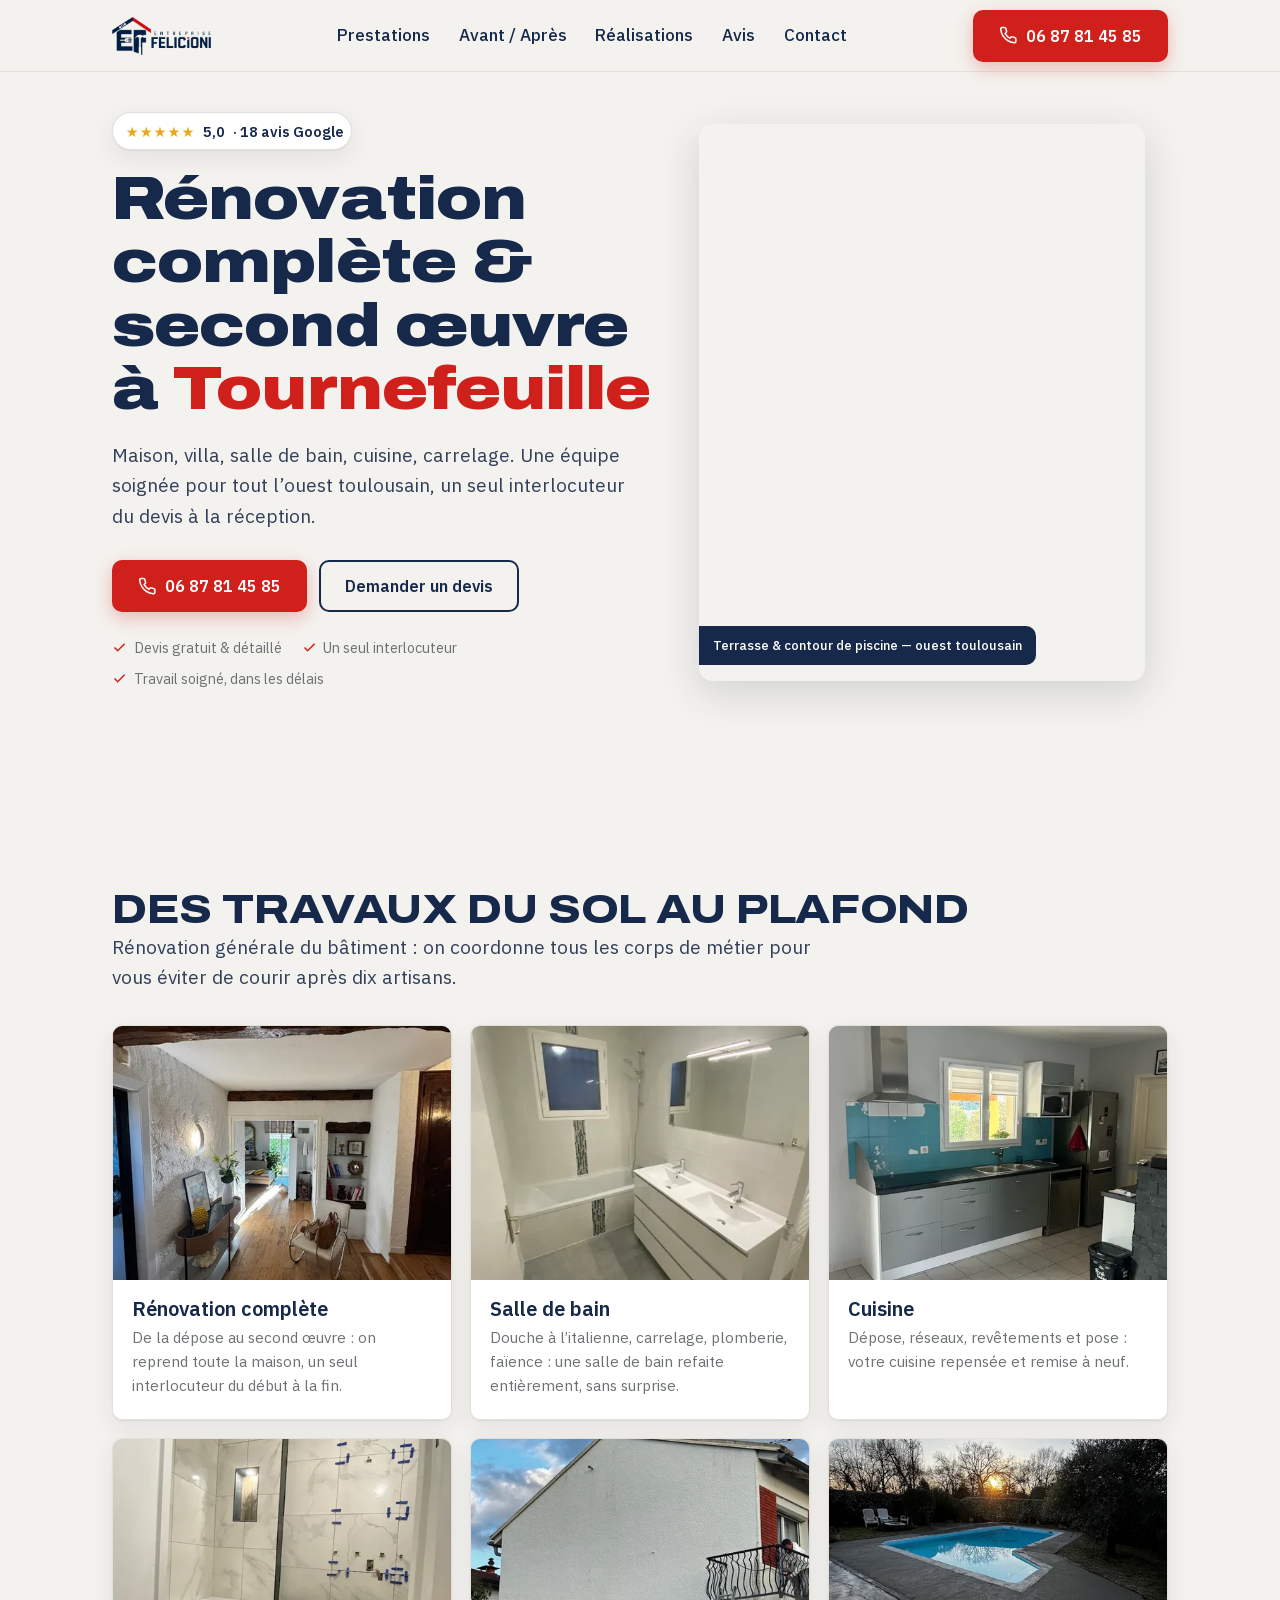
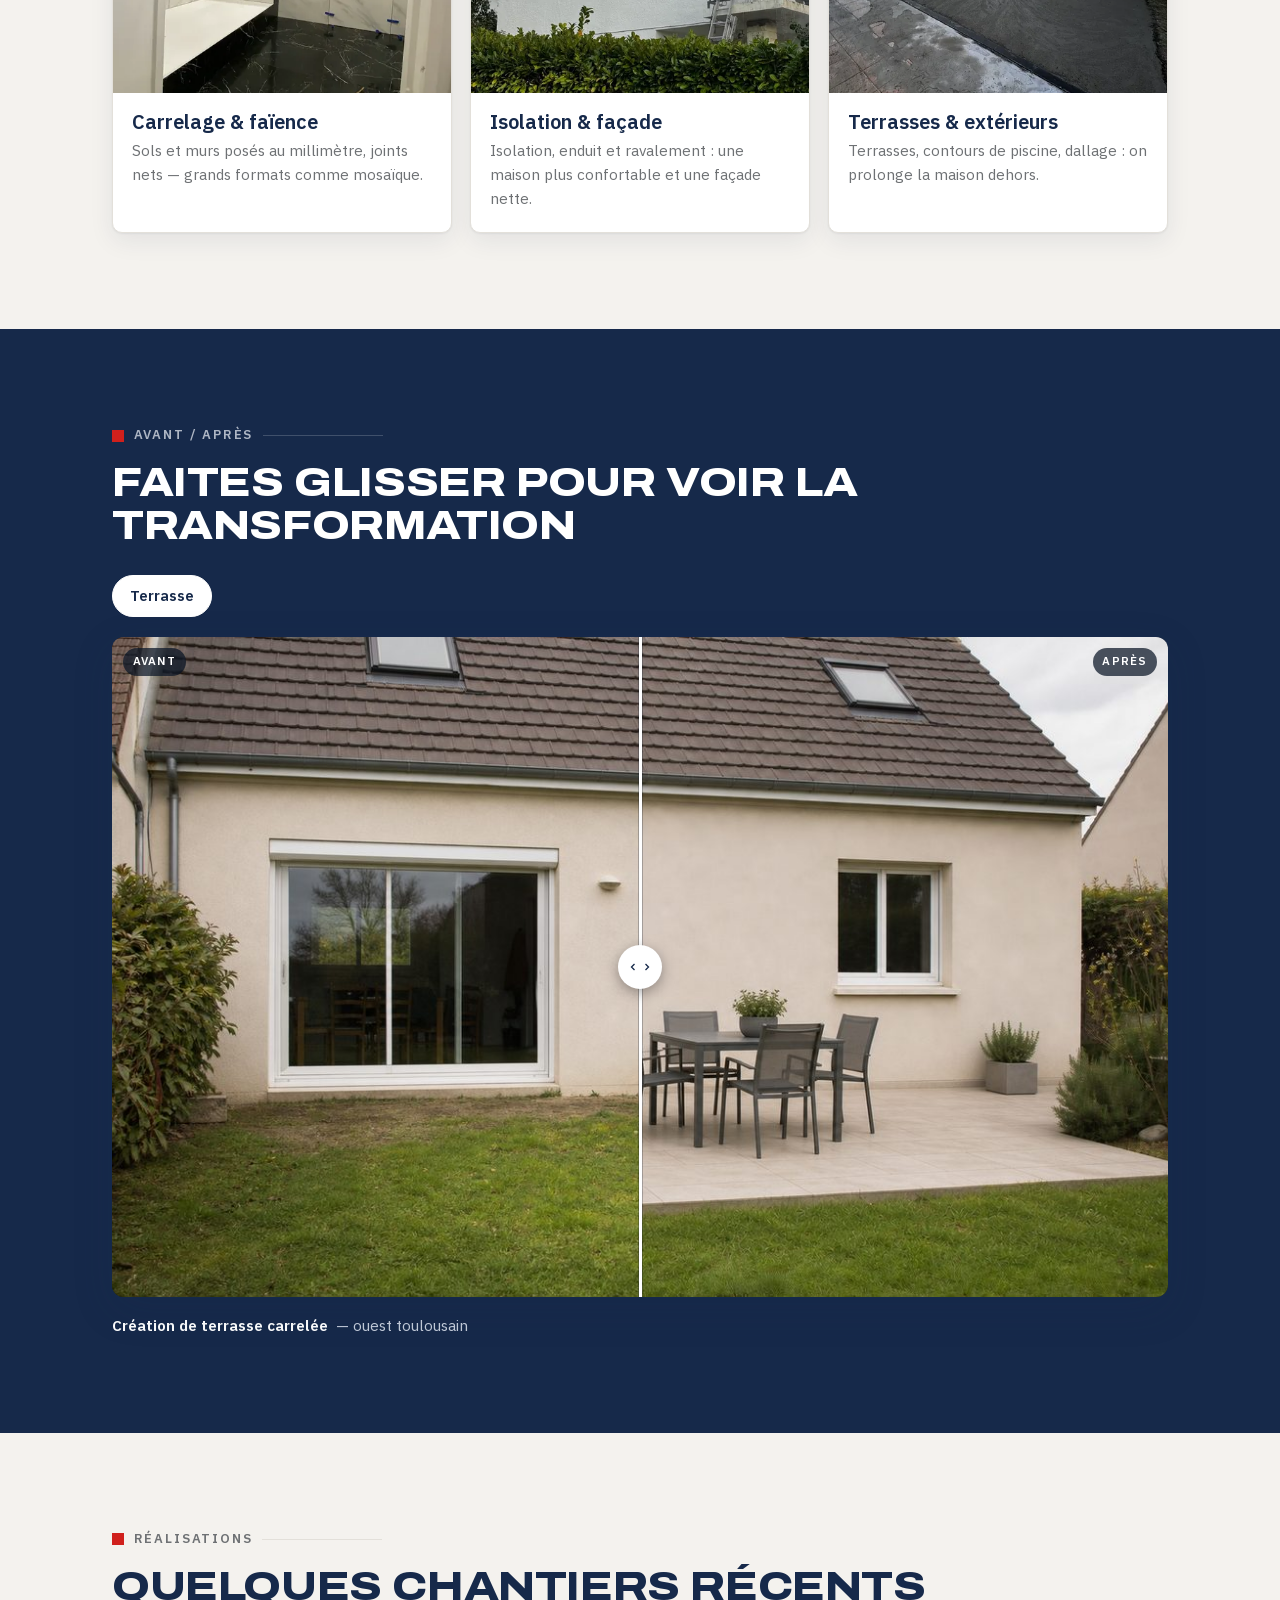
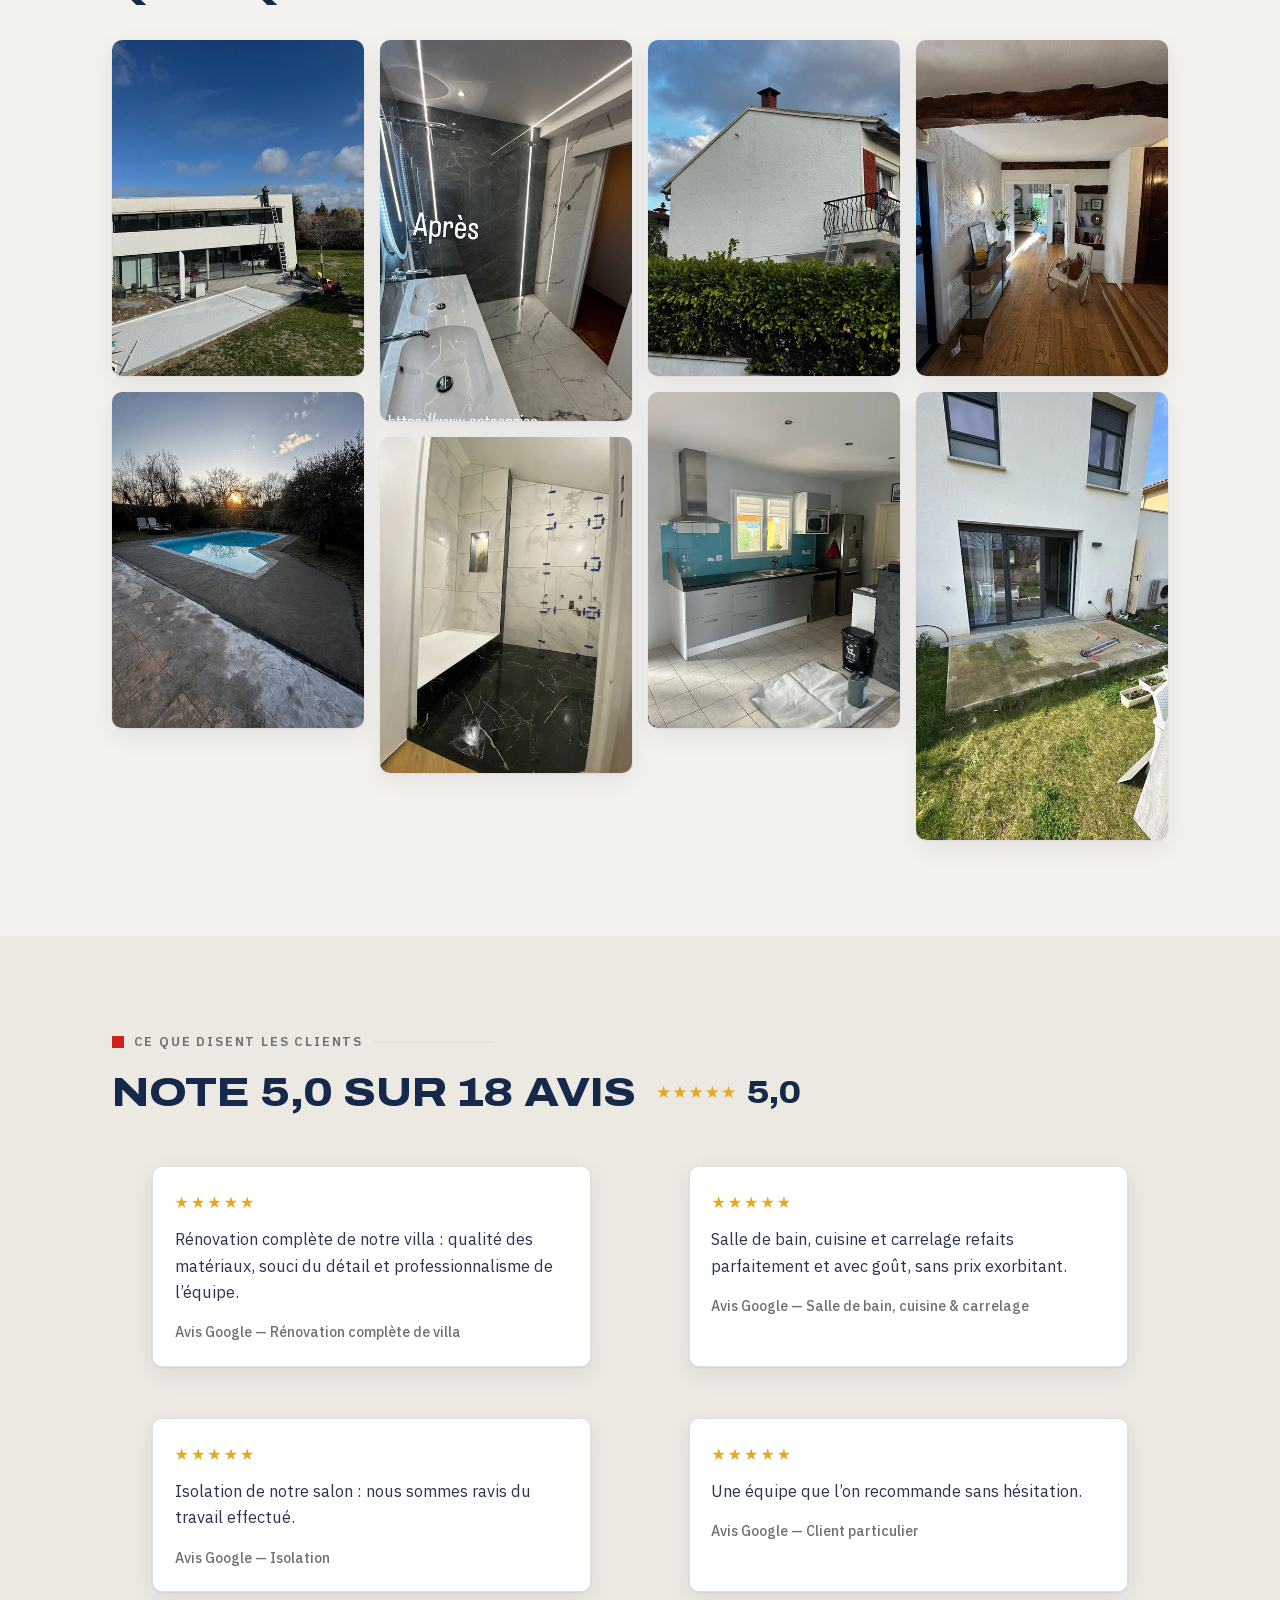
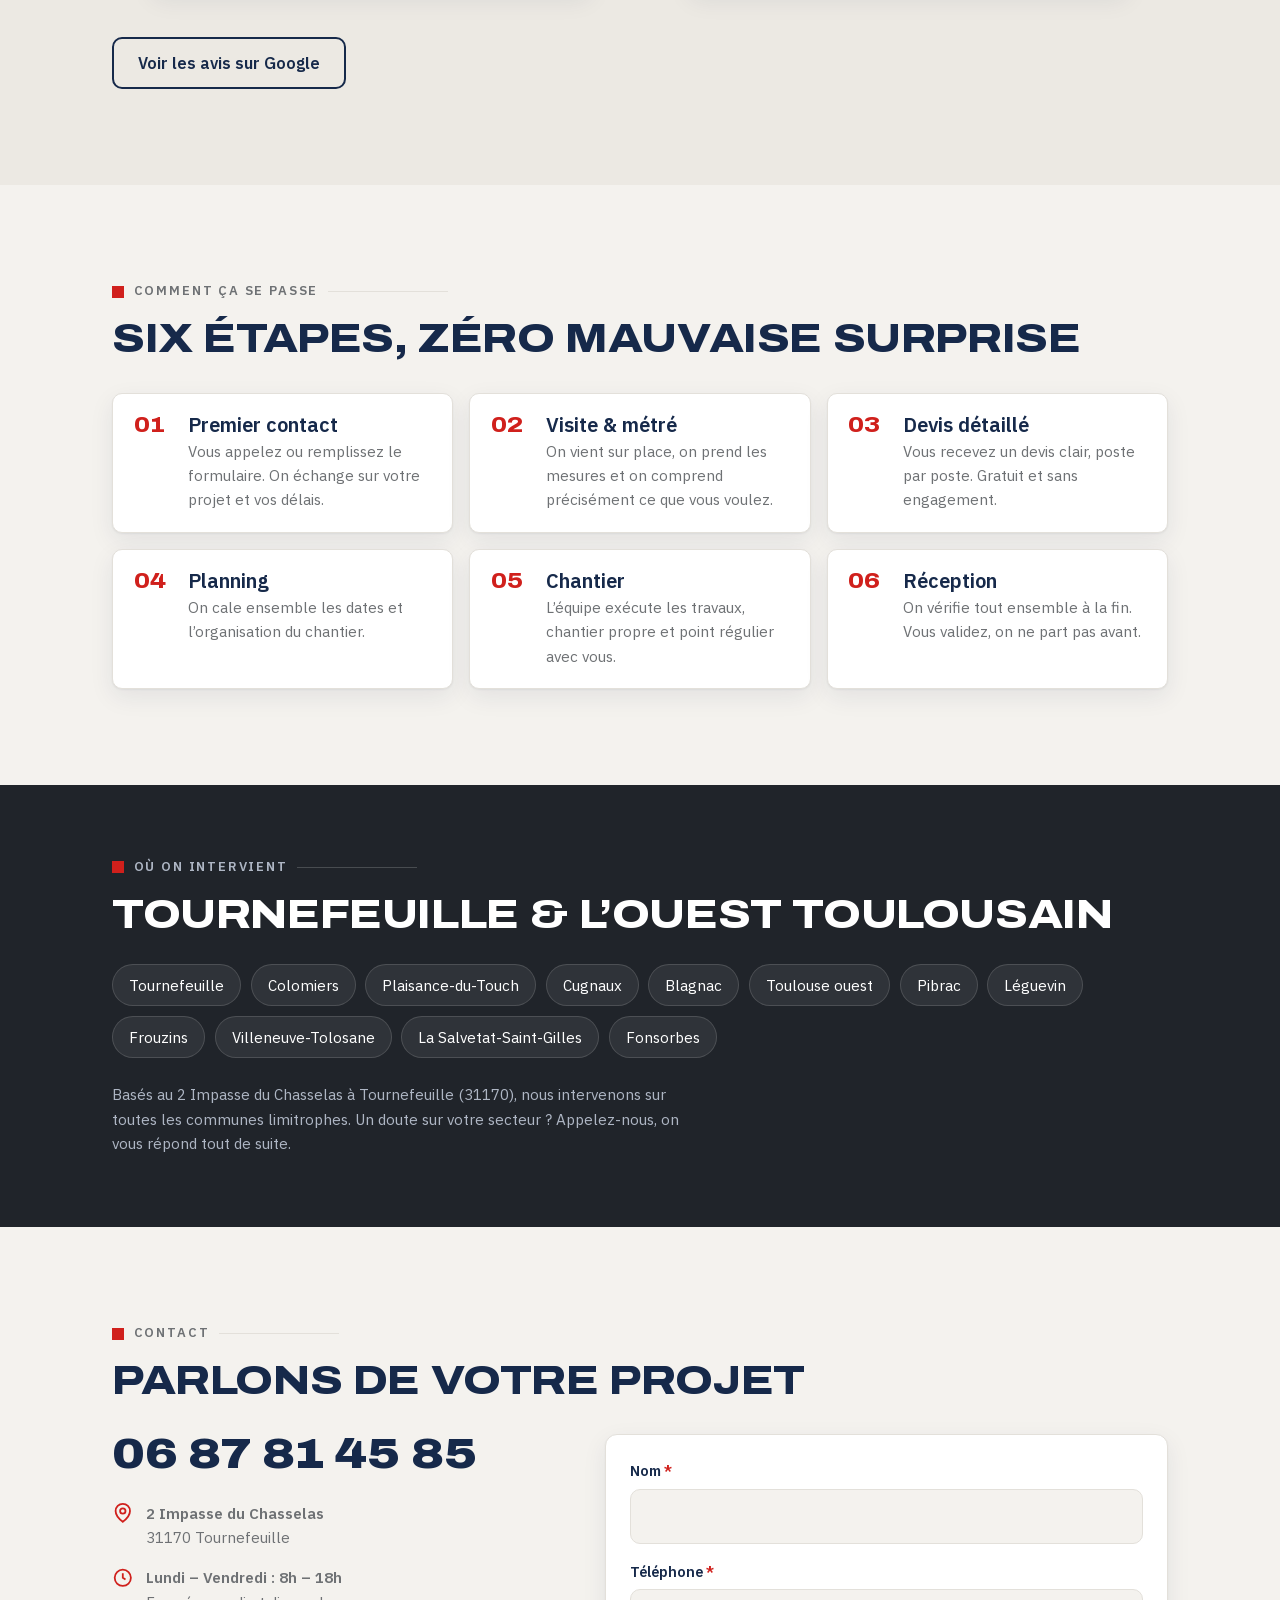
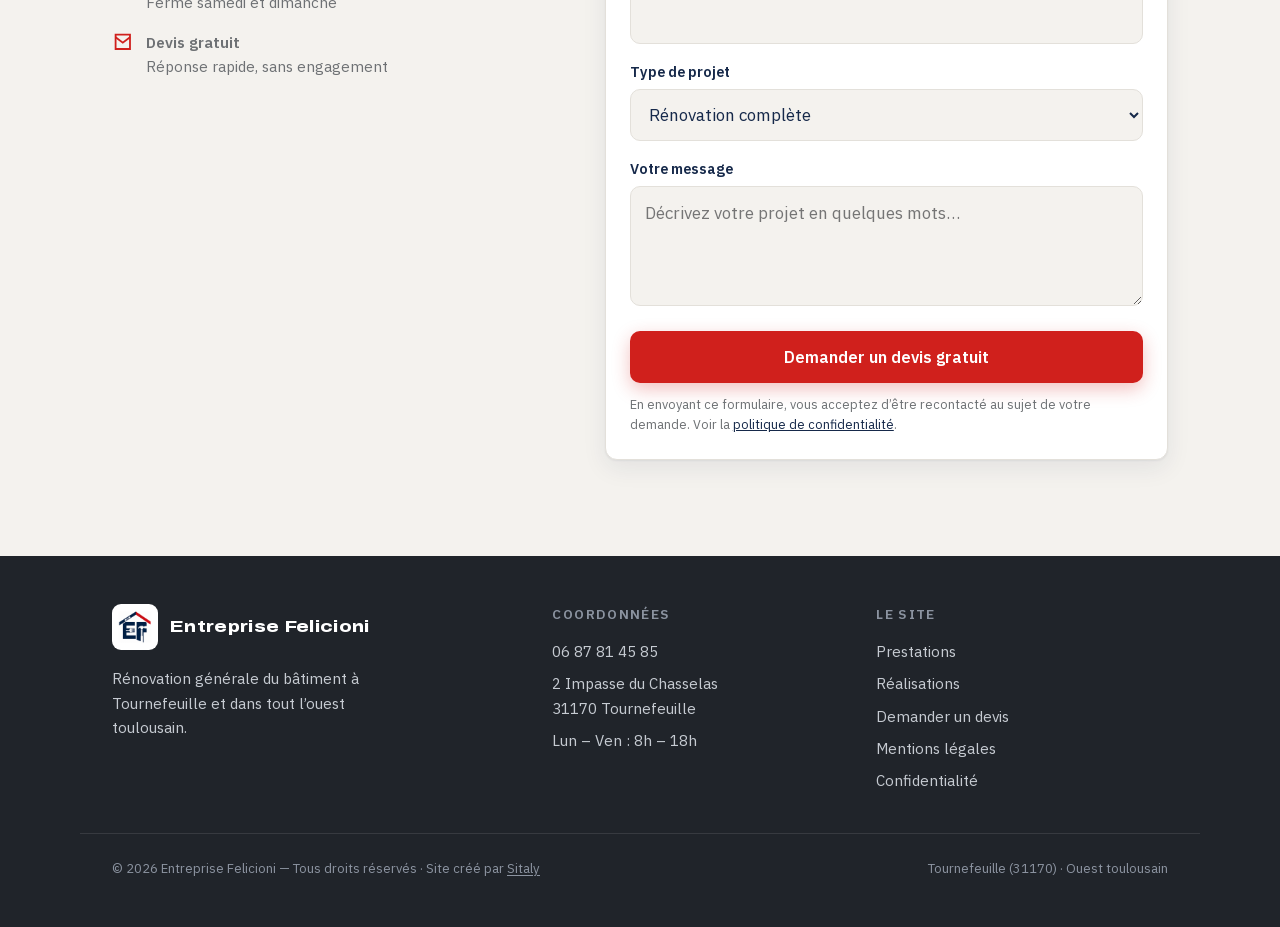
==== index.html @ c45586af "Ajout du crédit "Site créé par Sitaly" (lien) dans le footer" ====
<!DOCTYPE html>
<html lang="fr">
<head>
<meta charset="utf-8">
<meta name="viewport" content="width=device-width, initial-scale=1">
<title>Entreprise Felicioni — Rénovation maison & appartement à Tournefeuille (31)</title>
<meta name="description" content="Entreprise de rénovation à Tournefeuille (31) : maison, salle de bain, cuisine, carrelage. Devis gratuit au 06 87 81 45 85. Noté 5/5 sur 18 avis Google.">
<link rel="canonical" href="https://entreprise-felicioni.com/">
<meta name="theme-color" content="#16294A">

<!-- Open Graph / Twitter -->
<meta property="og:type" content="website">
<meta property="og:locale" content="fr_FR">
<meta property="og:site_name" content="Entreprise Felicioni">
<meta property="og:title" content="Entreprise Felicioni — Rénovation à Tournefeuille (31)">
<meta property="og:description" content="Rénovation complète, salle de bain, cuisine, carrelage. Ouest toulousain. Devis gratuit — 5/5 sur 18 avis Google.">
<meta property="og:url" content="https://entreprise-felicioni.com/">
<meta property="og:image" content="https://entreprise-felicioni.com/img/brand/og.jpg">
<meta property="og:image:width" content="1200">
<meta property="og:image:height" content="630">
<meta name="twitter:card" content="summary_large_image">
<meta name="twitter:title" content="Entreprise Felicioni — Rénovation à Tournefeuille (31)">
<meta name="twitter:description" content="Rénovation complète, salle de bain, cuisine, carrelage. Ouest toulousain. Devis gratuit — 5/5 sur 18 avis.">
<meta name="twitter:image" content="https://entreprise-felicioni.com/img/brand/og.jpg">

<!-- Favicons -->
<link rel="icon" href="favicon.ico" sizes="any">
<link rel="icon" type="image/png" href="img/brand/favicon-32.png" sizes="32x32">
<link rel="apple-touch-icon" href="img/brand/apple-touch-icon.png">
<link rel="manifest" href="site.webmanifest">

<!-- Perf : préchargement police + image hero -->
<link rel="preload" href="fonts/archivo-latin.woff2" as="font" type="font/woff2" crossorigin>
<link rel="preload" href="img/hero-piscine-680.webp" as="image" type="image/webp" media="(min-width:860px)">
<link rel="stylesheet" href="css/styles.css">

<!-- Données structurées -->
<script type="application/ld+json">
{
  "@context":"https://schema.org",
  "@type":"HomeAndConstructionBusiness",
  "name":"Entreprise Felicioni",
  "description":"Entreprise de rénovation générale du bâtiment à Tournefeuille : rénovation complète de maison et villa, salle de bain, cuisine, carrelage, faïence, isolation.",
  "url":"https://entreprise-felicioni.com/",
  "telephone":"+33687814585",
  "image":"https://entreprise-felicioni.com/img/brand/og.jpg",
  "logo":"https://entreprise-felicioni.com/img/brand/icon-512.png",
  "priceRange":"€€",
  "address":{
    "@type":"PostalAddress",
    "streetAddress":"2 Impasse du Chasselas",
    "addressLocality":"Tournefeuille",
    "postalCode":"31170",
    "addressCountry":"FR"
  },
  "geo":{"@type":"GeoCoordinates","latitude":43.5807,"longitude":1.3135},
  "openingHoursSpecification":[{
    "@type":"OpeningHoursSpecification",
    "dayOfWeek":["Monday","Tuesday","Wednesday","Thursday","Friday"],
    "opens":"08:00","closes":"18:00"
  }],
  "areaServed":[
    {"@type":"City","name":"Tournefeuille"},
    {"@type":"City","name":"Colomiers"},
    {"@type":"City","name":"Plaisance-du-Touch"},
    {"@type":"City","name":"Cugnaux"},
    {"@type":"City","name":"Blagnac"},
    {"@type":"City","name":"Toulouse"}
  ],
  "aggregateRating":{"@type":"AggregateRating","ratingValue":"5.0","reviewCount":"18","bestRating":"5"}
}
</script>
</head>
<body>
<a class="skip" href="#main">Aller au contenu</a>

<!-- ================= EN-TÊTE ================= -->
<header class="header">
  <div class="wrap header__bar">
    <a class="brand" href="#" aria-label="Entreprise Felicioni — accueil">
      <img src="img/brand/logo.webp" width="156" height="60" alt="Entreprise Felicioni">
    </a>
    <nav class="nav" aria-label="Navigation principale">
      <a href="#prestations">Prestations</a>
      <a href="#avant-apres">Avant / Après</a>
      <a href="#realisations">Réalisations</a>
      <a href="#avis">Avis</a>
      <a href="#contact">Contact</a>
    </nav>
    <a class="btn btn--primary header__cta" href="tel:+33687814585">
      <svg viewBox="0 0 24 24" fill="none" stroke="currentColor" stroke-width="2" aria-hidden="true"><path d="M22 16.9v3a2 2 0 0 1-2.2 2 19.8 19.8 0 0 1-8.6-3 19.5 19.5 0 0 1-6-6 19.8 19.8 0 0 1-3-8.6A2 2 0 0 1 4.1 2h3a2 2 0 0 1 2 1.7c.1 1 .4 1.9.7 2.8a2 2 0 0 1-.5 2.1L8.1 9.9a16 16 0 0 0 6 6l1.3-1.3a2 2 0 0 1 2.1-.4c.9.3 1.8.6 2.8.7a2 2 0 0 1 1.7 2Z"/></svg>
      06 87 81 45 85
    </a>
    <a class="header__call" href="tel:+33687814585" aria-label="Appeler le 06 87 81 45 85">
      <svg viewBox="0 0 24 24" fill="none" stroke="currentColor" stroke-width="2" aria-hidden="true"><path d="M22 16.9v3a2 2 0 0 1-2.2 2 19.8 19.8 0 0 1-8.6-3 19.5 19.5 0 0 1-6-6 19.8 19.8 0 0 1-3-8.6A2 2 0 0 1 4.1 2h3a2 2 0 0 1 2 1.7c.1 1 .4 1.9.7 2.8a2 2 0 0 1-.5 2.1L8.1 9.9a16 16 0 0 0 6 6l1.3-1.3a2 2 0 0 1 2.1-.4c.9.3 1.8.6 2.8.7a2 2 0 0 1 1.7 2Z"/></svg>
      Appeler
    </a>
    <button class="burger" aria-label="Ouvrir le menu" aria-expanded="false" aria-controls="menu-mobile">
      <span></span><span></span><span></span>
    </button>
  </div>
  <div class="mobile-menu" id="menu-mobile" data-open="false">
    <div class="mobile-menu__inner">
      <a href="#prestations">Prestations</a>
      <a href="#avant-apres">Avant / Après</a>
      <a href="#realisations">Réalisations</a>
      <a href="#avis">Avis</a>
      <a href="#methode">Comment ça se passe</a>
      <a href="#contact">Contact</a>
    </div>
  </div>
</header>

<main id="main">

<!-- ================= HERO ================= -->
<section class="hero wrap">
  <div class="hero__grid">
    <div class="hero__text">
      <span class="hero__badge">
        <span class="hero__stars" aria-hidden="true">★★★★★</span>
        <b>5,0</b> · 18 avis Google
      </span>
      <h1>Rénovation complète &amp; second œuvre à&nbsp;<span class="accent">Tournefeuille</span></h1>
      <p class="lead hero__sub">Maison, villa, salle de bain, cuisine, carrelage. Une équipe soignée pour tout l’ouest toulousain, un seul interlocuteur du devis à la réception.</p>
      <div class="hero__actions">
        <a class="btn btn--primary" href="tel:+33687814585">
          <svg viewBox="0 0 24 24" fill="none" stroke="currentColor" stroke-width="2" aria-hidden="true"><path d="M22 16.9v3a2 2 0 0 1-2.2 2 19.8 19.8 0 0 1-8.6-3 19.5 19.5 0 0 1-6-6 19.8 19.8 0 0 1-3-8.6A2 2 0 0 1 4.1 2h3a2 2 0 0 1 2 1.7c.1 1 .4 1.9.7 2.8a2 2 0 0 1-.5 2.1L8.1 9.9a16 16 0 0 0 6 6l1.3-1.3a2 2 0 0 1 2.1-.4c.9.3 1.8.6 2.8.7a2 2 0 0 1 1.7 2Z"/></svg>
          06 87 81 45 85
        </a>
        <a class="btn btn--ghost" href="#contact">Demander un devis</a>
      </div>
      <ul class="hero__trust" aria-label="Points forts">
        <li><span><svg viewBox="0 0 24 24" fill="none" stroke="currentColor" stroke-width="2.4" aria-hidden="true"><path d="M20 6 9 17l-5-5"/></svg> Devis gratuit &amp; détaillé</span></li>
        <li><span><svg viewBox="0 0 24 24" fill="none" stroke="currentColor" stroke-width="2.4" aria-hidden="true"><path d="M20 6 9 17l-5-5"/></svg> Un seul interlocuteur</span></li>
        <li><span><svg viewBox="0 0 24 24" fill="none" stroke="currentColor" stroke-width="2.4" aria-hidden="true"><path d="M20 6 9 17l-5-5"/></svg> Travail soigné, dans les délais</span></li>
      </ul>
    </div>
    <div class="hero__media">
      <picture>
        <source type="image/webp" srcset="img/hero-piscine-560.webp 560w, img/hero-piscine-680.webp 680w" sizes="(min-width:860px) 480px, 90vw">
        <img src="img/hero-piscine-680.jpg" srcset="img/hero-piscine-560.jpg 560w, img/hero-piscine-680.jpg 680w" sizes="(min-width:860px) 480px, 90vw" width="680" height="1020" alt="Terrasse en bois et piscine réalisées par Entreprise Felicioni au coucher du soleil, ouest toulousain" fetchpriority="high" decoding="async">
      </picture>
      <span class="hero__tag">Terrasse &amp; contour de piscine — ouest toulousain</span>
    </div>
  </div>
</section>

<!-- ================= PRESTATIONS ================= -->
<section class="section" id="prestations">
  <div class="wrap">
    <p class="overline reveal">Ce qu’on fait</p>
    <h2 class="reveal">Des travaux du sol au plafond</h2>
    <p class="lead reveal">Rénovation générale du bâtiment : on coordonne tous les corps de métier pour vous éviter de courir après dix artisans.</p>
    <div class="prest__grid">

      <article class="card reveal">
        <div class="card__media"><picture>
          <source type="image/webp" srcset="img/villa-interieur-480.webp 480w, img/villa-interieur-960.webp 960w" sizes="(min-width:860px) 350px,(min-width:600px) 45vw,90vw">
          <img src="img/villa-interieur-480.jpg" srcset="img/villa-interieur-480.jpg 480w, img/villa-interieur-960.jpg 960w" sizes="(min-width:860px) 350px,(min-width:600px) 45vw,90vw" width="765" height="1020" loading="lazy" decoding="async" alt="Séjour de villa rénové avec poutres en bois apparentes et parquet chêne massif">
        </picture></div>
        <div class="card__body"><h3>Rénovation complète</h3><p>De la dépose au second œuvre : on reprend toute la maison, un seul interlocuteur du début à la fin.</p></div>
      </article>

      <article class="card reveal">
        <div class="card__media"><picture>
          <source type="image/webp" srcset="img/sdb-480.webp 480w, img/sdb-960.webp 960w" sizes="(min-width:860px) 350px,(min-width:600px) 45vw,90vw">
          <img src="img/sdb-480.jpg" srcset="img/sdb-480.jpg 480w, img/sdb-960.jpg 960w" sizes="(min-width:860px) 350px,(min-width:600px) 45vw,90vw" width="480" height="1041" loading="lazy" decoding="async" alt="Salle de bain rénovée avec baignoire, double vasque et frise mosaïque">
        </picture></div>
        <div class="card__body"><h3>Salle de bain</h3><p>Douche à l’italienne, carrelage, plomberie, faïence : une salle de bain refaite entièrement, sans surprise.</p></div>
      </article>

      <article class="card reveal">
        <div class="card__media"><picture>
          <source type="image/webp" srcset="img/cuisine-480.webp 480w, img/cuisine-960.webp 960w" sizes="(min-width:860px) 350px,(min-width:600px) 45vw,90vw">
          <img src="img/cuisine-480.jpg" srcset="img/cuisine-480.jpg 480w, img/cuisine-960.jpg 960w" sizes="(min-width:860px) 350px,(min-width:600px) 45vw,90vw" width="765" height="1020" loading="lazy" decoding="async" alt="Cuisine en cours de rénovation, meubles gris et plan de travail noir">
        </picture></div>
        <div class="card__body"><h3>Cuisine</h3><p>Dépose, réseaux, revêtements et pose : votre cuisine repensée et remise à neuf.</p></div>
      </article>

      <article class="card reveal">
        <div class="card__media"><picture>
          <source type="image/webp" srcset="img/carrelage-480.webp 480w, img/carrelage-960.webp 960w" sizes="(min-width:860px) 350px,(min-width:600px) 45vw,90vw">
          <img src="img/carrelage-480.jpg" srcset="img/carrelage-480.jpg 480w, img/carrelage-960.jpg 960w" sizes="(min-width:860px) 350px,(min-width:600px) 45vw,90vw" width="765" height="1020" loading="lazy" decoding="async" alt="Douche à l’italienne en cours de carrelage, faïence marbre blanc et sol noir veiné">
        </picture></div>
        <div class="card__body"><h3>Carrelage &amp; faïence</h3><p>Sols et murs posés au millimètre, joints nets — grands formats comme mosaïque.</p></div>
      </article>

      <article class="card reveal">
        <div class="card__media"><picture>
          <source type="image/webp" srcset="img/facade-480.webp 480w, img/facade-960.webp 960w" sizes="(min-width:860px) 350px,(min-width:600px) 45vw,90vw">
          <img src="img/facade-480.jpg" srcset="img/facade-480.jpg 480w, img/facade-960.jpg 960w" sizes="(min-width:860px) 350px,(min-width:600px) 45vw,90vw" width="765" height="1020" loading="lazy" decoding="async" alt="Façade de maison ravalée, enduit blanc et parement brique">
        </picture></div>
        <div class="card__body"><h3>Isolation &amp; façade</h3><p>Isolation, enduit et ravalement : une maison plus confortable et une façade nette.</p></div>
      </article>

      <article class="card reveal">
        <div class="card__media"><picture>
          <source type="image/webp" srcset="img/exterieurs-480.webp 480w, img/exterieurs-960.webp 960w" sizes="(min-width:860px) 350px,(min-width:600px) 45vw,90vw">
          <img src="img/exterieurs-480.jpg" srcset="img/exterieurs-480.jpg 480w, img/exterieurs-960.jpg 960w" sizes="(min-width:860px) 350px,(min-width:600px) 45vw,90vw" width="765" height="1020" loading="lazy" decoding="async" alt="Piscine avec contour en béton neuf réalisé par l’entreprise">
        </picture></div>
        <div class="card__body"><h3>Terrasses &amp; extérieurs</h3><p>Terrasses, contours de piscine, dallage : on prolonge la maison dehors.</p></div>
      </article>

    </div>
  </div>
</section>

<!-- ================= AVANT / APRÈS ================= -->
<section class="section ba on-dark" id="avant-apres">
  <div class="wrap">
    <p class="overline reveal">Avant / Après</p>
    <h2 class="reveal">Faites glisser pour voir la transformation</h2>
    <div class="ba__tabs reveal" role="tablist" aria-label="Chantiers avant / après">
      <button class="ba__tab" role="tab" aria-selected="true" data-panel="ba-terrasse">Terrasse</button>
    </div>

    <div class="ba__panel reveal" id="ba-terrasse" role="tabpanel">
      <div class="compare">
        <img class="compare__after" src="img/apres-terrasse-1200.jpg" srcset="img/apres-terrasse-768.jpg 768w, img/apres-terrasse-1200.jpg 1200w" sizes="(min-width:860px) 1080px, 100vw" width="1200" height="674" loading="lazy" decoding="async" alt="Terrasse carrelée avec salon de jardin, après travaux">
        <img class="compare__before" src="img/avant-terrasse-1200.jpg" srcset="img/avant-terrasse-768.jpg 768w, img/avant-terrasse-1200.jpg 1200w" sizes="(min-width:860px) 1080px, 100vw" width="1200" height="674" loading="lazy" decoding="async" alt="Jardin avant travaux, pelouse à l’emplacement de la future terrasse">
        <span class="compare__label compare__label--before">Avant</span>
        <span class="compare__label compare__label--after">Après</span>
        <div class="compare__handle" aria-hidden="true"><span class="compare__knob">
          <svg viewBox="0 0 24 24" fill="none" stroke="currentColor" stroke-width="2.6"><path d="m15 18-6-6 6-6"/></svg>
          <svg viewBox="0 0 24 24" fill="none" stroke="currentColor" stroke-width="2.6"><path d="m9 18 6-6-6-6"/></svg>
        </span></div>
        <input class="compare__range" type="range" min="0" max="100" value="50" step="0.5" aria-label="Comparer avant et après" aria-valuetext="Après révélé à 50 %">
      </div>
      <p class="compare__caption"><b>Création de terrasse carrelée</b> — ouest toulousain</p>
    </div>
  </div>
</section>

<!-- ================= RÉALISATIONS ================= -->
<section class="section" id="realisations">
  <div class="wrap">
    <p class="overline reveal">Réalisations</p>
    <h2 class="reveal">Quelques chantiers récents</h2>
    <div class="gallery reveal">
      <button data-full="img/villa-ext-960.jpg" aria-label="Agrandir : villa moderne rénovée"><img src="img/villa-ext-480.jpg" width="765" height="1020" loading="lazy" decoding="async" alt="Villa moderne à toit-terrasse rénovée dans l’ouest toulousain"></button>
      <button data-full="img/exterieurs-960.jpg" aria-label="Agrandir : contour de piscine"><img src="img/exterieurs-480.jpg" width="765" height="1020" loading="lazy" decoding="async" alt="Piscine avec contour en béton neuf au coucher du soleil"></button>
      <button data-full="img/sdb-marbre-960.jpg" aria-label="Agrandir : salle de bain marbre"><img src="img/sdb-marbre-480.jpg" width="574" height="867" loading="lazy" decoding="async" alt="Salle de bain rénovée en marbre gris avec douche à l’italienne"></button>
      <button data-full="img/carrelage-960.jpg" aria-label="Agrandir : douche carrelée"><img src="img/carrelage-480.jpg" width="765" height="1020" loading="lazy" decoding="async" alt="Douche à l’italienne carrelée en marbre blanc et noir"></button>
      <button data-full="img/facade-960.jpg" aria-label="Agrandir : façade ravalée"><img src="img/facade-480.jpg" width="765" height="1020" loading="lazy" decoding="async" alt="Façade de maison ravalée, enduit blanc et brique"></button>
      <button data-full="img/cuisine-960.jpg" aria-label="Agrandir : cuisine"><img src="img/cuisine-480.jpg" width="765" height="1020" loading="lazy" decoding="async" alt="Cuisine en cours de rénovation"></button>
      <button data-full="img/villa-interieur-960.jpg" aria-label="Agrandir : intérieur de villa"><img src="img/villa-interieur-480.jpg" width="765" height="1020" loading="lazy" decoding="async" alt="Séjour de villa avec poutres apparentes et parquet chêne"></button>
      <button data-full="img/chantier-dalle-960.jpg" aria-label="Agrandir : dalle de terrasse"><img src="img/chantier-dalle-480.jpg" width="574" height="1020" loading="lazy" decoding="async" alt="Dalle béton d’une terrasse en préparation avant carrelage"></button>
    </div>
  </div>
</section>

<!-- ================= AVIS ================= -->
<section class="section" id="avis" style="background:var(--platre-2)">
  <div class="wrap">
    <p class="overline reveal">Ce que disent les clients</p>
    <div class="reviews__head reveal">
      <h2>Note 5,0 sur 18 avis</h2>
      <span class="reviews__score"><span class="hero__stars" aria-hidden="true">★★★★★</span><span class="n">5,0</span></span>
    </div>
    <div class="reviews__grid">
      <blockquote class="review reveal"><div class="review__stars" aria-label="5 étoiles sur 5">★★★★★</div>
        <p>Rénovation complète de notre villa : qualité des matériaux, souci du détail et professionnalisme de l’équipe.</p>
        <div class="review__who">Avis Google — Rénovation complète de villa</div></blockquote>
      <blockquote class="review reveal"><div class="review__stars" aria-label="5 étoiles sur 5">★★★★★</div>
        <p>Salle de bain, cuisine et carrelage refaits parfaitement et avec goût, sans prix exorbitant.</p>
        <div class="review__who">Avis Google — Salle de bain, cuisine &amp; carrelage</div></blockquote>
      <blockquote class="review reveal"><div class="review__stars" aria-label="5 étoiles sur 5">★★★★★</div>
        <p>Isolation de notre salon : nous sommes ravis du travail effectué.</p>
        <div class="review__who">Avis Google — Isolation</div></blockquote>
      <blockquote class="review reveal"><div class="review__stars" aria-label="5 étoiles sur 5">★★★★★</div>
        <p>Une équipe que l’on recommande sans hésitation.</p>
        <div class="review__who">Avis Google — Client particulier</div></blockquote>
    </div>
    <p class="reveal" style="margin-top:1.75rem">
      <a class="btn btn--ghost" href="[LIEN_FICHE_GOOGLE]" target="_blank" rel="noopener">Voir les avis sur Google</a>
    </p>
  </div>
</section>

<!-- ================= MÉTHODE ================= -->
<section class="section" id="methode">
  <div class="wrap">
    <p class="overline reveal">Comment ça se passe</p>
    <h2 class="reveal">Six étapes, zéro mauvaise surprise</h2>
    <div class="steps">
      <div class="step reveal"><span class="step__num">01</span><div><h3>Premier contact</h3><p>Vous appelez ou remplissez le formulaire. On échange sur votre projet et vos délais.</p></div></div>
      <div class="step reveal"><span class="step__num">02</span><div><h3>Visite &amp; métré</h3><p>On vient sur place, on prend les mesures et on comprend précisément ce que vous voulez.</p></div></div>
      <div class="step reveal"><span class="step__num">03</span><div><h3>Devis détaillé</h3><p>Vous recevez un devis clair, poste par poste. Gratuit et sans engagement.</p></div></div>
      <div class="step reveal"><span class="step__num">04</span><div><h3>Planning</h3><p>On cale ensemble les dates et l’organisation du chantier.</p></div></div>
      <div class="step reveal"><span class="step__num">05</span><div><h3>Chantier</h3><p>L’équipe exécute les travaux, chantier propre et point régulier avec vous.</p></div></div>
      <div class="step reveal"><span class="step__num">06</span><div><h3>Réception</h3><p>On vérifie tout ensemble à la fin. Vous validez, on ne part pas avant.</p></div></div>
    </div>
  </div>
</section>

<!-- ================= ZONE ================= -->
<section class="section section--tight zone on-dark" id="zone">
  <div class="wrap">
    <p class="overline reveal">Où on intervient</p>
    <h2 class="reveal">Tournefeuille &amp; l’ouest toulousain</h2>
    <div class="zone__list reveal">
      <span>Tournefeuille</span><span>Colomiers</span><span>Plaisance-du-Touch</span><span>Cugnaux</span>
      <span>Blagnac</span><span>Toulouse ouest</span><span>Pibrac</span><span>Léguevin</span>
      <span>Frouzins</span><span>Villeneuve-Tolosane</span><span>La Salvetat-Saint-Gilles</span><span>Fonsorbes</span>
    </div>
    <p class="zone__note reveal">Basés au 2 Impasse du Chasselas à Tournefeuille (31170), nous intervenons sur toutes les communes limitrophes. Un doute sur votre secteur ? Appelez-nous, on vous répond tout de suite.</p>
  </div>
</section>

<!-- ================= CONTACT ================= -->
<section class="section" id="contact">
  <div class="wrap">
    <p class="overline reveal">Contact</p>
    <h2 class="reveal">Parlons de votre projet</h2>
    <div class="contact__grid">
      <div class="reveal">
        <a class="contact__phone" href="tel:+33687814585">06 87 81 45 85</a>
        <ul class="contact__info">
          <li><svg viewBox="0 0 24 24" fill="none" stroke="currentColor" stroke-width="2" aria-hidden="true"><path d="M20 10c0 6-8 12-8 12s-8-6-8-12a8 8 0 0 1 16 0Z"/><circle cx="12" cy="10" r="3"/></svg><span><b>2 Impasse du Chasselas</b>31170 Tournefeuille</span></li>
          <li><svg viewBox="0 0 24 24" fill="none" stroke="currentColor" stroke-width="2" aria-hidden="true"><circle cx="12" cy="12" r="9"/><path d="M12 7v5l3 2"/></svg><span><b>Lundi – Vendredi : 8h – 18h</b>Fermé samedi et dimanche</span></li>
          <li><svg viewBox="0 0 24 24" fill="none" stroke="currentColor" stroke-width="2" aria-hidden="true"><path d="M4 4h16v16H4z"/><path d="m4 7 8 6 8-6"/></svg><span><b>Devis gratuit</b>Réponse rapide, sans engagement</span></li>
        </ul>
      </div>

      <form class="form" id="devis-form" action="https://formspree.io/f/[FORMSPREE_ID]" method="POST" novalidate>
        <div class="form__msg form__msg--ok" role="status">Merci ! Votre demande est bien partie. On vous rappelle très vite.</div>
        <div class="form__msg form__msg--err" role="alert"></div>
        <div class="field">
          <label for="f-nom">Nom <span class="req" aria-hidden="true">*</span></label>
          <input id="f-nom" name="nom" type="text" autocomplete="name" required>
        </div>
        <div class="field">
          <label for="f-tel">Téléphone <span class="req" aria-hidden="true">*</span></label>
          <input id="f-tel" name="telephone" type="tel" autocomplete="tel" inputmode="tel" required>
        </div>
        <div class="field">
          <label for="f-type">Type de projet</label>
          <select id="f-type" name="type_projet">
            <option>Rénovation complète</option>
            <option>Salle de bain</option>
            <option>Cuisine</option>
            <option>Carrelage / faïence</option>
            <option>Isolation / façade</option>
            <option>Terrasse / extérieurs</option>
            <option>Autre</option>
          </select>
        </div>
        <div class="field">
          <label for="f-msg">Votre message</label>
          <textarea id="f-msg" name="message" placeholder="Décrivez votre projet en quelques mots…"></textarea>
        </div>
        <input type="text" name="_gotcha" class="hp" tabindex="-1" autocomplete="off" aria-hidden="true">
        <input type="hidden" name="_subject" value="Nouvelle demande de devis — site Felicioni">
        <button class="btn btn--primary btn--block" type="submit">Demander un devis gratuit</button>
        <p class="form__legal">En envoyant ce formulaire, vous acceptez d’être recontacté au sujet de votre demande. Voir la <a href="politique-confidentialite.html">politique de confidentialité</a>.</p>
      </form>
    </div>
  </div>
</section>

</main>

<!-- ================= FOOTER ================= -->
<footer class="footer">
  <div class="wrap footer__grid">
    <div>
      <div class="footer__brand">
        <span class="chip"><img src="img/brand/icon-192.png" width="34" height="34" alt=""></span>
        <b>Entreprise Felicioni</b>
      </div>
      <p style="margin-top:1rem;max-width:34ch;font-size:.95rem">Rénovation générale du bâtiment à Tournefeuille et dans tout l’ouest toulousain.</p>
    </div>
    <div>
      <h4>Coordonnées</h4>
      <ul>
        <li><a href="tel:+33687814585">06 87 81 45 85</a></li>
        <li>2 Impasse du Chasselas<br>31170 Tournefeuille</li>
        <li>Lun – Ven : 8h – 18h</li>
      </ul>
    </div>
    <div>
      <h4>Le site</h4>
      <ul>
        <li><a href="#prestations">Prestations</a></li>
        <li><a href="#realisations">Réalisations</a></li>
        <li><a href="#contact">Demander un devis</a></li>
        <li><a href="mentions-legales.html">Mentions légales</a></li>
        <li><a href="politique-confidentialite.html">Confidentialité</a></li>
      </ul>
    </div>
  </div>
  <div class="wrap footer__bottom">
    <span>© <span id="year">2026</span> Entreprise Felicioni — Tous droits réservés · Site créé par <a href="https://sitaly.fr" target="_blank" rel="noopener" style="color:inherit;text-decoration:underline;text-underline-offset:2px">Sitaly</a></span>
    <span>Tournefeuille (31170) · Ouest toulousain</span>
  </div>
</footer>

<!-- Barre d'appel sticky mobile -->
<div class="callbar">
  <a href="tel:+33687814585">
    <svg viewBox="0 0 24 24" fill="none" stroke="currentColor" stroke-width="2" aria-hidden="true"><path d="M22 16.9v3a2 2 0 0 1-2.2 2 19.8 19.8 0 0 1-8.6-3 19.5 19.5 0 0 1-6-6 19.8 19.8 0 0 1-3-8.6A2 2 0 0 1 4.1 2h3a2 2 0 0 1 2 1.7c.1 1 .4 1.9.7 2.8a2 2 0 0 1-.5 2.1L8.1 9.9a16 16 0 0 0 6 6l1.3-1.3a2 2 0 0 1 2.1-.4c.9.3 1.8.6 2.8.7a2 2 0 0 1 1.7 2Z"/></svg>
  Appeler — 06 87 81 45 85
  </a>
</div>

<!-- Lightbox -->
<div class="lightbox" id="lightbox" role="dialog" aria-modal="true" aria-label="Photo agrandie" data-open="false">
  <button class="lightbox__close" aria-label="Fermer">×</button>
  <button class="lightbox__nav lightbox__nav--prev" aria-label="Précédente">‹</button>
  <img src="" alt="">
  <button class="lightbox__nav lightbox__nav--next" aria-label="Suivante">›</button>
</div>

<script src="js/main.js" defer></script>
</body>
</html>
---- css/styles.css ----
/* ============================================================
   Entreprise Felicioni — feuille de style unique
   Mobile-first. Tokens en variables CSS.
   Palette & type : voir DESIGN.md
   ============================================================ */

/* ---------- Polices auto-hébergées ---------- */
@font-face{
  font-family:'Archivo';
  src:url('../fonts/archivo-latin.woff2') format('woff2');
  font-weight:400 900;
  font-stretch:100% 125%;
  font-display:swap;
}
@font-face{
  font-family:'IBM Plex Sans';
  src:url('../fonts/plexsans-latin.woff2') format('woff2');
  font-weight:400 600;
  font-display:swap;
}

/* ---------- Tokens ---------- */
:root{
  --bleu:#16294A;
  --bleu-900:#0F1D38;
  --rouge:#D0201C;
  --rouge-700:#A81714;
  --platre:#F4F2EE;
  --platre-2:#ECE9E3;
  --beton:#6E7174;
  --charbon:#20242A;
  --joint:#E3E0DA;
  --blanc:#FFFFFF;

  --maxw:1120px;
  --pad:clamp(1.15rem,5vw,2rem);
  --r:10px;              /* rayon discret, PAS de 0 partout ni de tout-arrondi */
  --sh:0 1px 2px rgba(22,41,74,.06),0 8px 24px rgba(22,41,74,.08);
  --sh-lg:0 12px 40px rgba(22,41,74,.16);
  --ff-display:'Archivo',system-ui,sans-serif;
  --ff-text:'IBM Plex Sans',system-ui,sans-serif;
  --stretch:118%;
  --ease:cubic-bezier(.22,.61,.36,1);
}

/* ---------- Reset léger ---------- */
*,*::before,*::after{box-sizing:border-box}
html{-webkit-text-size-adjust:100%;scroll-behavior:smooth}
@media (prefers-reduced-motion:reduce){html{scroll-behavior:auto}}
body{
  margin:0;
  font-family:var(--ff-text);
  font-size:16px;
  line-height:1.6;
  color:var(--bleu);
  background:var(--platre);
  -webkit-font-smoothing:antialiased;
}
img{max-width:100%;height:auto;display:block}
a{color:inherit}
button{font:inherit;cursor:pointer}
h1,h2,h3{margin:0;font-family:var(--ff-display);font-stretch:var(--stretch);line-height:1.06}
p{margin:0}
:focus-visible{outline:3px solid var(--rouge);outline-offset:3px;border-radius:3px}

/* ---------- Utilitaires ---------- */
.wrap{max-width:var(--maxw);margin-inline:auto;padding-inline:var(--pad)}
.section{padding-block:clamp(3.5rem,9vw,6rem)}
.section--tight{padding-block:clamp(2.75rem,7vw,4.5rem)}
.skip{position:absolute;left:-9999px;top:0;background:var(--bleu);color:#fff;padding:.7rem 1rem;z-index:200}
.skip:focus{left:.5rem;top:.5rem}

/* surtitre + filet-repère (signature discrète du système) */
.overline{
  display:flex;align-items:center;gap:.6rem;
  font-family:var(--ff-text);font-weight:600;font-size:.8125rem;
  letter-spacing:.14em;text-transform:uppercase;color:var(--beton);
  margin:0 0 1rem;
}
.overline::before{content:"";width:12px;height:12px;background:var(--rouge);flex:0 0 auto}
.overline::after{content:"";flex:1;height:1px;background:var(--joint);max-width:120px}
.on-dark .overline{color:#AEB6C4}
.on-dark .overline::after{background:rgba(255,255,255,.18)}

h1{font-size:clamp(2.15rem,7.5vw,3.75rem);font-weight:900;letter-spacing:-.015em}
h2{font-size:clamp(1.7rem,5vw,2.5rem);font-weight:800;text-transform:uppercase;letter-spacing:-.01em}
h3{font-size:1.25rem;font-family:var(--ff-text);font-weight:600;letter-spacing:0}
.lead{font-size:clamp(1.05rem,2.4vw,1.2rem);color:#33405A;max-width:60ch}
.muted{color:var(--beton)}

/* ---------- Boutons ---------- */
.btn{
  display:inline-flex;align-items:center;justify-content:center;gap:.55rem;
  padding:.9rem 1.5rem;border-radius:var(--r);border:2px solid transparent;
  font-family:var(--ff-text);font-weight:600;font-size:1rem;text-decoration:none;
  transition:transform .15s var(--ease),background .15s,box-shadow .15s,border-color .15s;
  min-height:52px;line-height:1;
}
.btn svg{width:1.15em;height:1.15em;flex:0 0 auto}
.btn--primary{background:var(--rouge);color:#fff;box-shadow:0 6px 18px rgba(208,32,28,.28)}
.btn--primary:hover{background:var(--rouge-700);transform:translateY(-2px)}
.btn--ghost{background:transparent;color:var(--bleu);border-color:var(--bleu)}
.btn--ghost:hover{background:var(--bleu);color:#fff}
.on-dark .btn--ghost{color:#fff;border-color:rgba(255,255,255,.5)}
.on-dark .btn--ghost:hover{background:#fff;color:var(--bleu)}
.btn--block{width:100%}

/* ============================================================
   EN-TÊTE
   ============================================================ */
.header{
  position:sticky;top:0;z-index:100;background:rgba(244,242,238,.92);
  backdrop-filter:saturate(1.2) blur(8px);border-bottom:1px solid var(--joint);
}
.header__bar{display:flex;align-items:center;justify-content:space-between;gap:1rem;padding-block:.6rem}
.brand{display:flex;align-items:center;text-decoration:none}
.brand img{height:38px;width:auto}
.nav{display:none}
.nav a{text-decoration:none;font-weight:500;color:var(--bleu);padding:.4rem .1rem;position:relative}
.nav a:hover{color:var(--rouge)}
.header__cta{display:none}
.header__call{display:inline-flex;align-items:center;gap:.5rem;background:var(--rouge);color:#fff;
  text-decoration:none;font-weight:600;padding:.6rem 1rem;border-radius:var(--r);font-size:.95rem}
.header__call svg{width:1.1em;height:1.1em}
.burger{display:inline-flex;flex-direction:column;gap:5px;background:none;border:0;padding:.5rem}
.burger span{width:26px;height:2.5px;background:var(--bleu);transition:.25s var(--ease)}
.burger[aria-expanded="true"] span:nth-child(1){transform:translateY(7.5px) rotate(45deg)}
.burger[aria-expanded="true"] span:nth-child(2){opacity:0}
.burger[aria-expanded="true"] span:nth-child(3){transform:translateY(-7.5px) rotate(-45deg)}

/* menu mobile déroulant */
.mobile-menu{
  display:grid;grid-template-rows:0fr;overflow:hidden;
  transition:grid-template-rows .3s var(--ease);background:var(--platre);
  border-bottom:1px solid var(--joint);
}
.mobile-menu[data-open="true"]{grid-template-rows:1fr}
.mobile-menu__inner{min-height:0}
.mobile-menu a{display:block;padding:1rem var(--pad);text-decoration:none;font-weight:600;
  font-size:1.1rem;border-top:1px solid var(--joint)}
.mobile-menu a:first-child{border-top:0}

/* ============================================================
   HERO — split asymétrique
   ============================================================ */
.hero{padding-block:clamp(1.5rem,5vw,2.5rem) clamp(2.5rem,7vw,4rem)}
.hero__grid{display:grid;gap:clamp(1.5rem,5vw,3rem);align-items:center}
.hero__badge{display:inline-flex;align-items:center;gap:.5rem;background:#fff;border:1px solid var(--joint);
  border-radius:100px;padding:.4rem .5rem .4rem .8rem;font-weight:600;font-size:.9rem;box-shadow:var(--sh);width:max-content;max-width:100%}
.hero__stars{color:#E8A81C;letter-spacing:1px}
.hero__badge b{font-weight:700}
.hero__badge .sep{color:var(--joint)}
.hero h1{margin:1.1rem 0 0}
.hero h1 .accent{color:var(--rouge)}
.hero__sub{margin-top:1.1rem}
.hero__actions{display:flex;flex-wrap:wrap;gap:.75rem;margin-top:1.75rem}
.hero__trust{list-style:none;padding:0;margin:1.5rem 0 0;display:flex;flex-wrap:wrap;gap:.4rem 1.25rem;font-size:.9rem;color:var(--beton)}
.hero__trust span{display:inline-flex;align-items:center;gap:.4rem}
.hero__trust svg{width:1.05em;height:1.05em;color:var(--rouge)}
.hero__media{position:relative}
.hero__media img{width:100%;border-radius:14px;box-shadow:var(--sh-lg);object-fit:cover;aspect-ratio:4/5}
.hero__tag{position:absolute;left:0;bottom:1rem;background:var(--bleu);color:#fff;
  font-size:.82rem;font-weight:500;padding:.55rem .9rem;border-radius:0 var(--r) var(--r) 0}

/* ============================================================
   PRESTATIONS
   ============================================================ */
.prest__grid{display:grid;gap:1.1rem;margin-top:2rem}
.card{
  background:#fff;border:1px solid var(--joint);border-radius:var(--r);overflow:hidden;
  display:flex;flex-direction:column;box-shadow:var(--sh);
  transition:transform .2s var(--ease),box-shadow .2s var(--ease);
}
.card:hover{transform:translateY(-4px);box-shadow:var(--sh-lg)}
.card__media{aspect-ratio:4/3;overflow:hidden;background:var(--platre-2)}
.card__media img{width:100%;height:100%;object-fit:cover;transition:transform .5s var(--ease)}
.card:hover .card__media img{transform:scale(1.05)}
.card__body{padding:1.15rem 1.2rem 1.35rem}
.card__body h3{margin-bottom:.35rem}
.card__body p{color:var(--beton);font-size:.95rem}

/* ============================================================
   AVANT / APRÈS — signature, fond marine
   ============================================================ */
.ba{background:var(--bleu);color:#fff}
.ba h2{color:#fff}
.ba__tabs{display:flex;flex-wrap:wrap;gap:.5rem;margin:1.75rem 0 1.25rem}
.ba__tab{background:transparent;color:#C6CEDC;border:1px solid rgba(255,255,255,.22);
  border-radius:100px;padding:.5rem 1.05rem;font-weight:600;font-size:.92rem;transition:.15s}
.ba__tab:hover{color:#fff;border-color:rgba(255,255,255,.5)}
.ba__tab[aria-selected="true"]{background:#fff;color:var(--bleu);border-color:#fff}

.compare{
  position:relative;width:100%;aspect-ratio:4/3;border-radius:12px;overflow:hidden;
  box-shadow:var(--sh-lg);touch-action:pan-y;background:#0b1526;user-select:none;
}
.compare img{position:absolute;inset:0;width:100%;height:100%;object-fit:cover;pointer-events:none}
.compare__after{z-index:1}
.compare__before{z-index:2;clip-path:inset(0 calc(100% - var(--pos,50%)) 0 0)}
.compare__label{position:absolute;top:.7rem;z-index:3;background:rgba(11,21,38,.72);color:#fff;
  font-size:.72rem;font-weight:600;letter-spacing:.1em;text-transform:uppercase;
  padding:.3rem .6rem;border-radius:100px;transition:opacity .2s}
.compare__label--before{left:.7rem}
.compare__label--after{right:.7rem}
.compare__range{position:absolute;inset:0;z-index:5;width:100%;height:100%;margin:0;opacity:0;cursor:ew-resize}
.compare__handle{position:absolute;top:0;bottom:0;z-index:4;left:var(--pos,50%);
  transform:translateX(-50%);pointer-events:none;display:flex;align-items:center;justify-content:center}
.compare__handle::before{content:"";position:absolute;top:0;bottom:0;width:3px;background:#fff;box-shadow:0 0 0 1px rgba(11,21,38,.25)}
.compare__knob{position:relative;width:44px;height:44px;border-radius:50%;background:#fff;
  box-shadow:0 4px 14px rgba(0,0,0,.35);display:flex;align-items:center;justify-content:center;gap:2px;color:var(--bleu)}
.compare__knob svg{width:12px;height:12px}
.compare__caption{margin-top:1rem;color:#C6CEDC;font-size:.95rem;display:flex;gap:.5rem;align-items:baseline;flex-wrap:wrap}
.compare__caption b{color:#fff;font-weight:600}
.ba__demo{margin-top:.9rem;font-size:.82rem;color:#93A0B4;display:flex;gap:.5rem;align-items:baseline}
.ba__panel[hidden]{display:none}

/* ============================================================
   RÉALISATIONS — galerie
   ============================================================ */
.gallery{columns:2;column-gap:1rem;margin-top:2rem}
.gallery button{display:block;width:100%;margin:0 0 1rem;padding:0;border:0;background:none;
  border-radius:var(--r);overflow:hidden;box-shadow:var(--sh);break-inside:avoid;cursor:zoom-in}
.gallery img{width:100%;transition:transform .4s var(--ease)}
.gallery button:hover img{transform:scale(1.04)}

/* Lightbox */
.lightbox{position:fixed;inset:0;z-index:300;background:rgba(15,20,30,.92);
  display:flex;align-items:center;justify-content:center;padding:1.5rem;opacity:0;visibility:hidden;transition:.25s}
.lightbox[data-open="true"]{opacity:1;visibility:visible}
.lightbox img{max-width:100%;max-height:88vh;border-radius:8px;box-shadow:var(--sh-lg)}
.lightbox__close{position:absolute;top:1rem;right:1rem;width:48px;height:48px;border-radius:50%;
  background:rgba(255,255,255,.14);border:0;color:#fff;font-size:1.5rem;display:flex;align-items:center;justify-content:center}
.lightbox__nav{position:absolute;top:50%;transform:translateY(-50%);width:48px;height:48px;border-radius:50%;
  background:rgba(255,255,255,.14);border:0;color:#fff;font-size:1.6rem;display:flex;align-items:center;justify-content:center}
.lightbox__nav--prev{left:1rem}
.lightbox__nav--next{right:1rem}

/* ============================================================
   AVIS
   ============================================================ */
.reviews__head{display:flex;flex-wrap:wrap;align-items:center;gap:.75rem 1.25rem;margin-top:.5rem}
.reviews__score{display:inline-flex;align-items:center;gap:.6rem;font-weight:600}
.reviews__score .n{font-family:var(--ff-display);font-stretch:var(--stretch);font-weight:800;font-size:1.9rem;color:var(--bleu)}
.reviews__grid{display:grid;gap:1.1rem;margin-top:2rem}
.review{background:#fff;border:1px solid var(--joint);border-radius:var(--r);padding:1.4rem 1.35rem;box-shadow:var(--sh)}
.review__stars{color:#E8A81C;letter-spacing:2px;font-size:1rem}
.review p{margin:.7rem 0 0;font-size:1.02rem;color:#2B3550}
.review__who{margin-top:1rem;font-size:.88rem;color:var(--beton);font-weight:500}

/* ============================================================
   MÉTHODE — chronologie 01→06
   ============================================================ */
.steps{display:grid;gap:1rem;margin-top:2rem;counter-reset:step}
.step{background:#fff;border:1px solid var(--joint);border-radius:var(--r);padding:1.25rem 1.3rem;
  display:flex;gap:1rem;align-items:flex-start;box-shadow:var(--sh)}
.step__num{font-family:var(--ff-display);font-stretch:var(--stretch);font-weight:800;font-size:1.35rem;
  color:var(--rouge);min-width:2.4ch;line-height:1.1}
.step h3{margin-bottom:.25rem}
.step p{color:var(--beton);font-size:.95rem}

/* ============================================================
   ZONE D'INTERVENTION
   ============================================================ */
.zone{background:var(--charbon);color:#fff}
.zone h2{color:#fff}
.zone__list{display:flex;flex-wrap:wrap;gap:.6rem;margin-top:1.75rem}
.zone__list span{background:rgba(255,255,255,.07);border:1px solid rgba(255,255,255,.14);
  border-radius:100px;padding:.5rem 1rem;font-size:.95rem}
.zone__note{margin-top:1.5rem;color:#AEB6C4;font-size:.95rem;max-width:64ch}

/* ============================================================
   CONTACT
   ============================================================ */
.contact__grid{display:grid;gap:2rem;margin-top:2rem}
.contact__phone{font-family:var(--ff-display);font-stretch:var(--stretch);font-weight:900;
  font-size:clamp(1.9rem,7vw,2.6rem);color:var(--bleu);text-decoration:none;display:inline-block;line-height:1}
.contact__phone:hover{color:var(--rouge)}
.contact__info{list-style:none;padding:0;margin:1.5rem 0 0;display:grid;gap:1rem}
.contact__info li{display:flex;gap:.8rem;align-items:flex-start}
.contact__info svg{width:1.35rem;height:1.35rem;color:var(--rouge);flex:0 0 auto;margin-top:.1rem}
.contact__info b{display:block}
.contact__info span{color:var(--beton);font-size:.95rem}

.form{background:#fff;border:1px solid var(--joint);border-radius:12px;padding:1.5rem;box-shadow:var(--sh)}
.field{margin-bottom:1rem}
.field label{display:block;font-weight:600;font-size:.9rem;margin-bottom:.4rem}
.field .req{color:var(--rouge)}
.field input,.field select,.field textarea{
  width:100%;padding:.8rem .9rem;border:1.5px solid var(--joint);border-radius:var(--r);
  font:inherit;color:var(--bleu);background:var(--platre);transition:border-color .15s}
.field input:focus,.field select:focus,.field textarea:focus{outline:none;border-color:var(--bleu)}
.field textarea{resize:vertical;min-height:120px}
.hp{position:absolute;left:-9999px;width:1px;height:1px;overflow:hidden}
.form__msg{border-radius:var(--r);padding:.9rem 1rem;font-size:.95rem;margin-bottom:1rem;display:none}
.form__msg--ok{background:#E7F3EA;color:#1C6B34;border:1px solid #B9DEC4}
.form__msg--err{background:#FCEBEA;color:var(--rouge-700);border:1px solid #F3C6C4}
.form__legal{font-size:.8rem;color:var(--beton);margin-top:.75rem}
.form__legal a{color:var(--bleu)}

/* ============================================================
   FOOTER
   ============================================================ */
.footer{background:var(--charbon);color:#C6CBD2;padding-block:3rem 6.5rem}
.footer__grid{display:grid;gap:2rem}
.footer__brand{display:flex;align-items:center;gap:.75rem}
.footer__brand .chip{background:#fff;border-radius:9px;padding:6px;display:flex}
.footer__brand .chip img{height:34px;width:auto}
.footer__brand b{font-family:var(--ff-display);font-stretch:var(--stretch);font-weight:800;color:#fff;font-size:1.05rem;letter-spacing:.02em}
.footer h4{font-family:var(--ff-text);font-size:.85rem;text-transform:uppercase;letter-spacing:.1em;color:#8B93A0;margin:0 0 .8rem}
.footer a{color:#C6CBD2;text-decoration:none}
.footer a:hover{color:#fff}
.footer ul{list-style:none;padding:0;margin:0;display:grid;gap:.5rem;font-size:.95rem}
.footer__bottom{border-top:1px solid rgba(255,255,255,.1);margin-top:2.5rem;padding-top:1.5rem;
  font-size:.82rem;color:#8B93A0;display:flex;flex-wrap:wrap;gap:.5rem 1.25rem;justify-content:space-between}
.footer__bottom a{color:#8B93A0}

/* ============================================================
   BARRE D'APPEL STICKY MOBILE
   ============================================================ */
.callbar{position:fixed;left:0;right:0;bottom:0;z-index:90;padding:.6rem var(--pad) calc(.6rem + env(safe-area-inset-bottom));
  background:rgba(244,242,238,.96);backdrop-filter:blur(8px);border-top:1px solid var(--joint)}
.callbar a{display:flex;align-items:center;justify-content:center;gap:.6rem;background:var(--rouge);color:#fff;
  text-decoration:none;font-weight:700;padding:.9rem;border-radius:var(--r);font-size:1.05rem;box-shadow:0 6px 18px rgba(208,32,28,.3)}
.callbar svg{width:1.2em;height:1.2em}

/* ============================================================
   RÉVÉLATIONS AU SCROLL
   ============================================================ */
.reveal{opacity:0;transform:translateY(22px);transition:opacity .6s var(--ease),transform .6s var(--ease)}
.reveal.is-in{opacity:1;transform:none}
@media (prefers-reduced-motion:reduce){
  .reveal{opacity:1;transform:none;transition:none}
}

/* ============================================================
   BREAKPOINTS
   ============================================================ */
@media (min-width:600px){
  .prest__grid{grid-template-columns:repeat(2,1fr)}
  .reviews__grid{grid-template-columns:repeat(2,1fr)}
  .steps{grid-template-columns:repeat(2,1fr)}
  .gallery{columns:3}
  .footer__grid{grid-template-columns:1.4fr 1fr 1fr}
}
@media (min-width:860px){
  body{font-size:17px}
  .nav{display:flex;gap:1.6rem;align-items:center}
  .header__cta{display:inline-flex}
  .header__call{display:none}
  .burger{display:none}
  .mobile-menu{display:none}
  .callbar{display:none}
  .footer{padding-bottom:3rem}

  .hero__grid{grid-template-columns:1.05fr .95fr}
  .hero__media img{aspect-ratio:4/5}
  .prest__grid{grid-template-columns:repeat(3,1fr)}
  .steps{grid-template-columns:repeat(3,1fr)}
  .compare{aspect-ratio:16/10}
  .contact__grid{grid-template-columns:.9fr 1.1fr}
  .reviews__grid{grid-template-columns:repeat(2,1fr)}
}
@media (min-width:1040px){
  .gallery{columns:4}
}
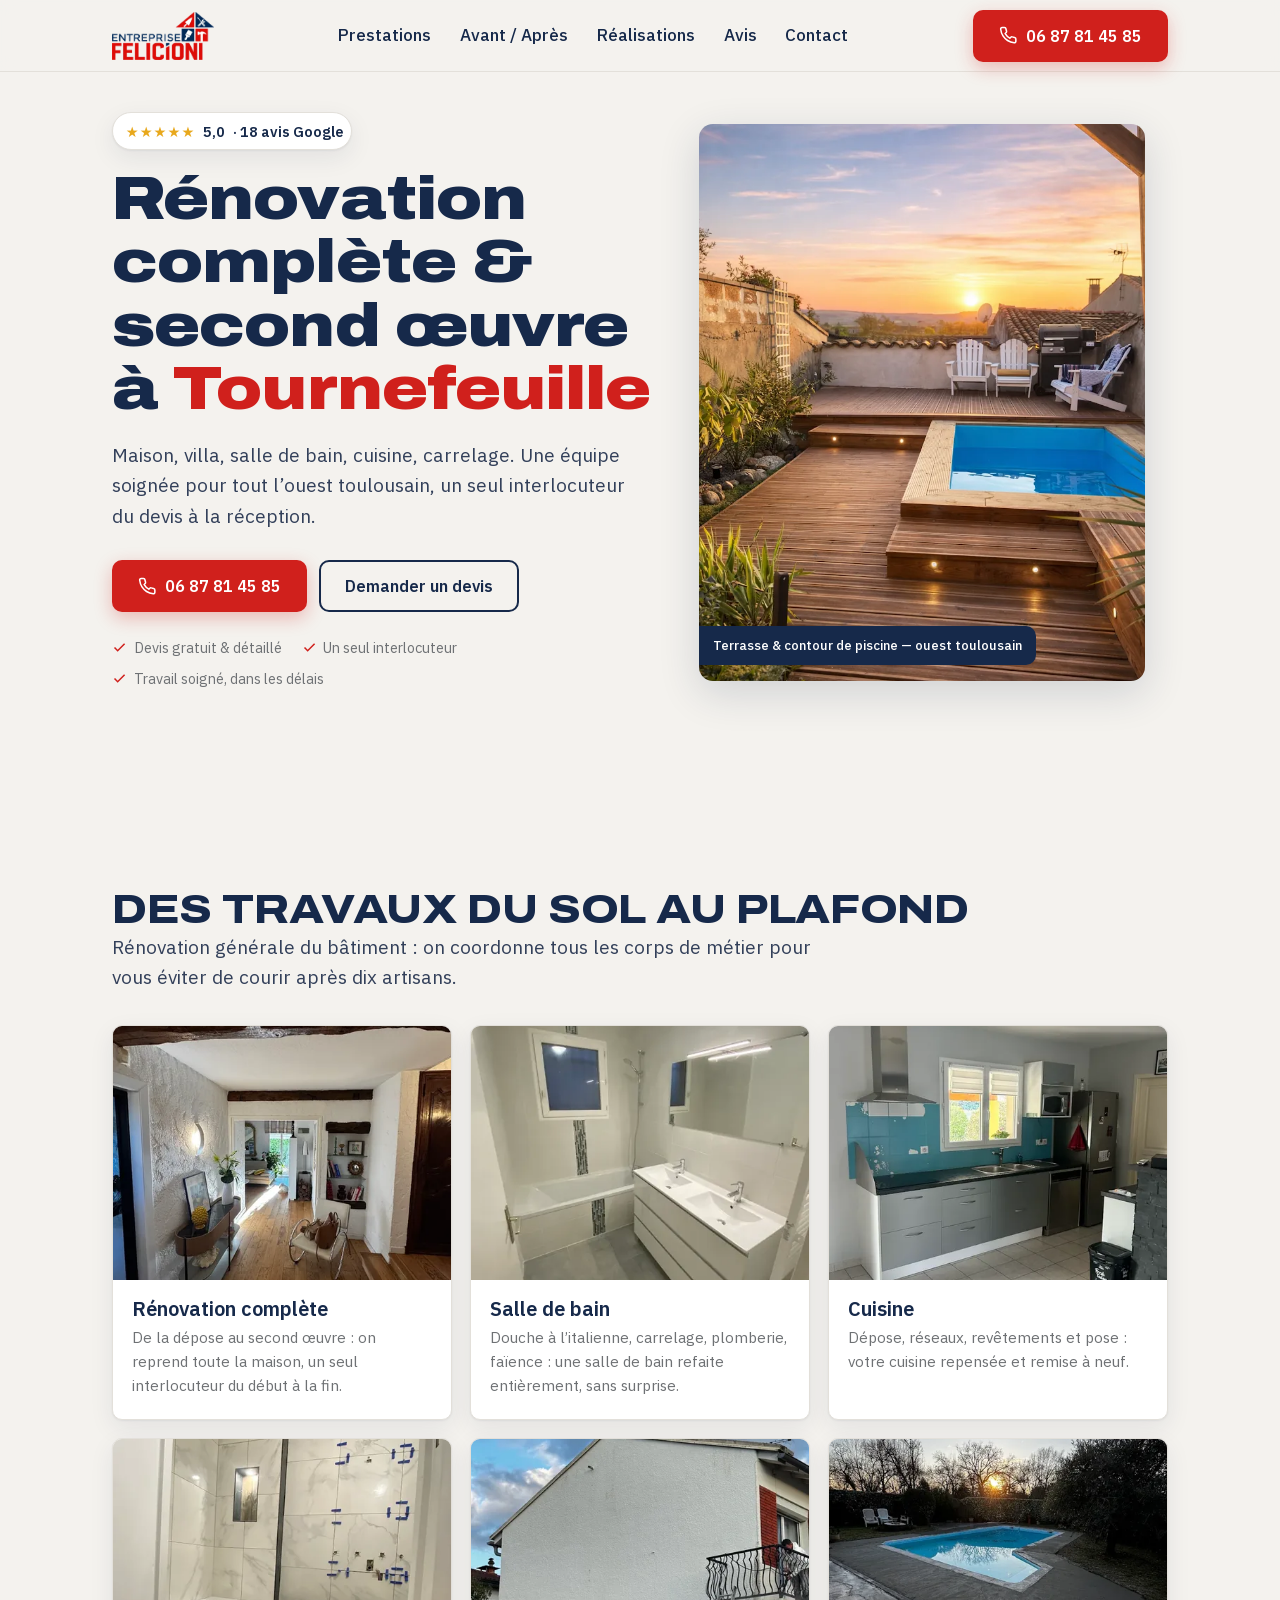
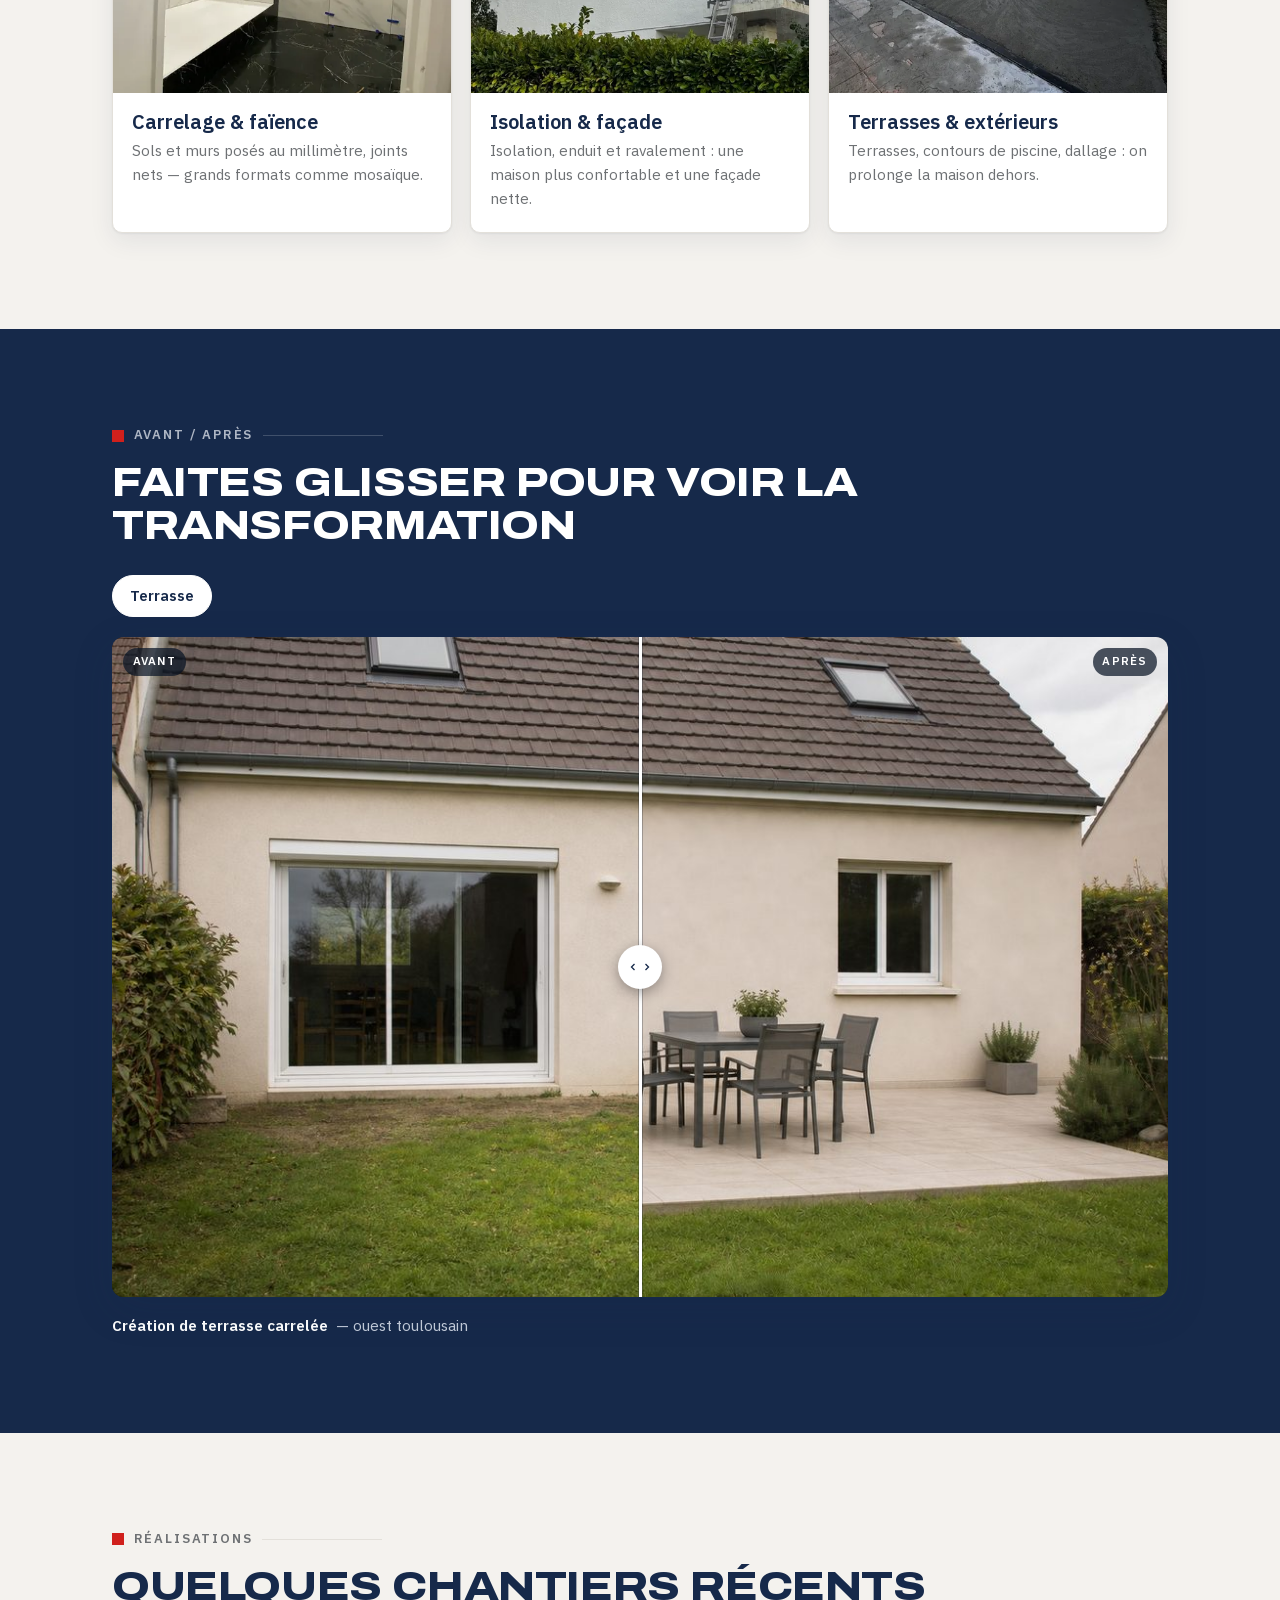
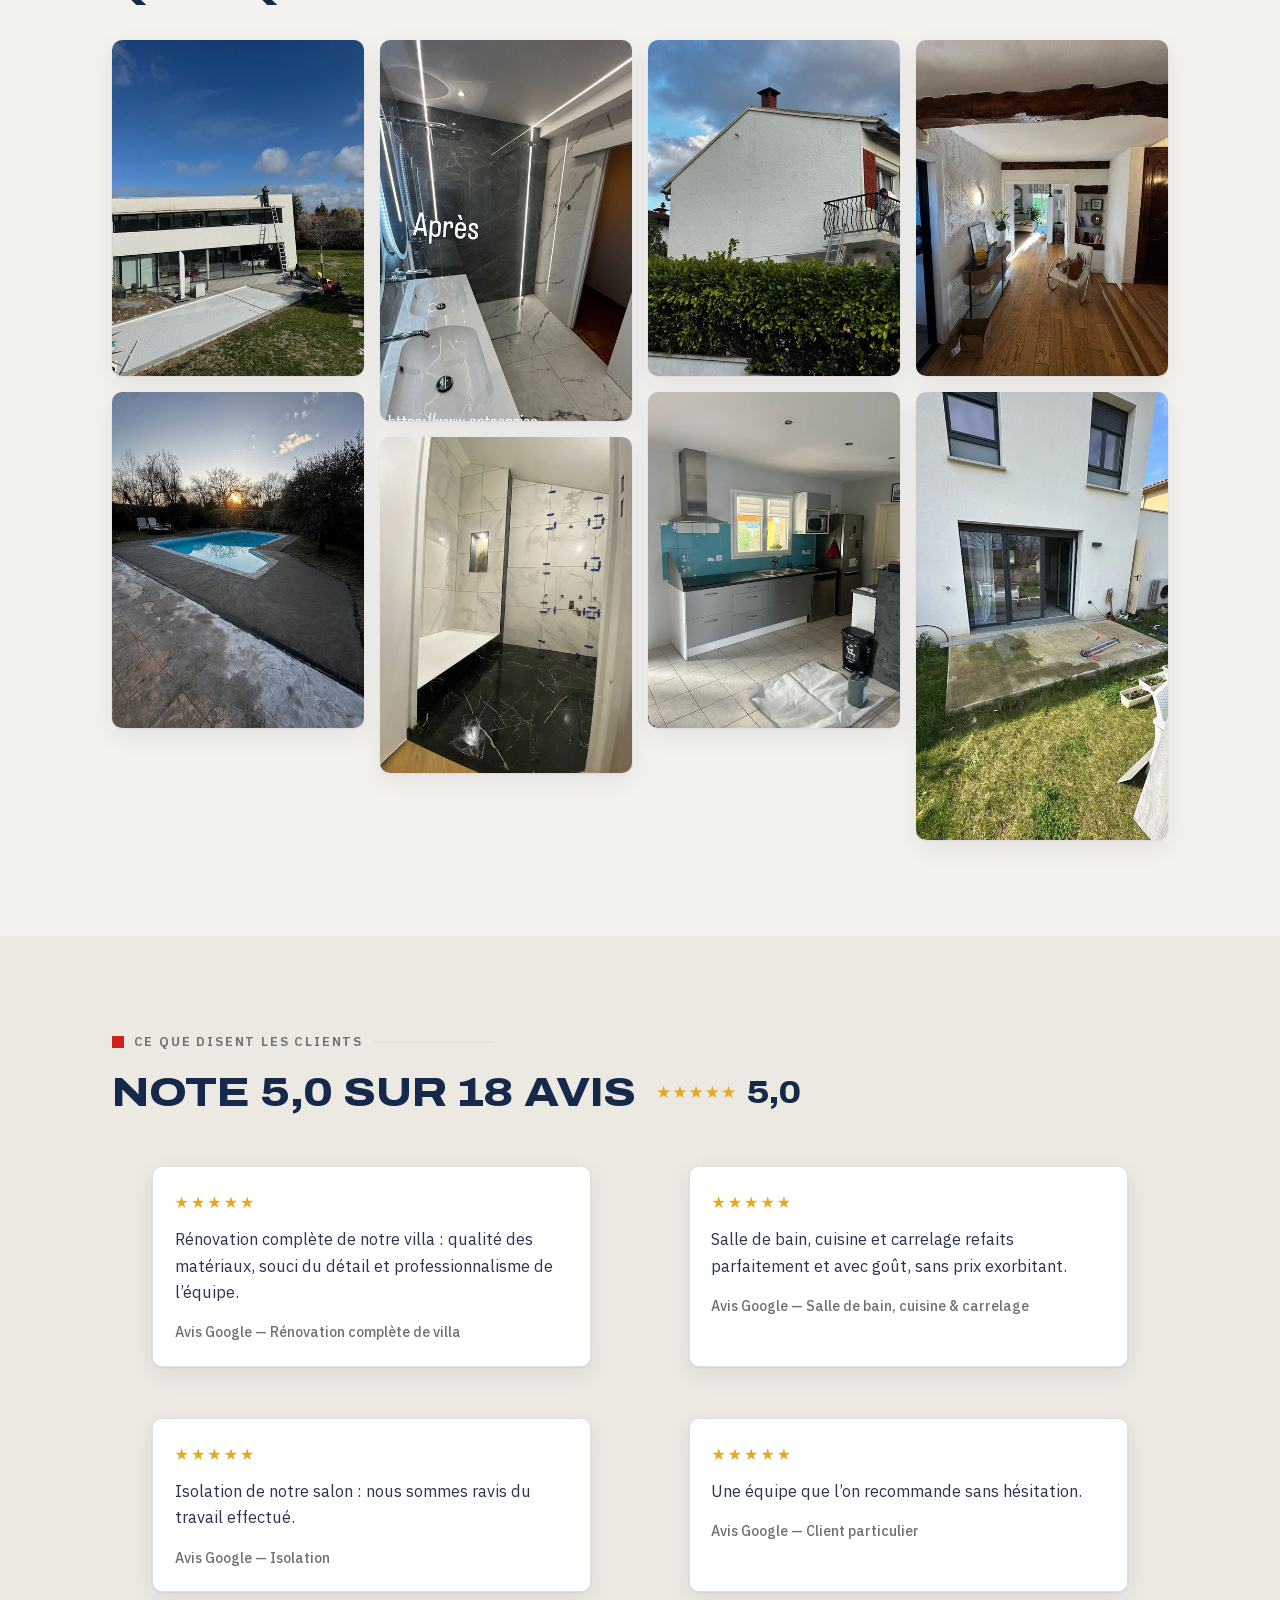
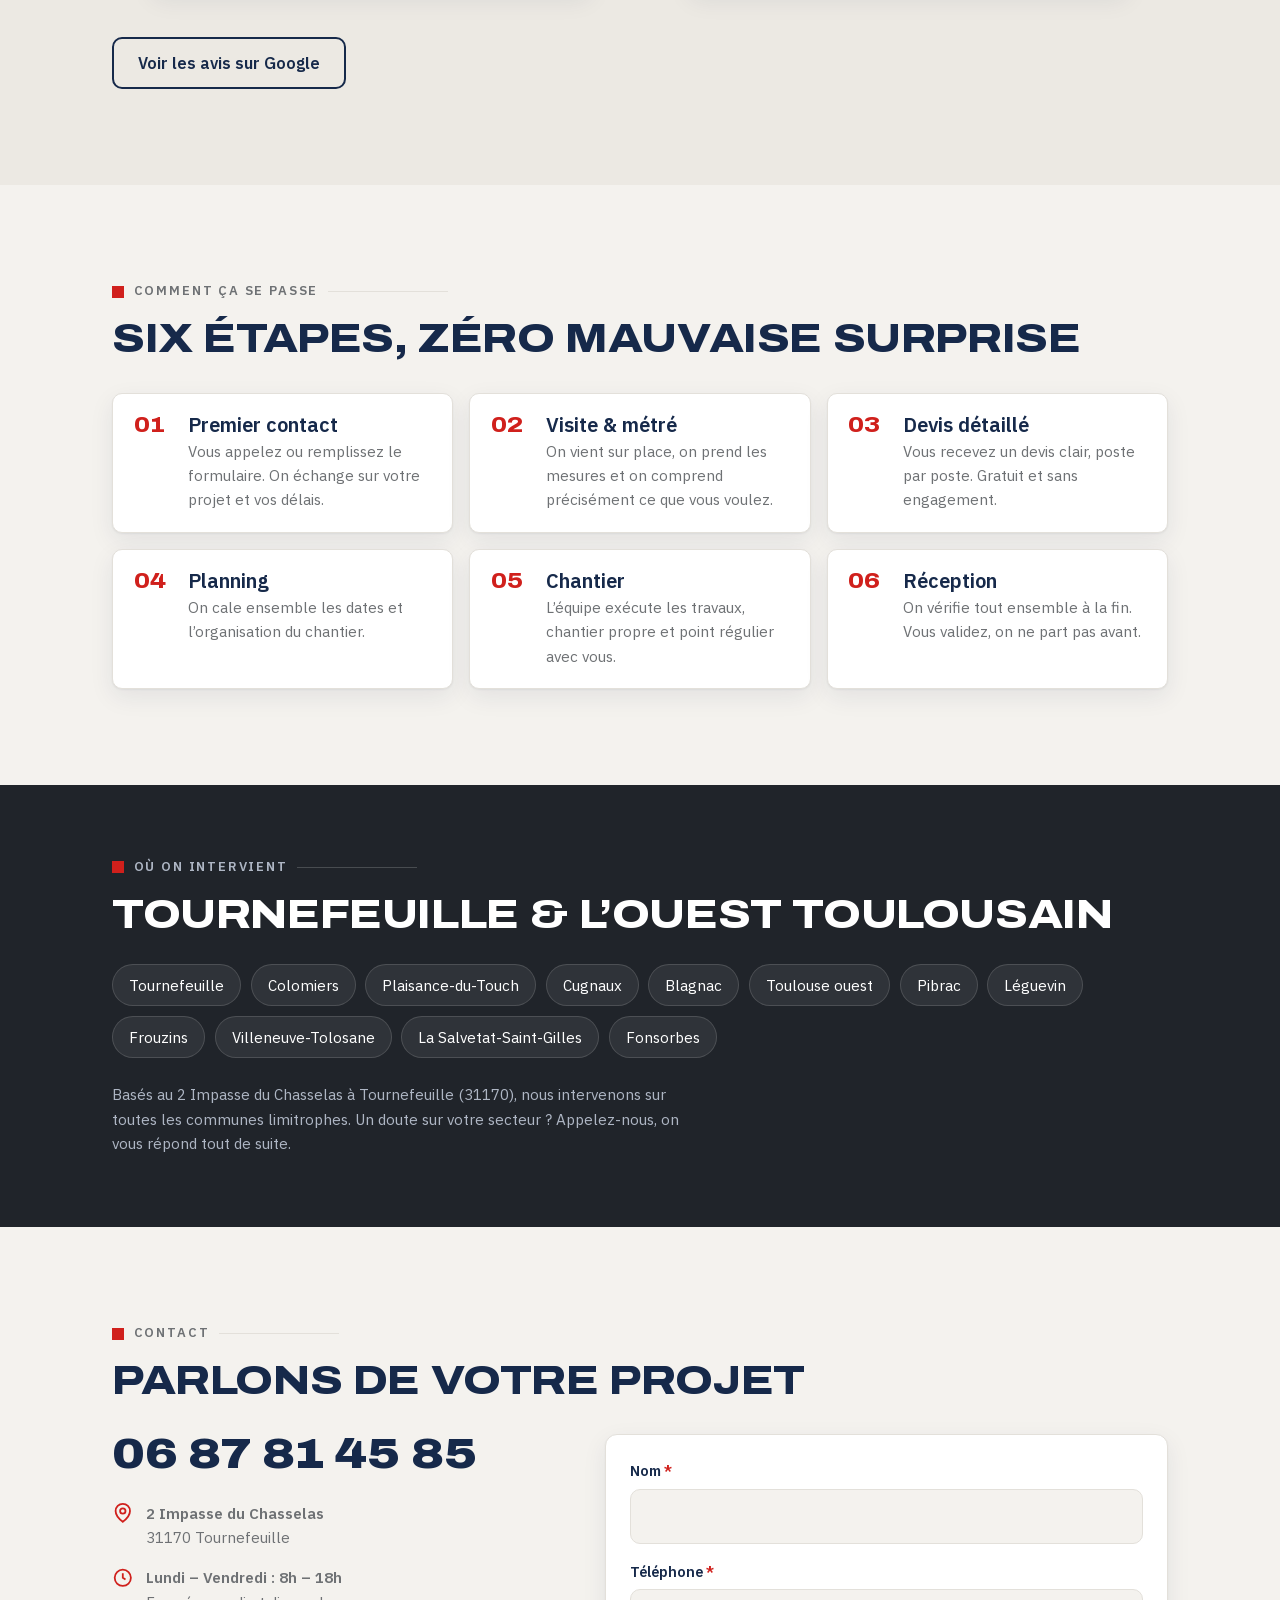
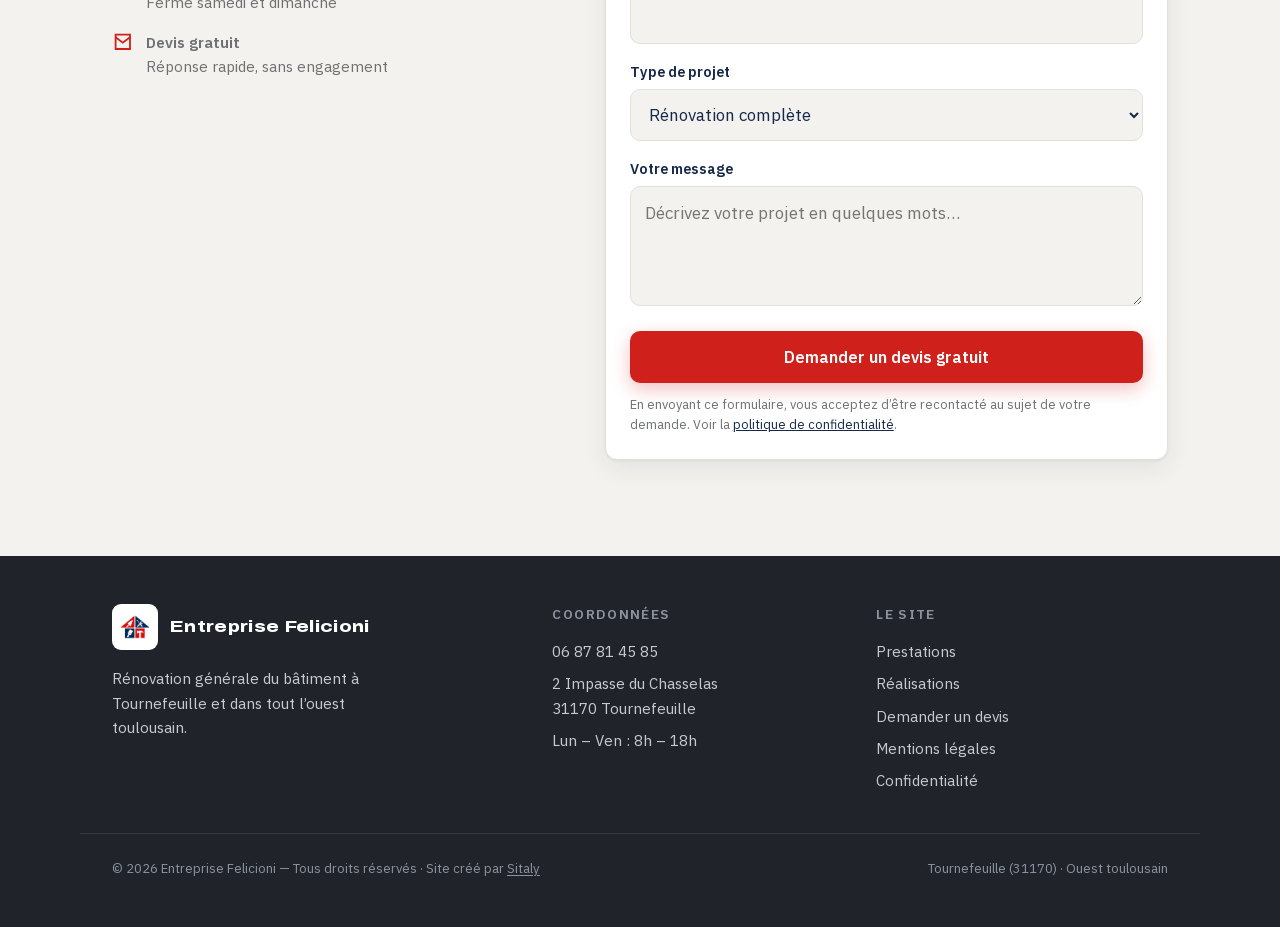
==== commit e949ca98: "Nouveau logo Entreprise Felicioni - Logo détouré du fond vert (matting sur palette : blanc / #DC0D08" ====
--- a/index.html
+++ b/index.html
@@ -24,10 +24,10 @@
 <meta name="twitter:image" content="https://entreprise-felicioni.com/img/brand/og.jpg">
 
 <!-- Favicons -->
-<link rel="icon" href="favicon.ico" sizes="any">
-<link rel="icon" type="image/png" href="img/brand/favicon-32.png" sizes="32x32">
-<link rel="apple-touch-icon" href="img/brand/apple-touch-icon.png">
-<link rel="manifest" href="site.webmanifest">
+<link rel="icon" href="favicon.ico?v=2" sizes="any">
+<link rel="icon" type="image/png" href="img/brand/favicon-32.png?v=2" sizes="32x32">
+<link rel="apple-touch-icon" href="img/brand/apple-touch-icon.png?v=2">
+<link rel="manifest" href="site.webmanifest?v=2">
 
 <!-- Perf : préchargement police + image hero -->
 <link rel="preload" href="fonts/archivo-latin.woff2" as="font" type="font/woff2" crossorigin>
@@ -78,7 +78,7 @@
 <header class="header">
   <div class="wrap header__bar">
     <a class="brand" href="#" aria-label="Entreprise Felicioni — accueil">
-      <img src="img/brand/logo.webp" width="156" height="60" alt="Entreprise Felicioni">
+      <img src="img/brand/logo.webp" width="170" height="80" alt="Entreprise Felicioni">
     </a>
     <nav class="nav" aria-label="Navigation principale">
       <a href="#prestations">Prestations</a>
--- a/css/styles.css
+++ b/css/styles.css
@@ -114,7 +114,7 @@
 }
 .header__bar{display:flex;align-items:center;justify-content:space-between;gap:1rem;padding-block:.6rem}
 .brand{display:flex;align-items:center;text-decoration:none}
-.brand img{height:38px;width:auto}
+.brand img{height:42px;width:auto}
 .nav{display:none}
 .nav a{text-decoration:none;font-weight:500;color:var(--bleu);padding:.4rem .1rem;position:relative}
 .nav a:hover{color:var(--rouge)}
@@ -344,6 +344,7 @@
 }
 @media (min-width:860px){
   body{font-size:17px}
+  .brand img{height:48px}
   .nav{display:flex;gap:1.6rem;align-items:center}
   .header__cta{display:inline-flex}
   .header__call{display:none}
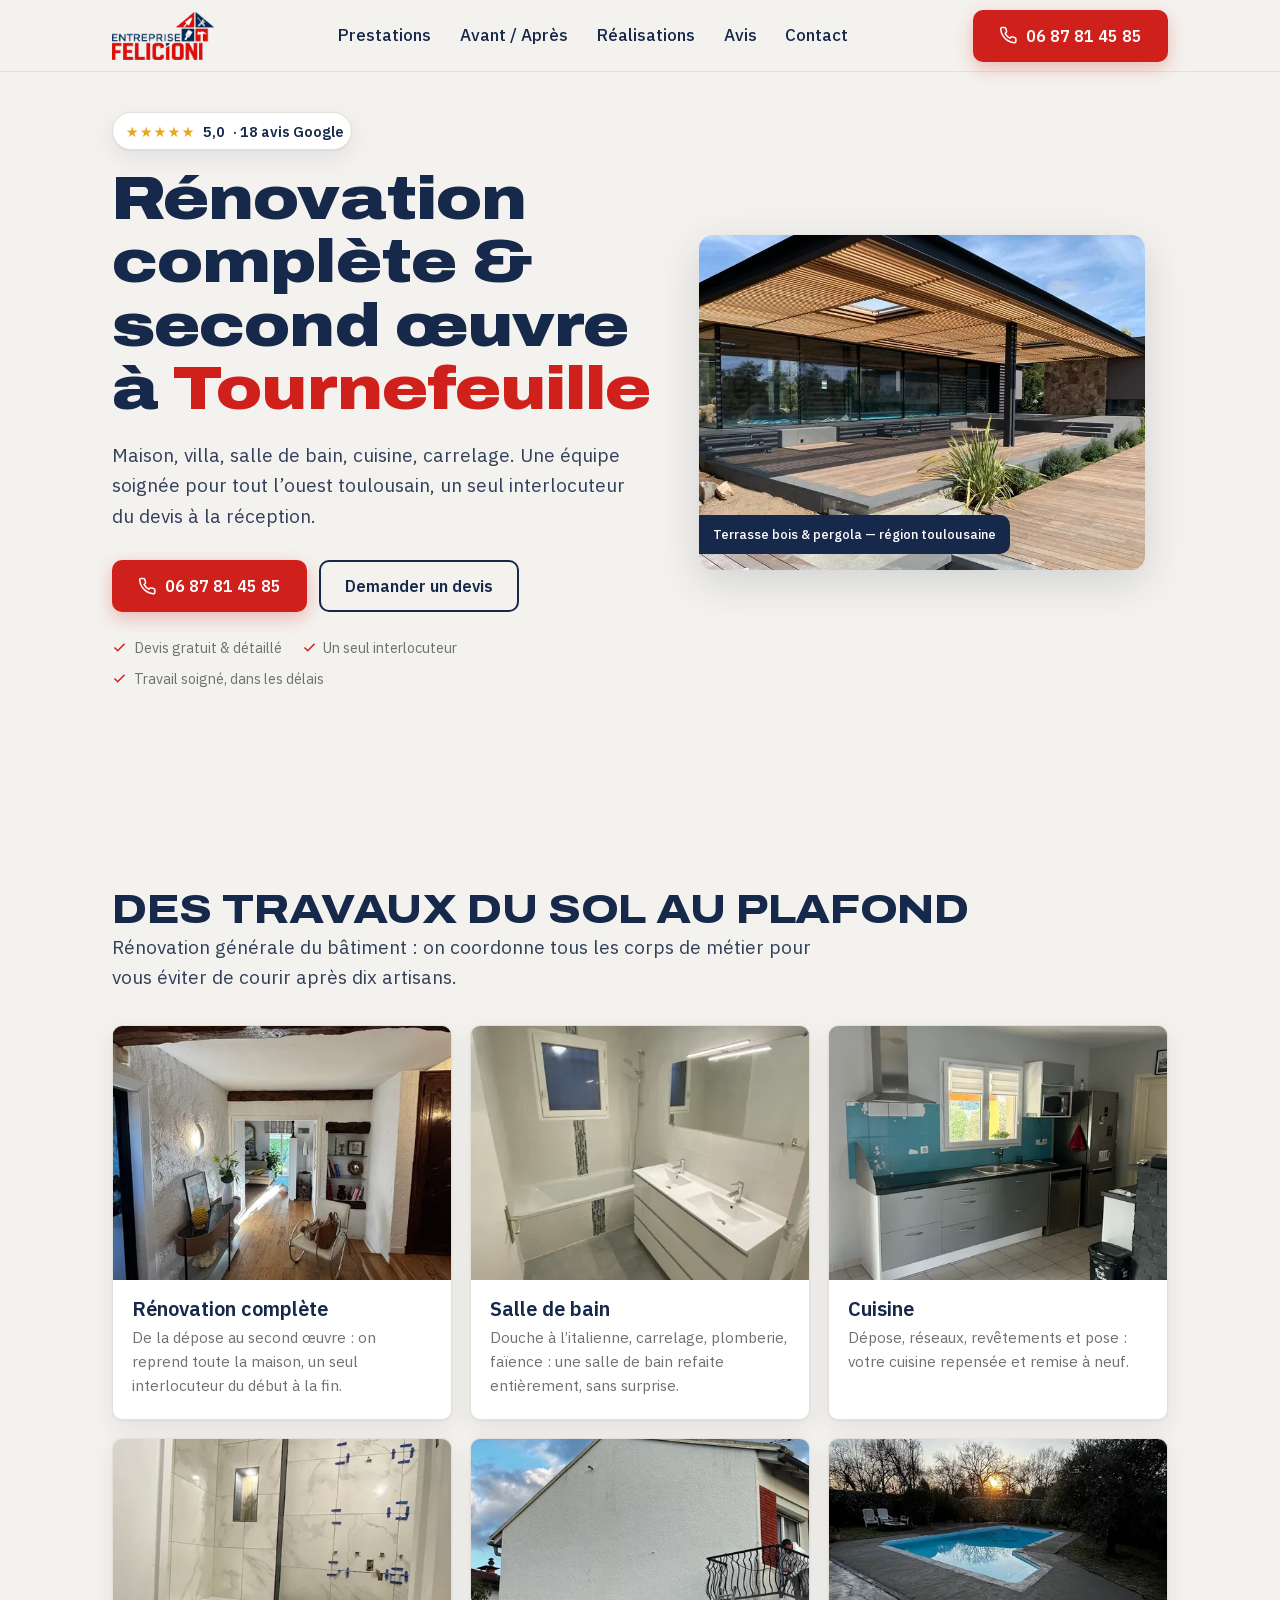
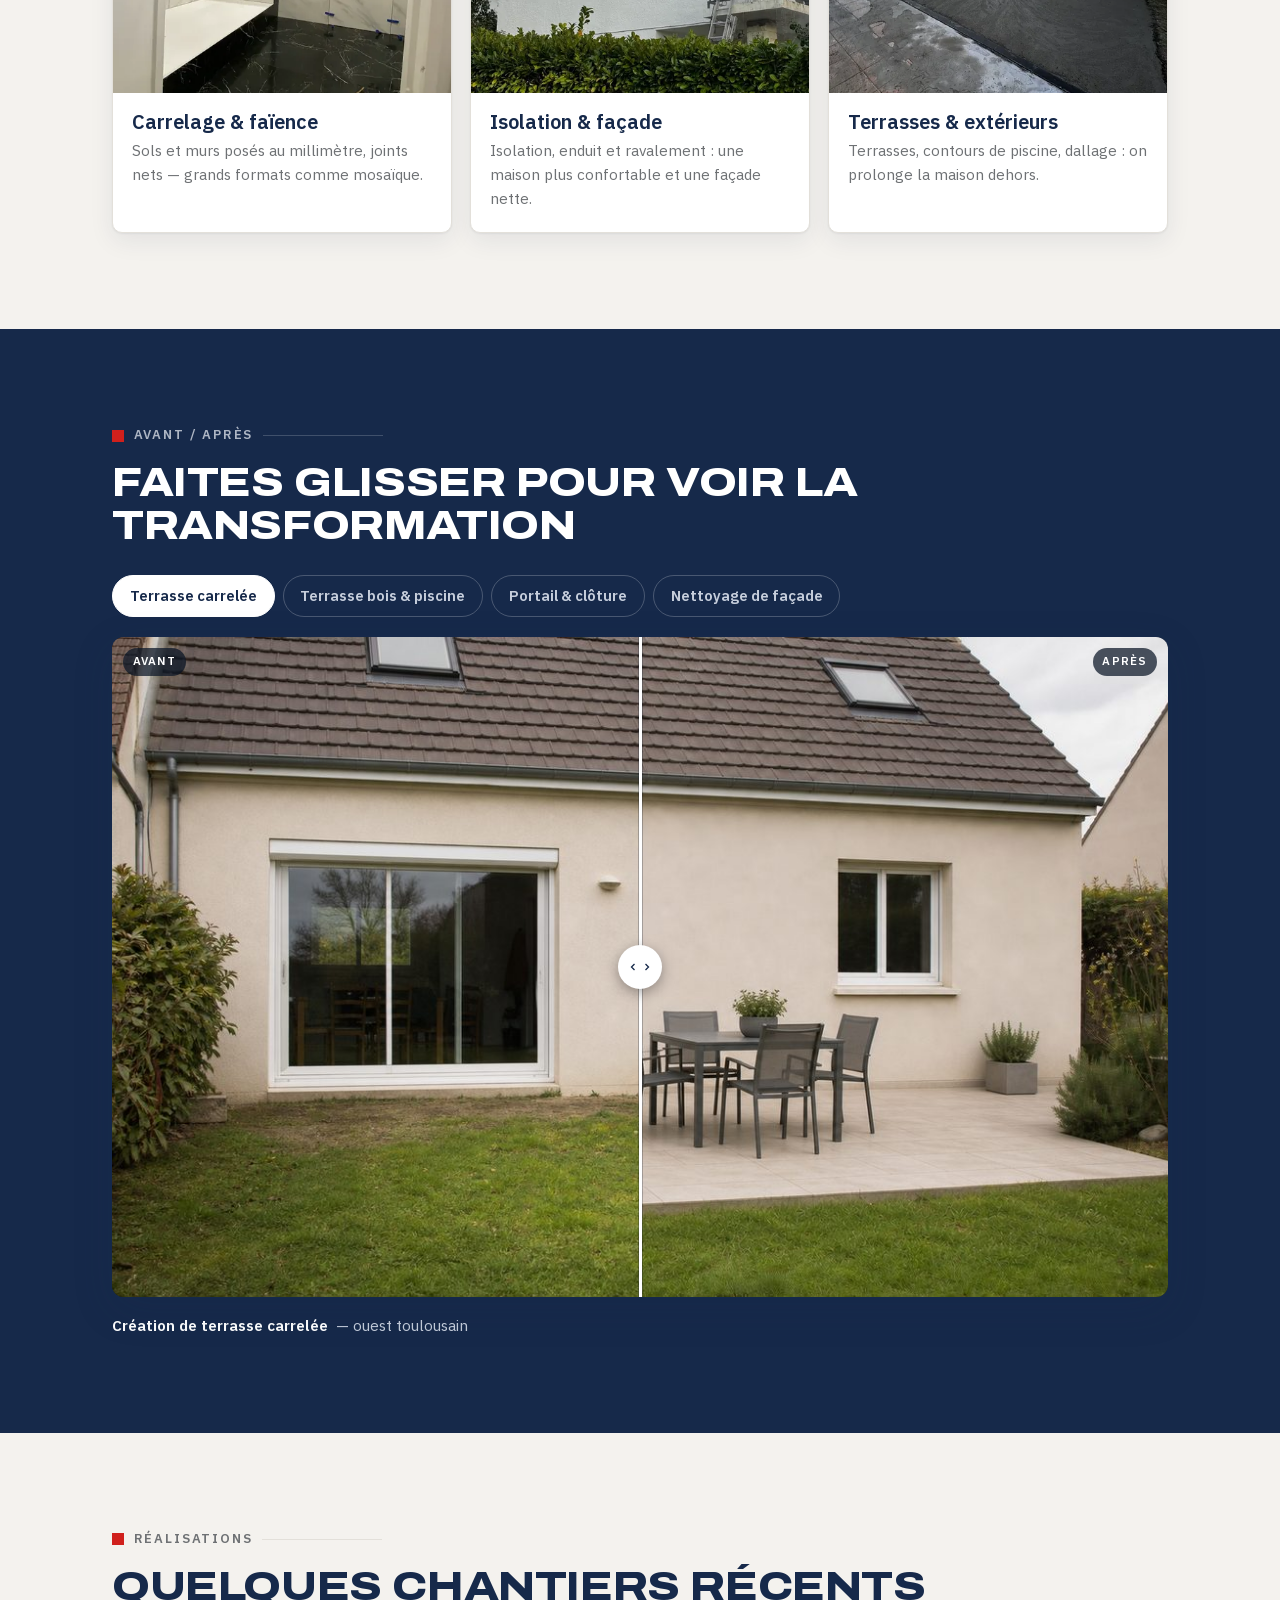
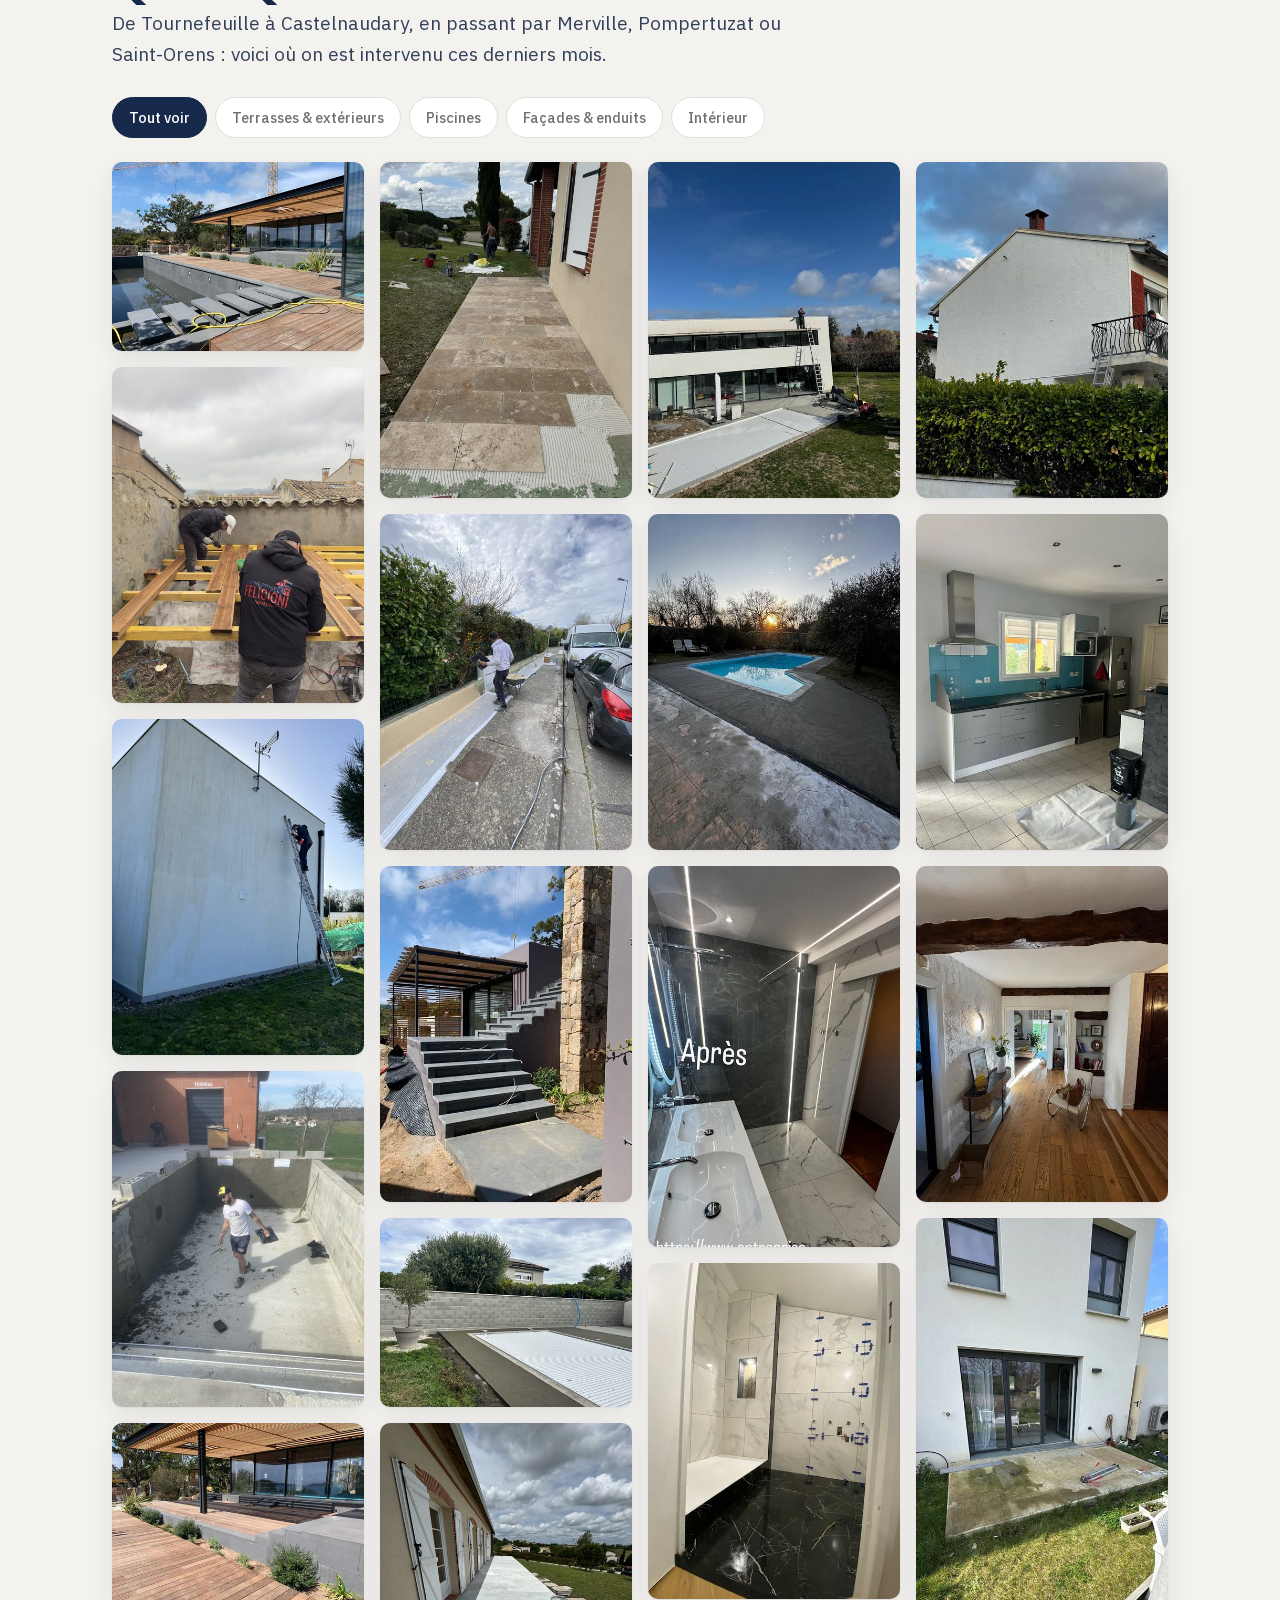
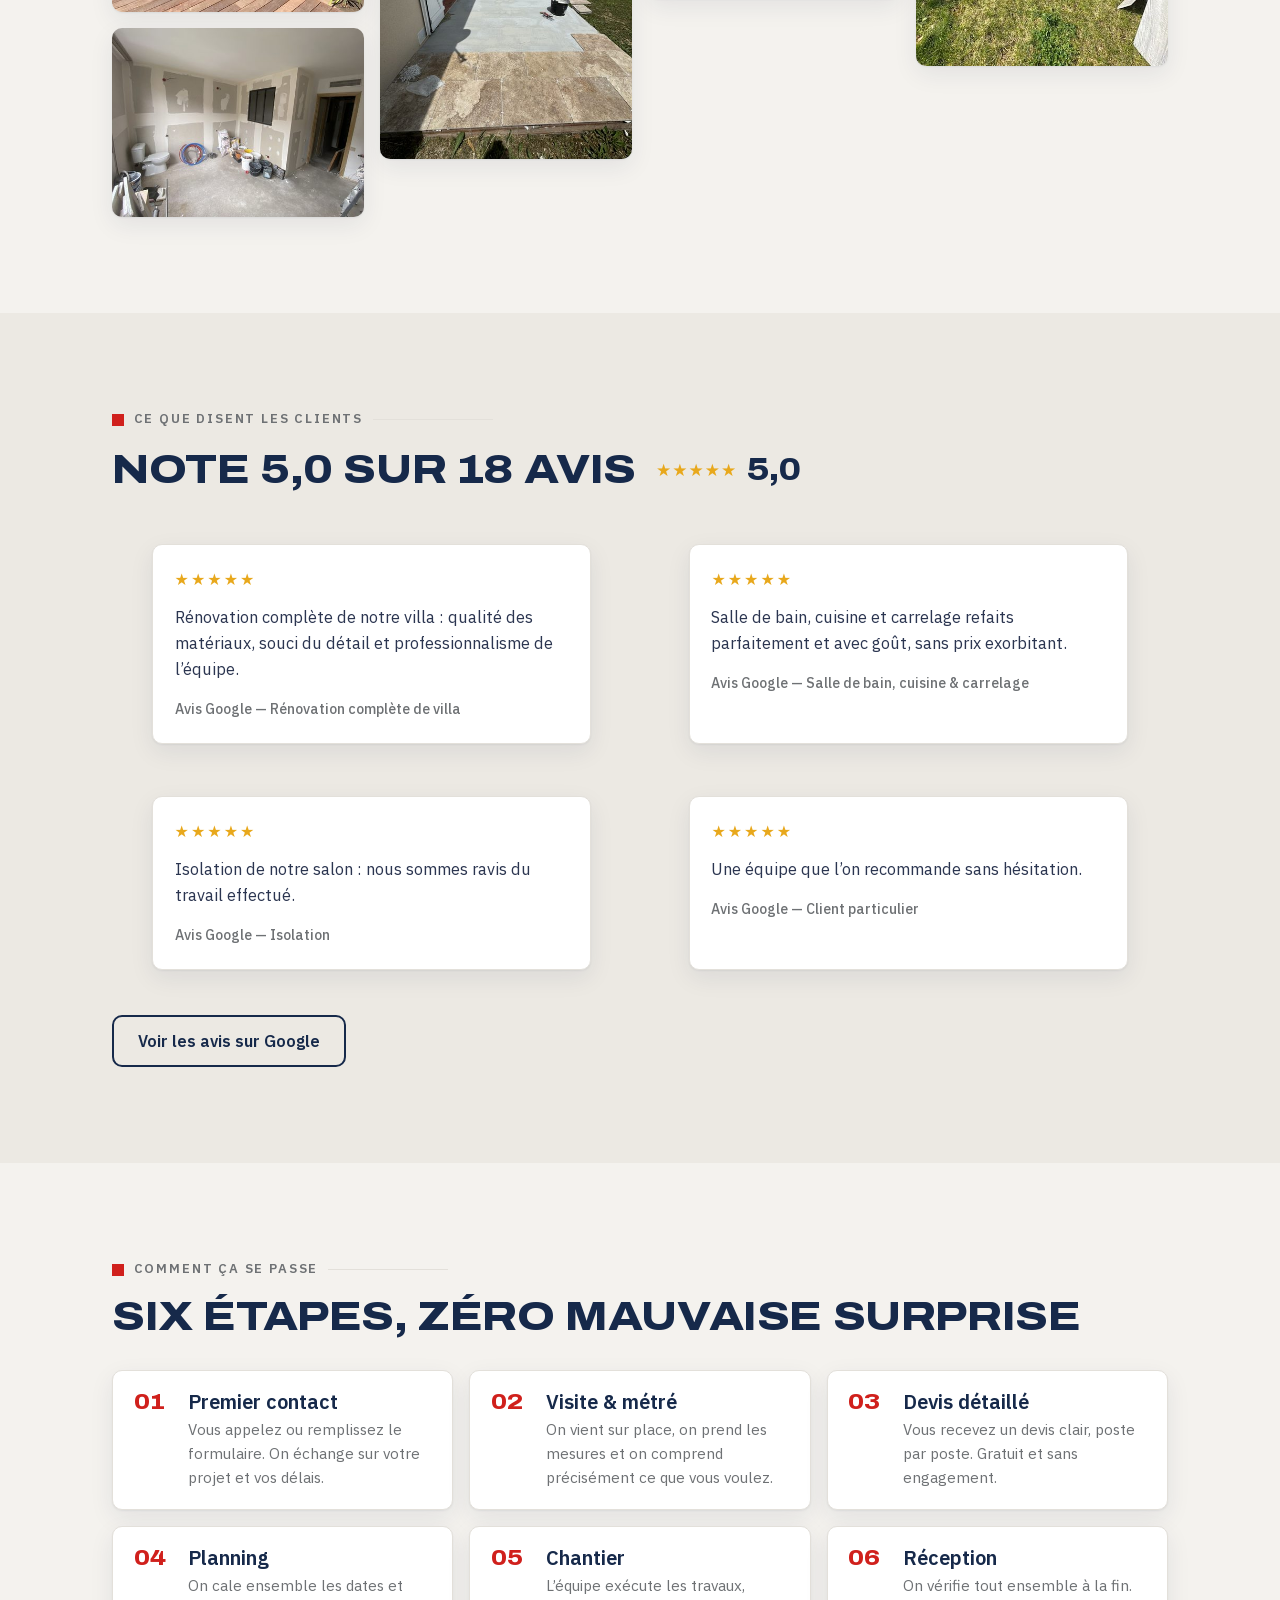
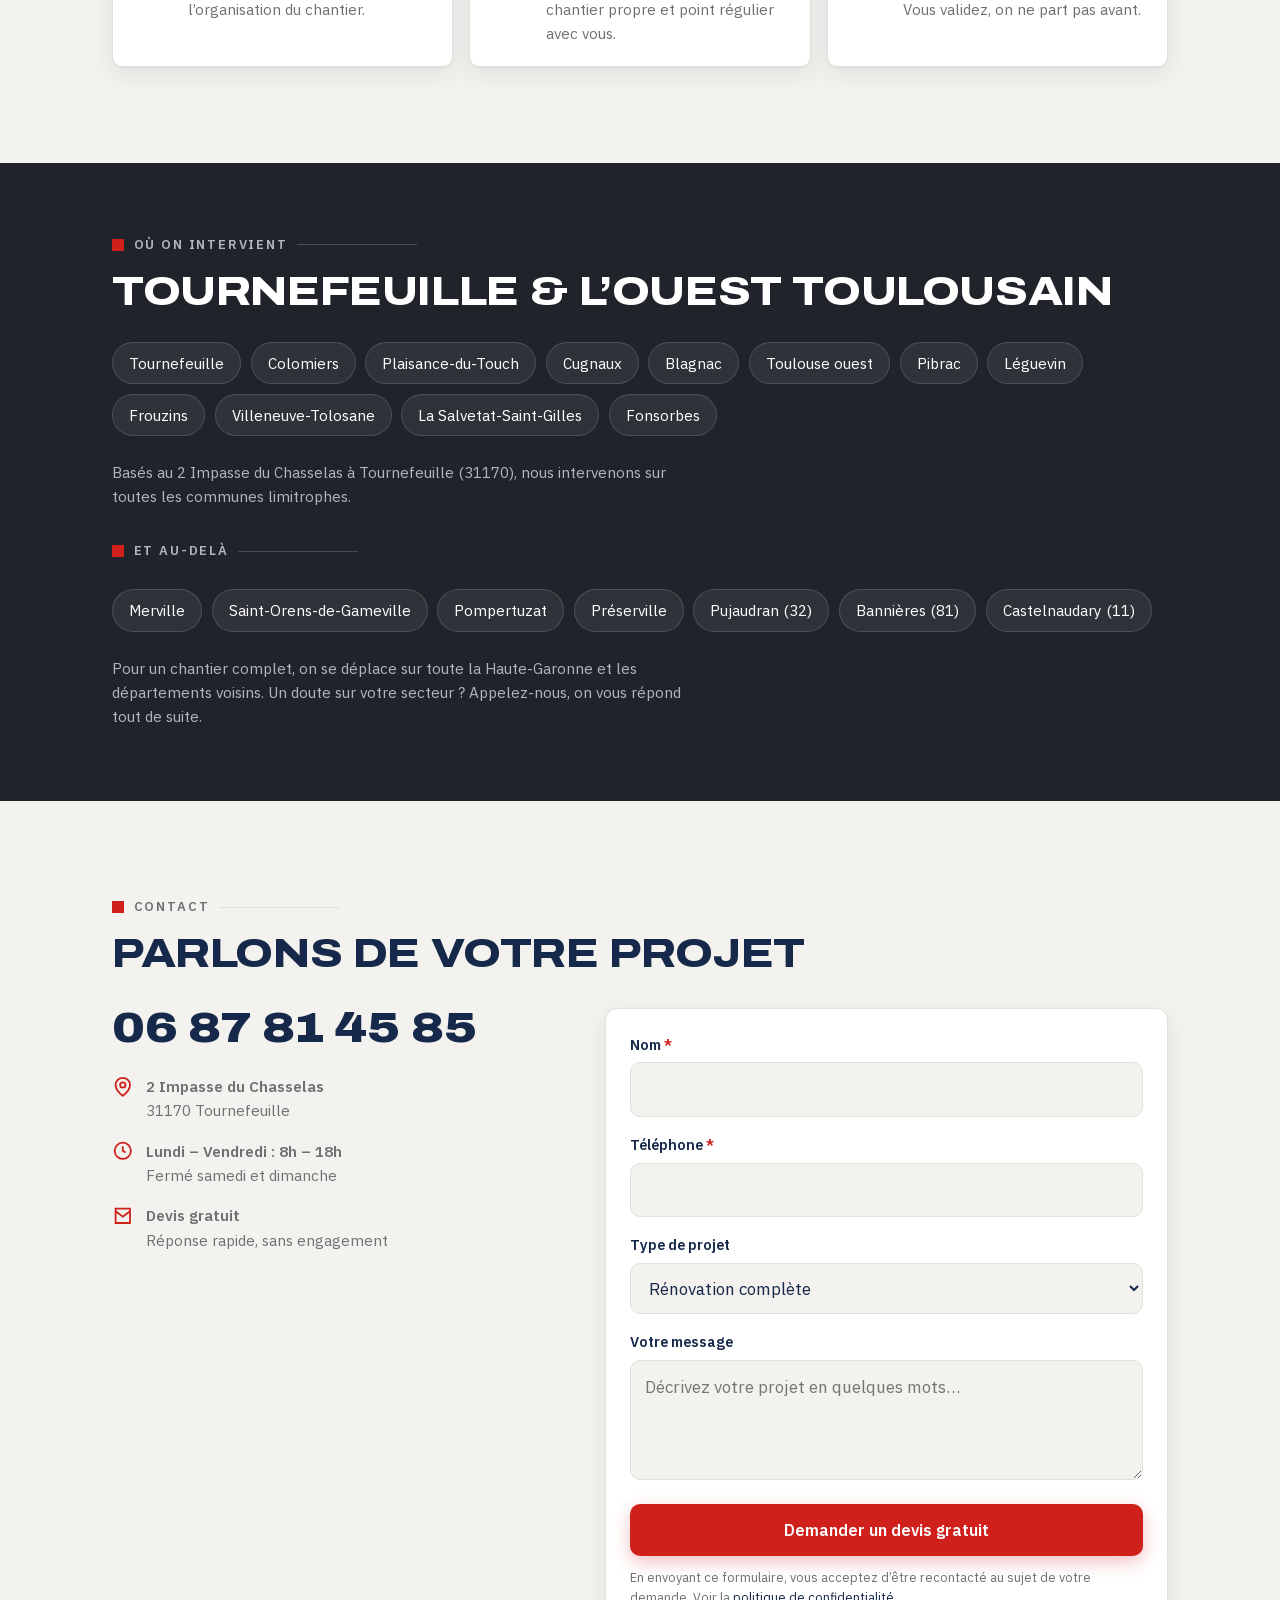
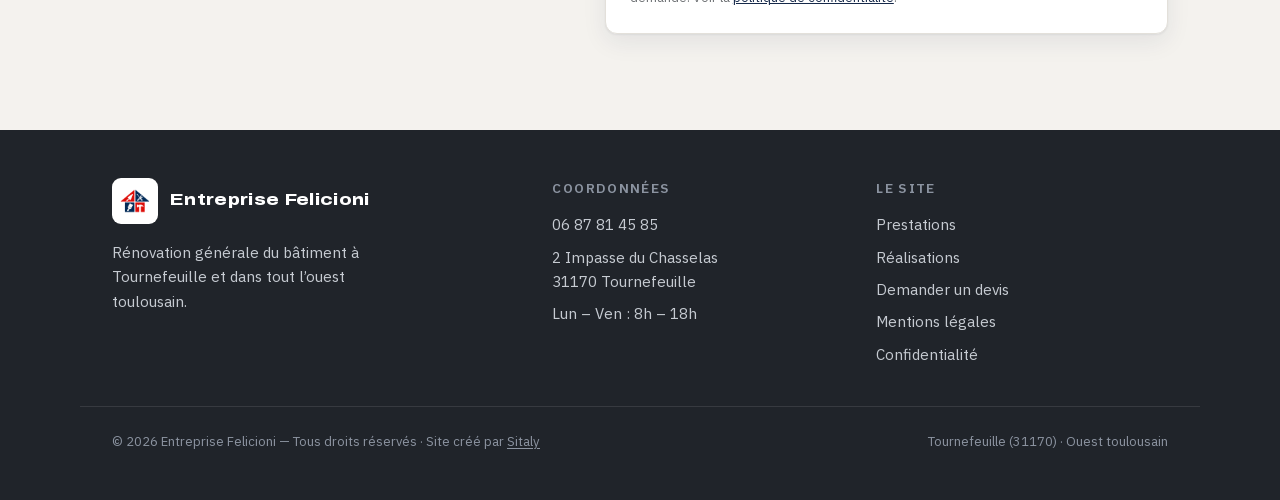
==== commit 0cc65d42: "Nouvelles photos de chantier : hero, 3 avant/après, galerie par catégorie 18 photos fournies par le " ====
--- a/index.html
+++ b/index.html
@@ -31,8 +31,8 @@
 
 <!-- Perf : préchargement police + image hero -->
 <link rel="preload" href="fonts/archivo-latin.woff2" as="font" type="font/woff2" crossorigin>
-<link rel="preload" href="img/hero-piscine-680.webp" as="image" type="image/webp" media="(min-width:860px)">
-<link rel="stylesheet" href="css/styles.css">
+<link rel="preload" href="img/hero-terrasse-bois-pergola-renovation-720.webp" as="image" type="image/webp" media="(min-width:860px)">
+<link rel="stylesheet" href="css/styles.css?v=3">
 
 <!-- Données structurées -->
 <script type="application/ld+json">
@@ -65,7 +65,13 @@
     {"@type":"City","name":"Plaisance-du-Touch"},
     {"@type":"City","name":"Cugnaux"},
     {"@type":"City","name":"Blagnac"},
-    {"@type":"City","name":"Toulouse"}
+    {"@type":"City","name":"Toulouse"},
+    {"@type":"City","name":"Merville"},
+    {"@type":"City","name":"Saint-Orens-de-Gameville"},
+    {"@type":"City","name":"Pompertuzat"},
+    {"@type":"City","name":"Préserville"},
+    {"@type":"City","name":"Pujaudran"},
+    {"@type":"City","name":"Castelnaudary"}
   ],
   "aggregateRating":{"@type":"AggregateRating","ratingValue":"5.0","reviewCount":"18","bestRating":"5"}
 }
@@ -138,10 +144,10 @@
     </div>
     <div class="hero__media">
       <picture>
-        <source type="image/webp" srcset="img/hero-piscine-560.webp 560w, img/hero-piscine-680.webp 680w" sizes="(min-width:860px) 480px, 90vw">
-        <img src="img/hero-piscine-680.jpg" srcset="img/hero-piscine-560.jpg 560w, img/hero-piscine-680.jpg 680w" sizes="(min-width:860px) 480px, 90vw" width="680" height="1020" alt="Terrasse en bois et piscine réalisées par Entreprise Felicioni au coucher du soleil, ouest toulousain" fetchpriority="high" decoding="async">
+        <source type="image/webp" srcset="img/hero-terrasse-bois-pergola-renovation-560.webp 560w, img/hero-terrasse-bois-pergola-renovation-720.webp 720w" sizes="(min-width:860px) 480px, 90vw">
+        <img src="img/hero-terrasse-bois-pergola-renovation-720.jpg" srcset="img/hero-terrasse-bois-pergola-renovation-560.jpg 560w, img/hero-terrasse-bois-pergola-renovation-720.jpg 720w" sizes="(min-width:860px) 480px, 90vw" width="720" height="540" alt="Terrasse en bois exotique et pergola à claire-voie réalisées par Entreprise Felicioni devant une villa contemporaine" fetchpriority="high" decoding="async">
       </picture>
-      <span class="hero__tag">Terrasse &amp; contour de piscine — ouest toulousain</span>
+      <span class="hero__tag">Terrasse bois &amp; pergola — région toulousaine</span>
     </div>
   </div>
 </section>
@@ -212,7 +218,10 @@
     <p class="overline reveal">Avant / Après</p>
     <h2 class="reveal">Faites glisser pour voir la transformation</h2>
     <div class="ba__tabs reveal" role="tablist" aria-label="Chantiers avant / après">
-      <button class="ba__tab" role="tab" aria-selected="true" data-panel="ba-terrasse">Terrasse</button>
+      <button class="ba__tab" role="tab" aria-selected="true" data-panel="ba-terrasse">Terrasse carrelée</button>
+      <button class="ba__tab" role="tab" aria-selected="false" data-panel="ba-piscine">Terrasse bois &amp; piscine</button>
+      <button class="ba__tab" role="tab" aria-selected="false" data-panel="ba-portail">Portail &amp; clôture</button>
+      <button class="ba__tab" role="tab" aria-selected="false" data-panel="ba-facade">Nettoyage de façade</button>
     </div>
 
     <div class="ba__panel reveal" id="ba-terrasse" role="tabpanel">
@@ -229,6 +238,51 @@
       </div>
       <p class="compare__caption"><b>Création de terrasse carrelée</b> — ouest toulousain</p>
     </div>
+
+    <div class="ba__panel reveal" id="ba-piscine" role="tabpanel" hidden>
+      <div class="compare compare--portrait">
+        <img class="compare__after" src="img/apres-terrasse-bois-piscine-castelnaudary-680.jpg" srcset="img/apres-terrasse-bois-piscine-castelnaudary-520.jpg 520w, img/apres-terrasse-bois-piscine-castelnaudary-680.jpg 680w" sizes="(min-width:860px) 520px, 100vw" width="680" height="906" loading="lazy" decoding="async" alt="Terrasse en bois avec piscine et éclairage encastré au coucher du soleil, après travaux à Castelnaudary">
+        <img class="compare__before" src="img/avant-terrasse-bois-piscine-castelnaudary-1040.jpg" srcset="img/avant-terrasse-bois-piscine-castelnaudary-520.jpg 520w, img/avant-terrasse-bois-piscine-castelnaudary-1040.jpg 1040w" sizes="(min-width:860px) 520px, 100vw" width="1040" height="1387" loading="lazy" decoding="async" alt="Cour en friche entre des murs anciens avant la création de la terrasse et de la piscine à Castelnaudary">
+        <span class="compare__label compare__label--before">Avant</span>
+        <span class="compare__label compare__label--after">Après</span>
+        <div class="compare__handle" aria-hidden="true"><span class="compare__knob">
+          <svg viewBox="0 0 24 24" fill="none" stroke="currentColor" stroke-width="2.6"><path d="m15 18-6-6 6-6"/></svg>
+          <svg viewBox="0 0 24 24" fill="none" stroke="currentColor" stroke-width="2.6"><path d="m9 18 6-6-6-6"/></svg>
+        </span></div>
+        <input class="compare__range" type="range" min="0" max="100" value="50" step="0.5" aria-label="Comparer avant et après" aria-valuetext="Après révélé à 50 %">
+      </div>
+      <p class="compare__caption"><b>Terrasse bois &amp; piscine dans une cour</b> — Castelnaudary (11)</p>
+    </div>
+
+    <div class="ba__panel reveal" id="ba-portail" role="tabpanel" hidden>
+      <div class="compare">
+        <img class="compare__after" src="img/apres-portail-mur-cloture-merville-1200.jpg" srcset="img/apres-portail-mur-cloture-merville-768.jpg 768w, img/apres-portail-mur-cloture-merville-1200.jpg 1200w" sizes="(min-width:860px) 1080px, 100vw" width="1200" height="900" loading="lazy" decoding="async" alt="Portail aluminium gris et mur de clôture enduit blanc terminés à Merville">
+        <img class="compare__before" src="img/avant-portail-mur-cloture-merville-1200.jpg" srcset="img/avant-portail-mur-cloture-merville-768.jpg 768w, img/avant-portail-mur-cloture-merville-1200.jpg 1200w" sizes="(min-width:860px) 1080px, 100vw" width="1200" height="900" loading="lazy" decoding="async" alt="Piliers et mur en parpaings bruts avant la pose du portail à Merville">
+        <span class="compare__label compare__label--before">Avant</span>
+        <span class="compare__label compare__label--after">Après</span>
+        <div class="compare__handle" aria-hidden="true"><span class="compare__knob">
+          <svg viewBox="0 0 24 24" fill="none" stroke="currentColor" stroke-width="2.6"><path d="m15 18-6-6 6-6"/></svg>
+          <svg viewBox="0 0 24 24" fill="none" stroke="currentColor" stroke-width="2.6"><path d="m9 18 6-6-6-6"/></svg>
+        </span></div>
+        <input class="compare__range" type="range" min="0" max="100" value="50" step="0.5" aria-label="Comparer avant et après" aria-valuetext="Après révélé à 50 %">
+      </div>
+      <p class="compare__caption"><b>Mur de clôture enduit &amp; pose de portail</b> — Merville (31)</p>
+    </div>
+
+    <div class="ba__panel reveal" id="ba-facade" role="tabpanel" hidden>
+      <div class="compare compare--portrait">
+        <img class="compare__after" src="img/apres-nettoyage-facade-maison-pompertuzat-1040.jpg" srcset="img/apres-nettoyage-facade-maison-pompertuzat-520.jpg 520w, img/apres-nettoyage-facade-maison-pompertuzat-1040.jpg 1040w" sizes="(min-width:860px) 520px, 100vw" width="1040" height="1387" loading="lazy" decoding="async" alt="Façade de maison nettoyée, crépi beige uniforme après démoussage à Pompertuzat">
+        <img class="compare__before" src="img/avant-nettoyage-facade-maison-pompertuzat-1040.jpg" srcset="img/avant-nettoyage-facade-maison-pompertuzat-520.jpg 520w, img/avant-nettoyage-facade-maison-pompertuzat-1040.jpg 1040w" sizes="(min-width:860px) 520px, 100vw" width="1040" height="1387" loading="lazy" decoding="async" alt="Façade encrassée par les coulures et les mousses avant nettoyage à Pompertuzat">
+        <span class="compare__label compare__label--before">Avant</span>
+        <span class="compare__label compare__label--after">Après</span>
+        <div class="compare__handle" aria-hidden="true"><span class="compare__knob">
+          <svg viewBox="0 0 24 24" fill="none" stroke="currentColor" stroke-width="2.6"><path d="m15 18-6-6 6-6"/></svg>
+          <svg viewBox="0 0 24 24" fill="none" stroke="currentColor" stroke-width="2.6"><path d="m9 18 6-6-6-6"/></svg>
+        </span></div>
+        <input class="compare__range" type="range" min="0" max="100" value="50" step="0.5" aria-label="Comparer avant et après" aria-valuetext="Après révélé à 50 %">
+      </div>
+      <p class="compare__caption"><b>Nettoyage de façade &amp; démoussage</b> — Pompertuzat (31)</p>
+    </div>
   </div>
 </section>
 
@@ -237,15 +291,36 @@
   <div class="wrap">
     <p class="overline reveal">Réalisations</p>
     <h2 class="reveal">Quelques chantiers récents</h2>
+    <p class="lead reveal">De Tournefeuille à Castelnaudary, en passant par Merville, Pompertuzat ou Saint-Orens : voici où on est intervenu ces derniers mois.</p>
+
+    <div class="filters reveal" role="group" aria-label="Filtrer les réalisations par type de chantier">
+      <button type="button" aria-pressed="true" data-filter="tout">Tout voir</button>
+      <button type="button" aria-pressed="false" data-filter="terrasses">Terrasses &amp; extérieurs</button>
+      <button type="button" aria-pressed="false" data-filter="piscines">Piscines</button>
+      <button type="button" aria-pressed="false" data-filter="facades">Façades &amp; enduits</button>
+      <button type="button" aria-pressed="false" data-filter="interieur">Intérieur</button>
+    </div>
+
     <div class="gallery reveal">
-      <button data-full="img/villa-ext-960.jpg" aria-label="Agrandir : villa moderne rénovée"><img src="img/villa-ext-480.jpg" width="765" height="1020" loading="lazy" decoding="async" alt="Villa moderne à toit-terrasse rénovée dans l’ouest toulousain"></button>
-      <button data-full="img/exterieurs-960.jpg" aria-label="Agrandir : contour de piscine"><img src="img/exterieurs-480.jpg" width="765" height="1020" loading="lazy" decoding="async" alt="Piscine avec contour en béton neuf au coucher du soleil"></button>
-      <button data-full="img/sdb-marbre-960.jpg" aria-label="Agrandir : salle de bain marbre"><img src="img/sdb-marbre-480.jpg" width="574" height="867" loading="lazy" decoding="async" alt="Salle de bain rénovée en marbre gris avec douche à l’italienne"></button>
-      <button data-full="img/carrelage-960.jpg" aria-label="Agrandir : douche carrelée"><img src="img/carrelage-480.jpg" width="765" height="1020" loading="lazy" decoding="async" alt="Douche à l’italienne carrelée en marbre blanc et noir"></button>
-      <button data-full="img/facade-960.jpg" aria-label="Agrandir : façade ravalée"><img src="img/facade-480.jpg" width="765" height="1020" loading="lazy" decoding="async" alt="Façade de maison ravalée, enduit blanc et brique"></button>
-      <button data-full="img/cuisine-960.jpg" aria-label="Agrandir : cuisine"><img src="img/cuisine-480.jpg" width="765" height="1020" loading="lazy" decoding="async" alt="Cuisine en cours de rénovation"></button>
-      <button data-full="img/villa-interieur-960.jpg" aria-label="Agrandir : intérieur de villa"><img src="img/villa-interieur-480.jpg" width="765" height="1020" loading="lazy" decoding="async" alt="Séjour de villa avec poutres apparentes et parquet chêne"></button>
-      <button data-full="img/chantier-dalle-960.jpg" aria-label="Agrandir : dalle de terrasse"><img src="img/chantier-dalle-480.jpg" width="574" height="1020" loading="lazy" decoding="async" alt="Dalle béton d’une terrasse en préparation avant carrelage"></button>
+      <button data-cat="terrasses" data-full="img/terrasse-bois-bassin-miroir-villa-800.jpg" aria-label="Agrandir : terrasse bois et bassin"><img src="img/terrasse-bois-bassin-miroir-villa-480.jpg" width="480" height="360" loading="lazy" decoding="async" alt="Terrasse en bois exotique et bassin bordé de pierre grise devant une villa contemporaine"></button>
+      <button data-cat="terrasses" data-full="img/pose-terrasse-bois-equipe-felicioni-castelnaudary-960.jpg" aria-label="Agrandir : pose de terrasse bois par l’équipe"><img src="img/pose-terrasse-bois-equipe-felicioni-castelnaudary-480.jpg" width="480" height="640" loading="lazy" decoding="async" alt="L’équipe Entreprise Felicioni pose les lames d’une terrasse en bois sur lambourdes à Castelnaudary"></button>
+      <button data-cat="facades" data-full="img/nettoyage-facade-haute-pression-preserville-960.jpg" aria-label="Agrandir : nettoyage de façade"><img src="img/nettoyage-facade-haute-pression-preserville-480.jpg" width="480" height="640" loading="lazy" decoding="async" alt="Nettoyage haute pression d’une façade crépi depuis une échelle à Préserville"></button>
+      <button data-cat="piscines" data-full="img/construction-piscine-beton-pujaudran-960.jpg" aria-label="Agrandir : construction de piscine"><img src="img/construction-piscine-beton-pujaudran-480.jpg" width="480" height="640" loading="lazy" decoding="async" alt="Bassin de piscine en béton en cours d’enduit à Pujaudran"></button>
+      <button data-cat="terrasses" data-full="img/terrasse-bois-exotique-muret-pierre-villa-800.jpg" aria-label="Agrandir : terrasse bois et muret"><img src="img/terrasse-bois-exotique-muret-pierre-villa-480.jpg" width="480" height="360" loading="lazy" decoding="async" alt="Large terrasse en bois exotique bordée d’un muret en pierre et de plantations"></button>
+      <button data-cat="interieur" data-full="img/renovation-interieure-placo-verriere-toulouse-960.jpg" aria-label="Agrandir : rénovation intérieure"><img src="img/renovation-interieure-placo-verriere-toulouse-480.jpg" width="480" height="360" loading="lazy" decoding="async" alt="Pièce en rénovation à Toulouse : cloisons placo bandées et verrière d’atelier posée"></button>
+      <button data-cat="terrasses" data-full="img/pose-carrelage-travertin-terrasse-bannieres-960.jpg" aria-label="Agrandir : pose de travertin"><img src="img/pose-carrelage-travertin-terrasse-bannieres-480.jpg" width="480" height="640" loading="lazy" decoding="async" alt="Pose de carrelage travertin sur une terrasse extérieure à Bannières"></button>
+      <button data-cat="facades" data-full="img/enduit-mur-cloture-saint-orens-de-gameville-960.jpg" aria-label="Agrandir : enduit de mur de clôture"><img src="img/enduit-mur-cloture-saint-orens-de-gameville-480.jpg" width="480" height="640" loading="lazy" decoding="async" alt="Application d’un enduit de finition sur un mur de clôture à Saint-Orens-de-Gameville"></button>
+      <button data-cat="terrasses" data-full="img/escalier-pierre-exterieur-pergola-villa-600.jpg" aria-label="Agrandir : escalier extérieur"><img src="img/escalier-pierre-exterieur-pergola-villa-480.jpg" width="480" height="640" loading="lazy" decoding="async" alt="Escalier extérieur en pierre grise desservant une terrasse sous pergola"></button>
+      <button data-cat="piscines" data-full="img/plage-piscine-chape-beton-lisse-960.jpg" aria-label="Agrandir : plage de piscine"><img src="img/plage-piscine-chape-beton-lisse-480.jpg" width="480" height="360" loading="lazy" decoding="async" alt="Plage de piscine en chape béton lissée fraîchement coulée, piscine à volet roulant"></button>
+      <button data-cat="terrasses" data-full="img/terrasse-travertin-maison-bannieres-960.jpg" aria-label="Agrandir : terrasse en travertin"><img src="img/terrasse-travertin-maison-bannieres-480.jpg" width="480" height="640" loading="lazy" decoding="async" alt="Terrasse en travertin en cours de pose le long d’une maison à Bannières"></button>
+      <button data-cat="facades" data-full="img/villa-ext-960.jpg" aria-label="Agrandir : villa moderne rénovée"><img src="img/villa-ext-480.jpg" width="765" height="1020" loading="lazy" decoding="async" alt="Villa moderne à toit-terrasse rénovée dans l’ouest toulousain"></button>
+      <button data-cat="piscines" data-full="img/exterieurs-960.jpg" aria-label="Agrandir : contour de piscine"><img src="img/exterieurs-480.jpg" width="765" height="1020" loading="lazy" decoding="async" alt="Piscine avec contour en béton neuf au coucher du soleil"></button>
+      <button data-cat="interieur" data-full="img/sdb-marbre-960.jpg" aria-label="Agrandir : salle de bain marbre"><img src="img/sdb-marbre-480.jpg" width="574" height="867" loading="lazy" decoding="async" alt="Salle de bain rénovée en marbre gris avec douche à l’italienne"></button>
+      <button data-cat="interieur" data-full="img/carrelage-960.jpg" aria-label="Agrandir : douche carrelée"><img src="img/carrelage-480.jpg" width="765" height="1020" loading="lazy" decoding="async" alt="Douche à l’italienne carrelée en marbre blanc et noir"></button>
+      <button data-cat="facades" data-full="img/facade-960.jpg" aria-label="Agrandir : façade ravalée"><img src="img/facade-480.jpg" width="765" height="1020" loading="lazy" decoding="async" alt="Façade de maison ravalée, enduit blanc et brique"></button>
+      <button data-cat="interieur" data-full="img/cuisine-960.jpg" aria-label="Agrandir : cuisine"><img src="img/cuisine-480.jpg" width="765" height="1020" loading="lazy" decoding="async" alt="Cuisine en cours de rénovation"></button>
+      <button data-cat="interieur" data-full="img/villa-interieur-960.jpg" aria-label="Agrandir : intérieur de villa"><img src="img/villa-interieur-480.jpg" width="765" height="1020" loading="lazy" decoding="async" alt="Séjour de villa avec poutres apparentes et parquet chêne"></button>
+      <button data-cat="terrasses" data-full="img/chantier-dalle-960.jpg" aria-label="Agrandir : dalle de terrasse"><img src="img/chantier-dalle-480.jpg" width="574" height="1020" loading="lazy" decoding="async" alt="Dalle béton d’une terrasse en préparation avant carrelage"></button>
     </div>
   </div>
 </section>
@@ -304,7 +379,13 @@
       <span>Blagnac</span><span>Toulouse ouest</span><span>Pibrac</span><span>Léguevin</span>
       <span>Frouzins</span><span>Villeneuve-Tolosane</span><span>La Salvetat-Saint-Gilles</span><span>Fonsorbes</span>
     </div>
-    <p class="zone__note reveal">Basés au 2 Impasse du Chasselas à Tournefeuille (31170), nous intervenons sur toutes les communes limitrophes. Un doute sur votre secteur ? Appelez-nous, on vous répond tout de suite.</p>
+    <p class="zone__note reveal">Basés au 2 Impasse du Chasselas à Tournefeuille (31170), nous intervenons sur toutes les communes limitrophes.</p>
+    <p class="overline reveal" style="margin-top:2rem">Et au-delà</p>
+    <div class="zone__list reveal">
+      <span>Merville</span><span>Saint-Orens-de-Gameville</span><span>Pompertuzat</span><span>Préserville</span>
+      <span>Pujaudran (32)</span><span>Bannières (81)</span><span>Castelnaudary (11)</span>
+    </div>
+    <p class="zone__note reveal">Pour un chantier complet, on se déplace sur toute la Haute-Garonne et les départements voisins. Un doute sur votre secteur ? Appelez-nous, on vous répond tout de suite.</p>
   </div>
 </section>
 
@@ -412,6 +493,6 @@
   <button class="lightbox__nav lightbox__nav--next" aria-label="Suivante">›</button>
 </div>
 
-<script src="js/main.js" defer></script>
+<script src="js/main.js?v=3" defer></script>
 </body>
 </html>
--- a/css/styles.css
+++ b/css/styles.css
@@ -158,7 +158,7 @@
 .hero__trust span{display:inline-flex;align-items:center;gap:.4rem}
 .hero__trust svg{width:1.05em;height:1.05em;color:var(--rouge)}
 .hero__media{position:relative}
-.hero__media img{width:100%;border-radius:14px;box-shadow:var(--sh-lg);object-fit:cover;aspect-ratio:4/5}
+.hero__media img{width:100%;border-radius:14px;box-shadow:var(--sh-lg);object-fit:cover;aspect-ratio:4/3}
 .hero__tag{position:absolute;left:0;bottom:1rem;background:var(--bleu);color:#fff;
   font-size:.82rem;font-weight:500;padding:.55rem .9rem;border-radius:0 var(--r) var(--r) 0}
 
@@ -213,11 +213,23 @@
 .compare__caption b{color:#fff;font-weight:600}
 .ba__demo{margin-top:.9rem;font-size:.82rem;color:#93A0B4;display:flex;gap:.5rem;align-items:baseline}
 .ba__panel[hidden]{display:none}
+/* Chantiers photographiés à la verticale : cadre portrait, resserré et centré */
+.compare--portrait{aspect-ratio:3/4;max-width:520px;margin-inline:auto}
+.ba__panel:has(.compare--portrait) .compare__caption{max-width:520px;margin-inline:auto}
 
 /* ============================================================
    RÉALISATIONS — galerie
    ============================================================ */
-.gallery{columns:2;column-gap:1rem;margin-top:2rem}
+/* Filtres de la galerie — mêmes pastilles que les onglets avant/après */
+.filters{display:flex;flex-wrap:wrap;gap:.5rem;margin-top:1.75rem}
+.filters button{border:1px solid var(--joint);background:#fff;color:var(--beton);
+  border-radius:100px;padding:.5rem 1rem;font:inherit;font-size:.9rem;font-weight:500;
+  cursor:pointer;transition:background .2s var(--ease),color .2s var(--ease),border-color .2s var(--ease)}
+.filters button:hover{border-color:var(--bleu);color:var(--bleu)}
+.filters button[aria-pressed="true"]{background:var(--bleu);border-color:var(--bleu);color:#fff}
+.gallery button[hidden]{display:none}
+
+.gallery{columns:2;column-gap:1rem;margin-top:1.5rem}
 .gallery button{display:block;width:100%;margin:0 0 1rem;padding:0;border:0;background:none;
   border-radius:var(--r);overflow:hidden;box-shadow:var(--sh);break-inside:avoid;cursor:zoom-in}
 .gallery img{width:100%;transition:transform .4s var(--ease)}
@@ -354,10 +366,11 @@
   .footer{padding-bottom:3rem}
 
   .hero__grid{grid-template-columns:1.05fr .95fr}
-  .hero__media img{aspect-ratio:4/5}
+  .hero__media img{aspect-ratio:4/3}
   .prest__grid{grid-template-columns:repeat(3,1fr)}
   .steps{grid-template-columns:repeat(3,1fr)}
   .compare{aspect-ratio:16/10}
+  .compare--portrait{aspect-ratio:3/4}
   .contact__grid{grid-template-columns:.9fr 1.1fr}
   .reviews__grid{grid-template-columns:repeat(2,1fr)}
 }
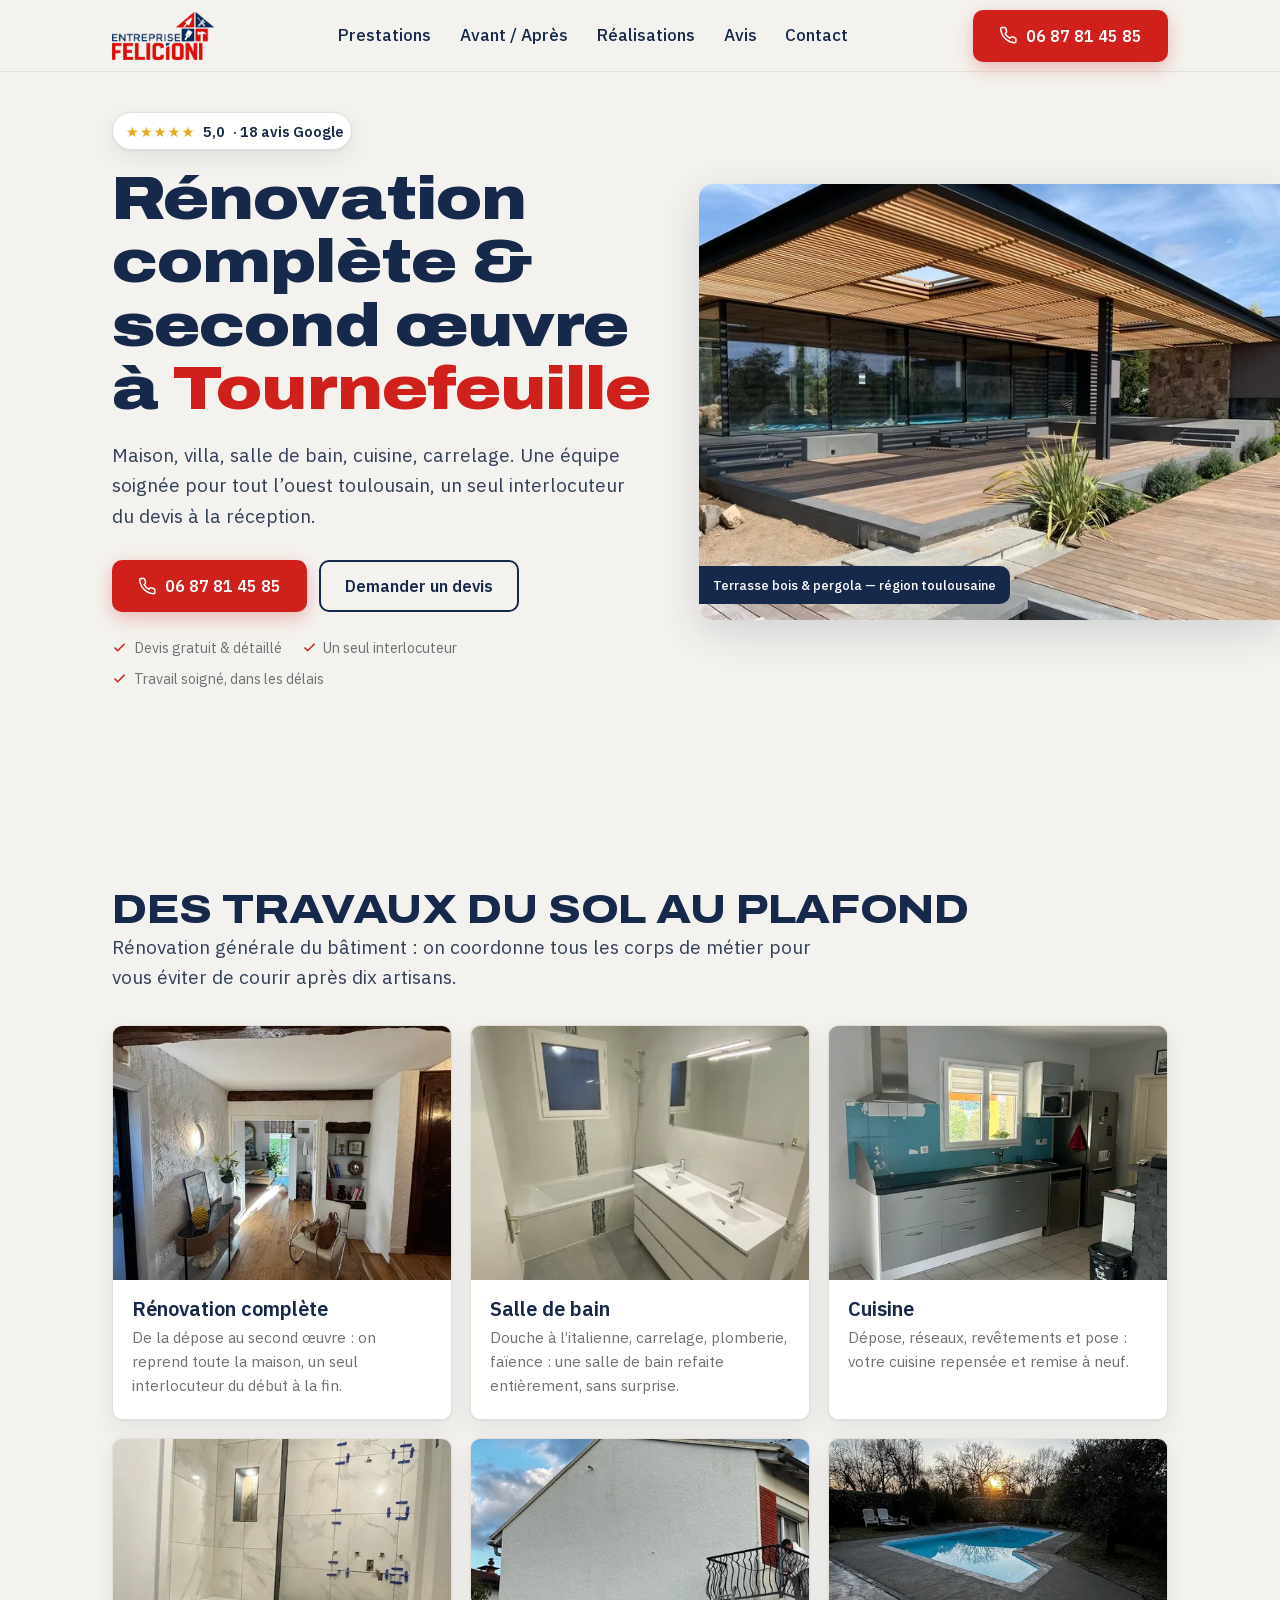
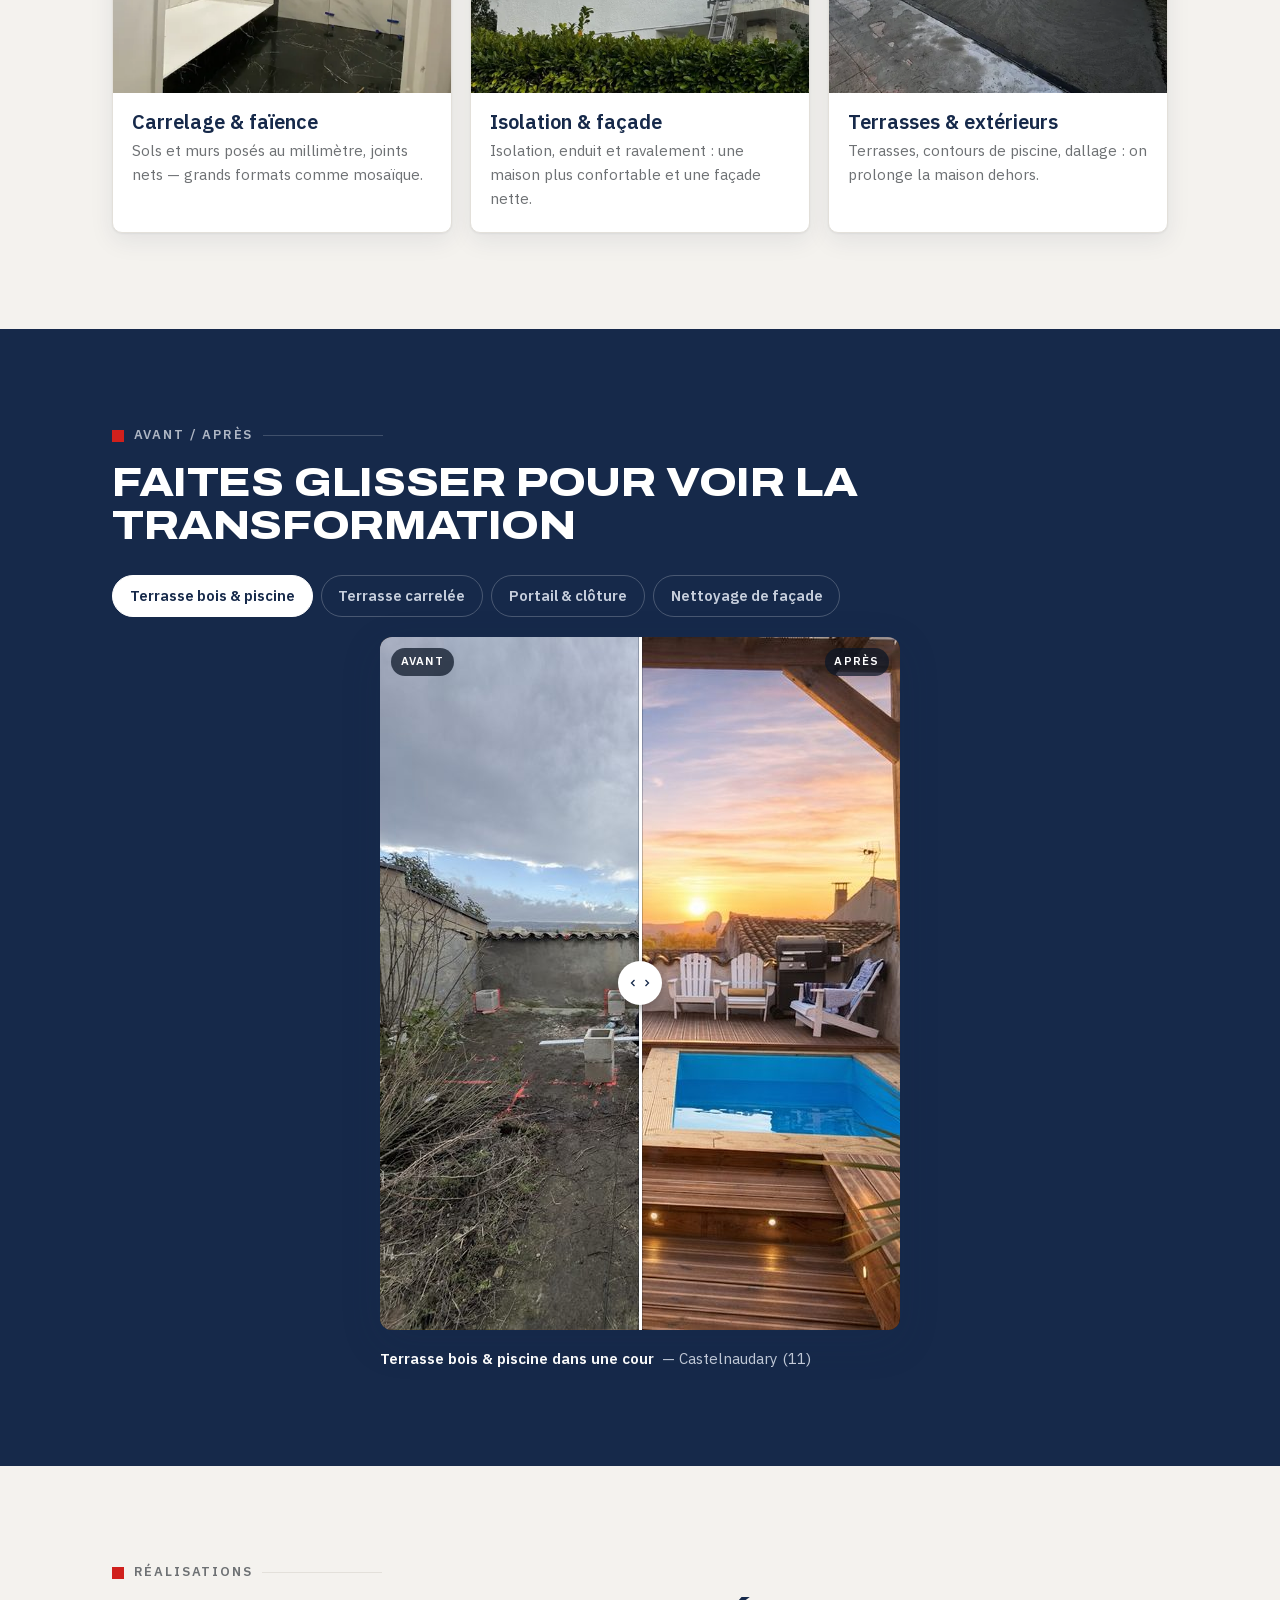
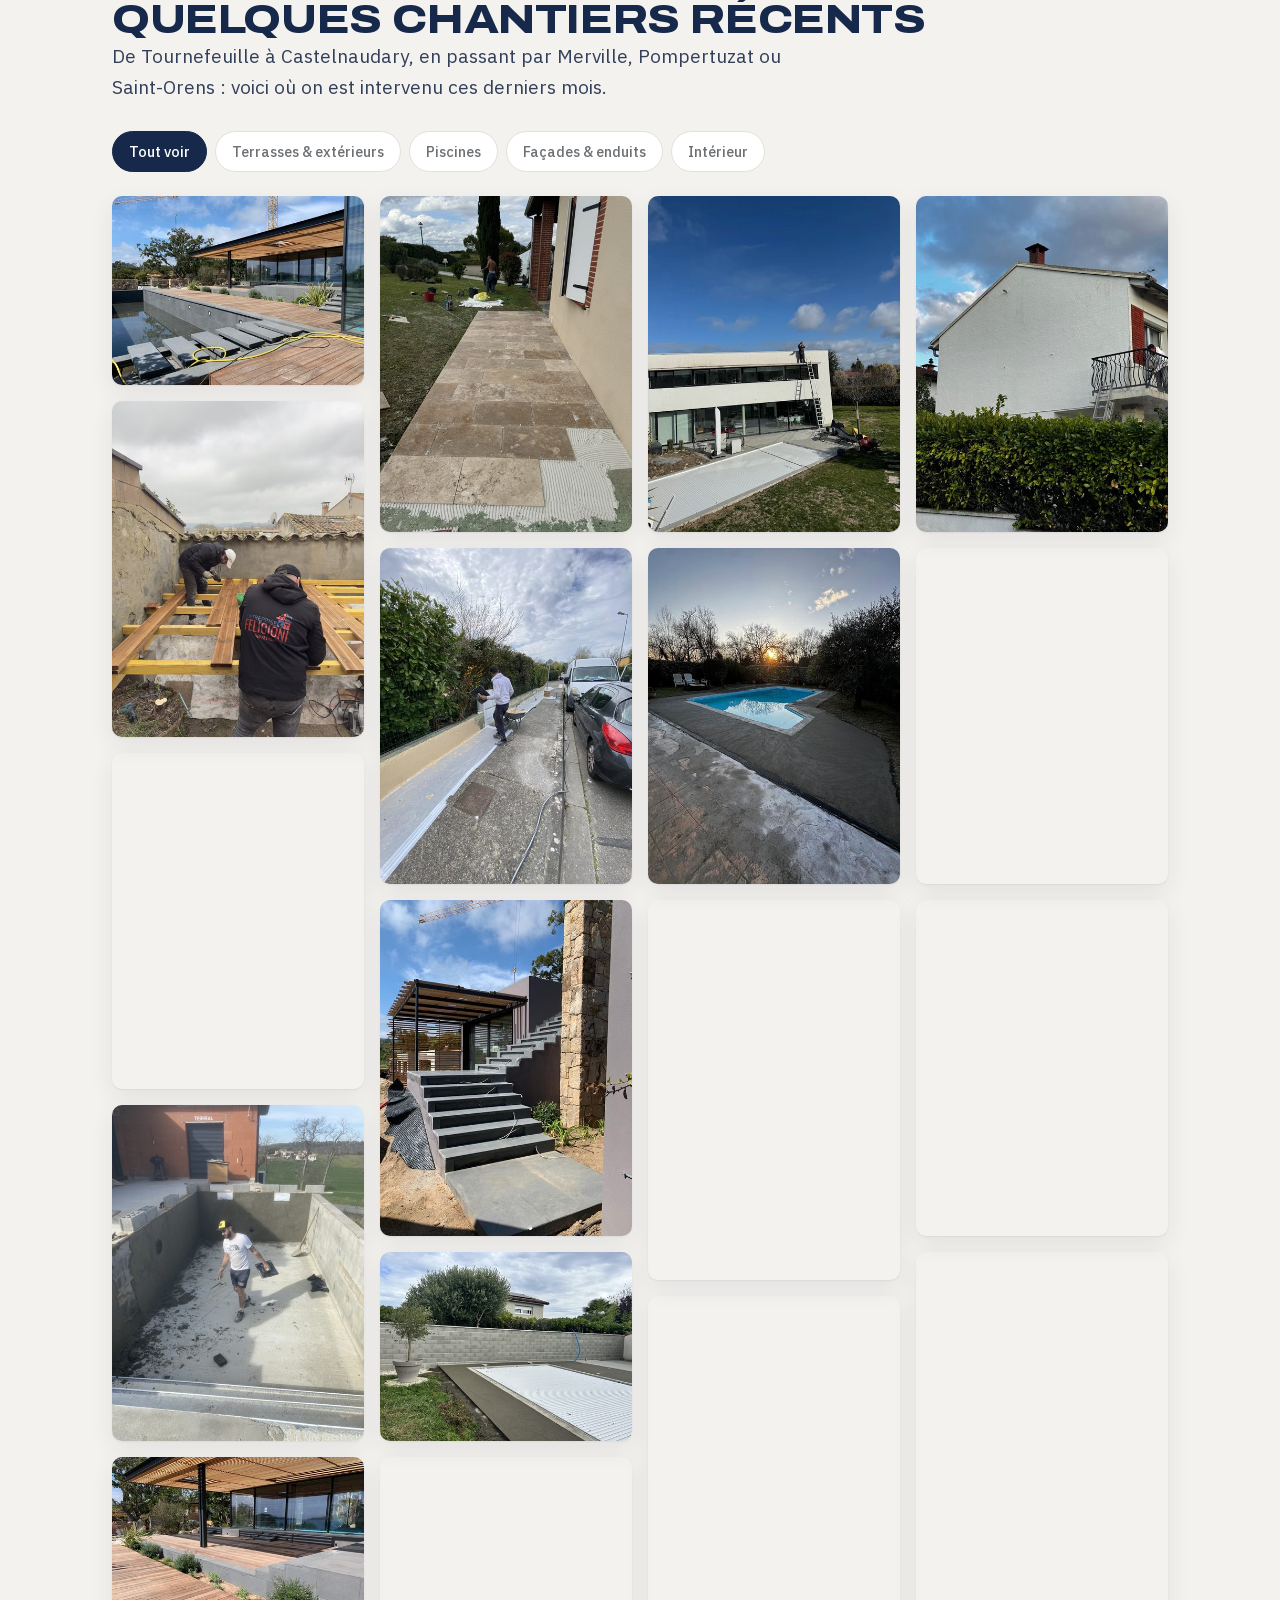
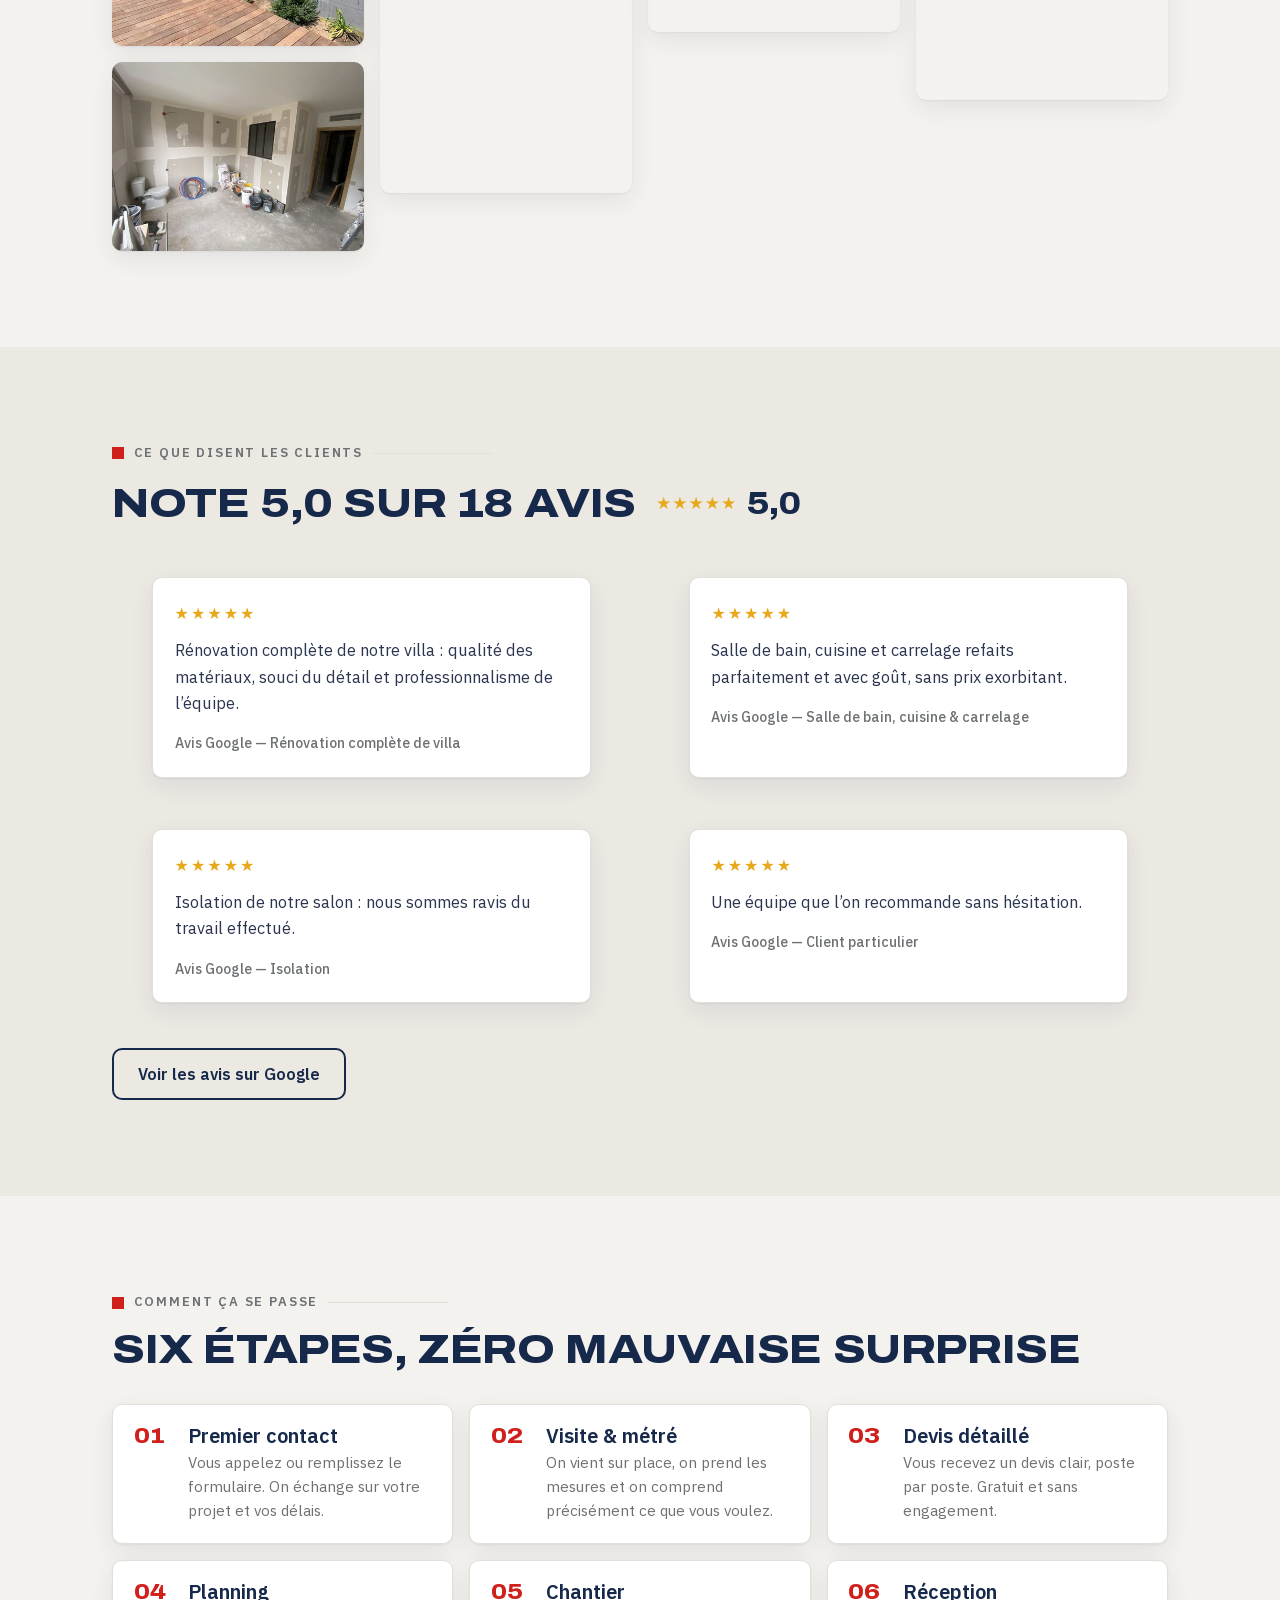
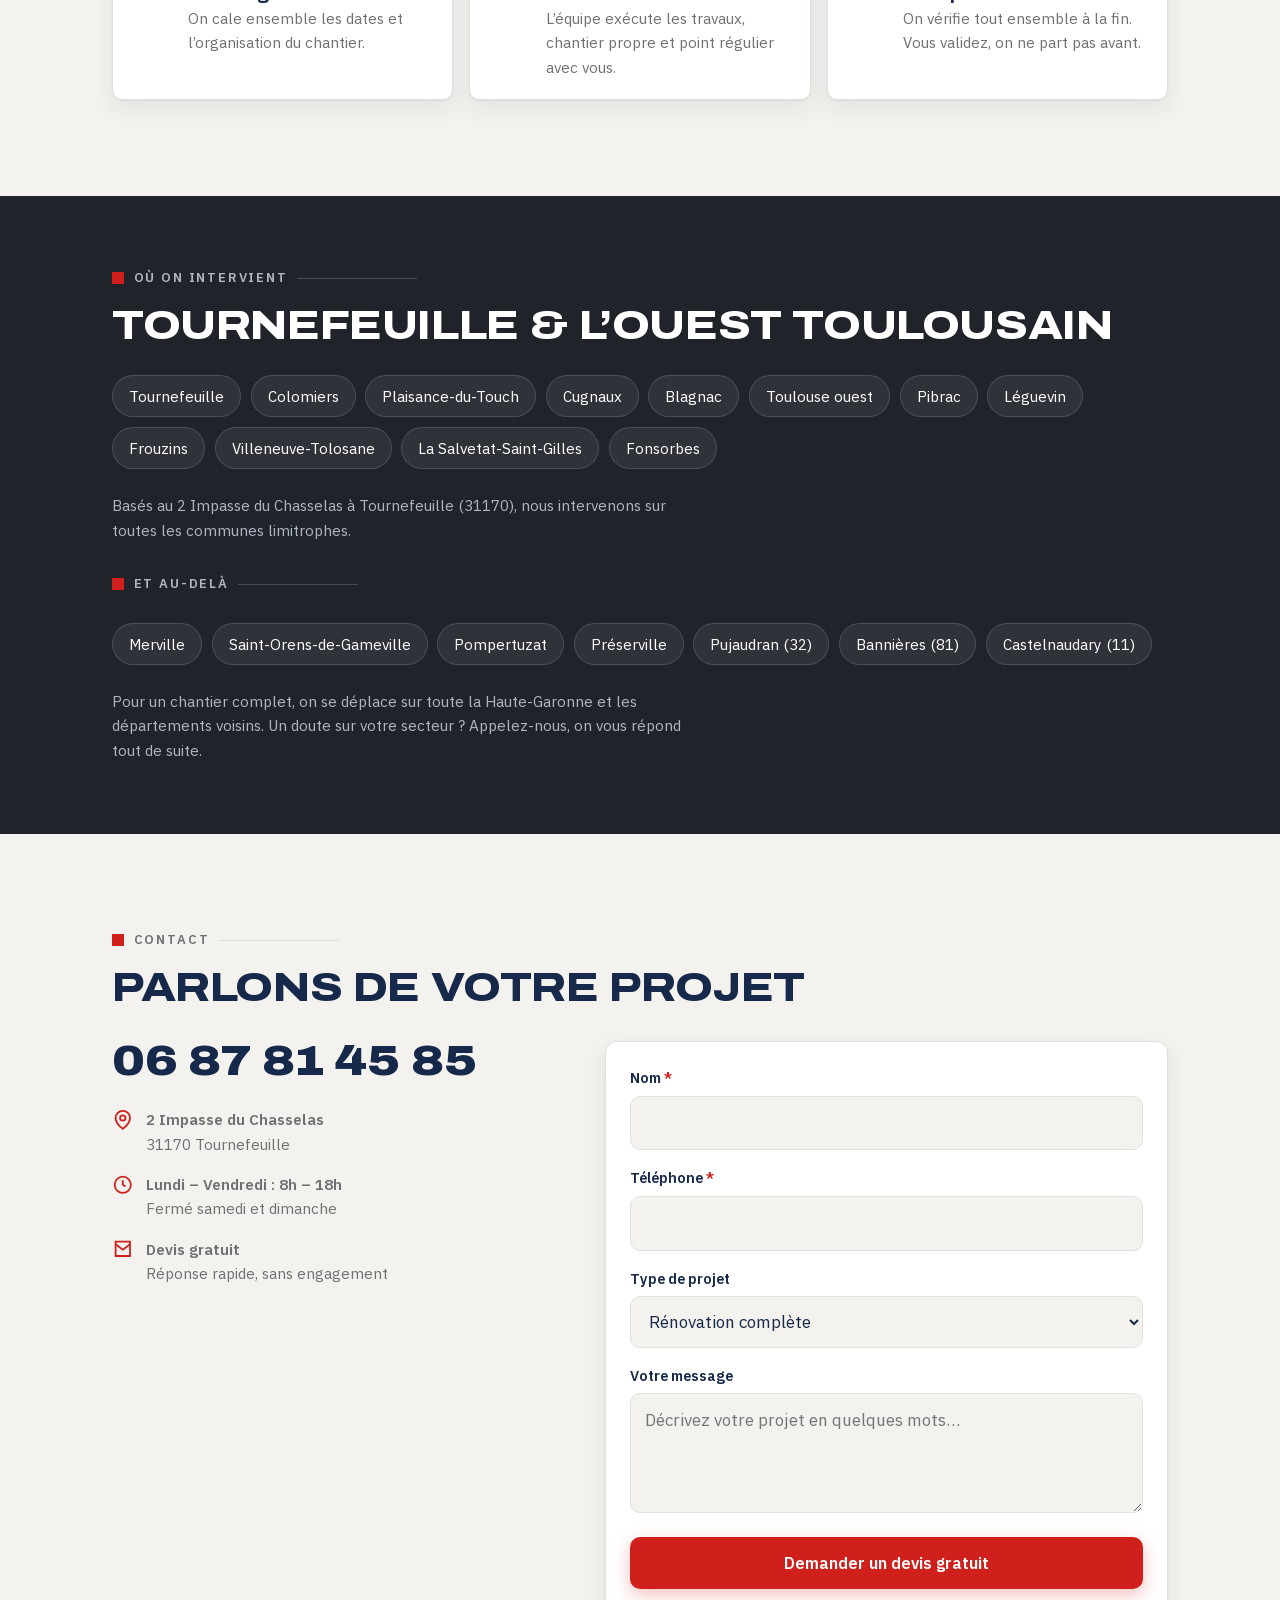
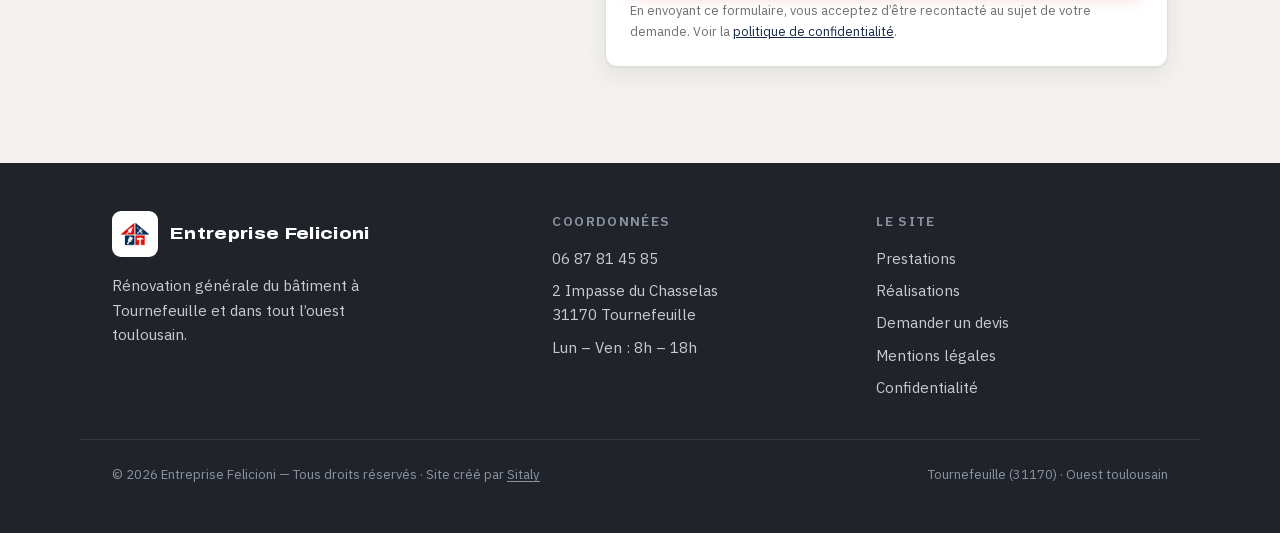
==== commit 0bfaadd9: "Hero plus imposant, la piscine passe en premier avant/après Hero : l'image déborde jusqu'au bord de " ====
--- a/index.html
+++ b/index.html
@@ -32,7 +32,7 @@
 <!-- Perf : préchargement police + image hero -->
 <link rel="preload" href="fonts/archivo-latin.woff2" as="font" type="font/woff2" crossorigin>
 <link rel="preload" href="img/hero-terrasse-bois-pergola-renovation-720.webp" as="image" type="image/webp" media="(min-width:860px)">
-<link rel="stylesheet" href="css/styles.css?v=3">
+<link rel="stylesheet" href="css/styles.css?v=5">
 
 <!-- Données structurées -->
 <script type="application/ld+json">
@@ -144,8 +144,8 @@
     </div>
     <div class="hero__media">
       <picture>
-        <source type="image/webp" srcset="img/hero-terrasse-bois-pergola-renovation-560.webp 560w, img/hero-terrasse-bois-pergola-renovation-720.webp 720w" sizes="(min-width:860px) 480px, 90vw">
-        <img src="img/hero-terrasse-bois-pergola-renovation-720.jpg" srcset="img/hero-terrasse-bois-pergola-renovation-560.jpg 560w, img/hero-terrasse-bois-pergola-renovation-720.jpg 720w" sizes="(min-width:860px) 480px, 90vw" width="720" height="540" alt="Terrasse en bois exotique et pergola à claire-voie réalisées par Entreprise Felicioni devant une villa contemporaine" fetchpriority="high" decoding="async">
+        <source type="image/webp" srcset="img/hero-terrasse-bois-pergola-renovation-560.webp 560w, img/hero-terrasse-bois-pergola-renovation-720.webp 720w" sizes="(min-width:1120px) 780px, (min-width:860px) 56vw, 100vw">
+        <img src="img/hero-terrasse-bois-pergola-renovation-720.jpg" srcset="img/hero-terrasse-bois-pergola-renovation-560.jpg 560w, img/hero-terrasse-bois-pergola-renovation-720.jpg 720w" sizes="(min-width:1120px) 780px, (min-width:860px) 56vw, 100vw" width="720" height="540" alt="Terrasse en bois exotique et pergola à claire-voie réalisées par Entreprise Felicioni devant une villa contemporaine" fetchpriority="high" decoding="async">
       </picture>
       <span class="hero__tag">Terrasse bois &amp; pergola — région toulousaine</span>
     </div>
@@ -218,13 +218,13 @@
     <p class="overline reveal">Avant / Après</p>
     <h2 class="reveal">Faites glisser pour voir la transformation</h2>
     <div class="ba__tabs reveal" role="tablist" aria-label="Chantiers avant / après">
-      <button class="ba__tab" role="tab" aria-selected="true" data-panel="ba-terrasse">Terrasse carrelée</button>
-      <button class="ba__tab" role="tab" aria-selected="false" data-panel="ba-piscine">Terrasse bois &amp; piscine</button>
+      <button class="ba__tab" role="tab" aria-selected="true" data-panel="ba-piscine">Terrasse bois &amp; piscine</button>
+      <button class="ba__tab" role="tab" aria-selected="false" data-panel="ba-terrasse">Terrasse carrelée</button>
       <button class="ba__tab" role="tab" aria-selected="false" data-panel="ba-portail">Portail &amp; clôture</button>
       <button class="ba__tab" role="tab" aria-selected="false" data-panel="ba-facade">Nettoyage de façade</button>
     </div>
 
-    <div class="ba__panel reveal" id="ba-terrasse" role="tabpanel">
+    <div class="ba__panel reveal" id="ba-terrasse" role="tabpanel" hidden>
       <div class="compare">
         <img class="compare__after" src="img/apres-terrasse-1200.jpg" srcset="img/apres-terrasse-768.jpg 768w, img/apres-terrasse-1200.jpg 1200w" sizes="(min-width:860px) 1080px, 100vw" width="1200" height="674" loading="lazy" decoding="async" alt="Terrasse carrelée avec salon de jardin, après travaux">
         <img class="compare__before" src="img/avant-terrasse-1200.jpg" srcset="img/avant-terrasse-768.jpg 768w, img/avant-terrasse-1200.jpg 1200w" sizes="(min-width:860px) 1080px, 100vw" width="1200" height="674" loading="lazy" decoding="async" alt="Jardin avant travaux, pelouse à l’emplacement de la future terrasse">
@@ -239,7 +239,7 @@
       <p class="compare__caption"><b>Création de terrasse carrelée</b> — ouest toulousain</p>
     </div>
 
-    <div class="ba__panel reveal" id="ba-piscine" role="tabpanel" hidden>
+    <div class="ba__panel reveal" id="ba-piscine" role="tabpanel">
       <div class="compare compare--portrait">
         <img class="compare__after" src="img/apres-terrasse-bois-piscine-castelnaudary-680.jpg" srcset="img/apres-terrasse-bois-piscine-castelnaudary-520.jpg 520w, img/apres-terrasse-bois-piscine-castelnaudary-680.jpg 680w" sizes="(min-width:860px) 520px, 100vw" width="680" height="906" loading="lazy" decoding="async" alt="Terrasse en bois avec piscine et éclairage encastré au coucher du soleil, après travaux à Castelnaudary">
         <img class="compare__before" src="img/avant-terrasse-bois-piscine-castelnaudary-1040.jpg" srcset="img/avant-terrasse-bois-piscine-castelnaudary-520.jpg 520w, img/avant-terrasse-bois-piscine-castelnaudary-1040.jpg 1040w" sizes="(min-width:860px) 520px, 100vw" width="1040" height="1387" loading="lazy" decoding="async" alt="Cour en friche entre des murs anciens avant la création de la terrasse et de la piscine à Castelnaudary">
@@ -493,6 +493,6 @@
   <button class="lightbox__nav lightbox__nav--next" aria-label="Suivante">›</button>
 </div>
 
-<script src="js/main.js?v=3" defer></script>
+<script src="js/main.js?v=5" defer></script>
 </body>
 </html>
--- a/css/styles.css
+++ b/css/styles.css
@@ -157,8 +157,12 @@
 .hero__trust{list-style:none;padding:0;margin:1.5rem 0 0;display:flex;flex-wrap:wrap;gap:.4rem 1.25rem;font-size:.9rem;color:var(--beton)}
 .hero__trust span{display:inline-flex;align-items:center;gap:.4rem}
 .hero__trust svg{width:1.05em;height:1.05em;color:var(--rouge)}
-.hero__media{position:relative}
-.hero__media img{width:100%;border-radius:14px;box-shadow:var(--sh-lg);object-fit:cover;aspect-ratio:4/3}
+/* L'image déborde jusqu'au bord de l'écran : bandeau pleine largeur sur mobile,
+   débord à droite sur grand écran. `overflow:clip` évite la barre horizontale
+   quand 100vw compte l'ascenseur. */
+main{overflow-x:clip}
+.hero__media{position:relative;margin-inline:calc(-1 * var(--pad))}
+.hero__media img{width:100%;box-shadow:var(--sh-lg);object-fit:cover;aspect-ratio:4/3}
 .hero__tag{position:absolute;left:0;bottom:1rem;background:var(--bleu);color:#fff;
   font-size:.82rem;font-weight:500;padding:.55rem .9rem;border-radius:0 var(--r) var(--r) 0}
 
@@ -365,8 +369,9 @@
   .callbar{display:none}
   .footer{padding-bottom:3rem}
 
-  .hero__grid{grid-template-columns:1.05fr .95fr}
-  .hero__media img{aspect-ratio:4/3}
+  .hero__grid{grid-template-columns:.92fr 1.08fr}
+  .hero__media{margin-inline:0 calc(-1 * var(--pad))}
+  .hero__media img{aspect-ratio:4/3;border-radius:14px 0 0 14px}
   .prest__grid{grid-template-columns:repeat(3,1fr)}
   .steps{grid-template-columns:repeat(3,1fr)}
   .compare{aspect-ratio:16/10}
@@ -374,6 +379,10 @@
   .contact__grid{grid-template-columns:.9fr 1.1fr}
   .reviews__grid{grid-template-columns:repeat(2,1fr)}
 }
+/* Au-delà de la largeur du conteneur, le débord se calcule sur le viewport */
+@media (min-width:1120px){
+  .hero__media{margin-inline:0 calc((var(--maxw) - 100vw) / 2 - var(--pad))}
+}
 @media (min-width:1040px){
   .gallery{columns:4}
 }
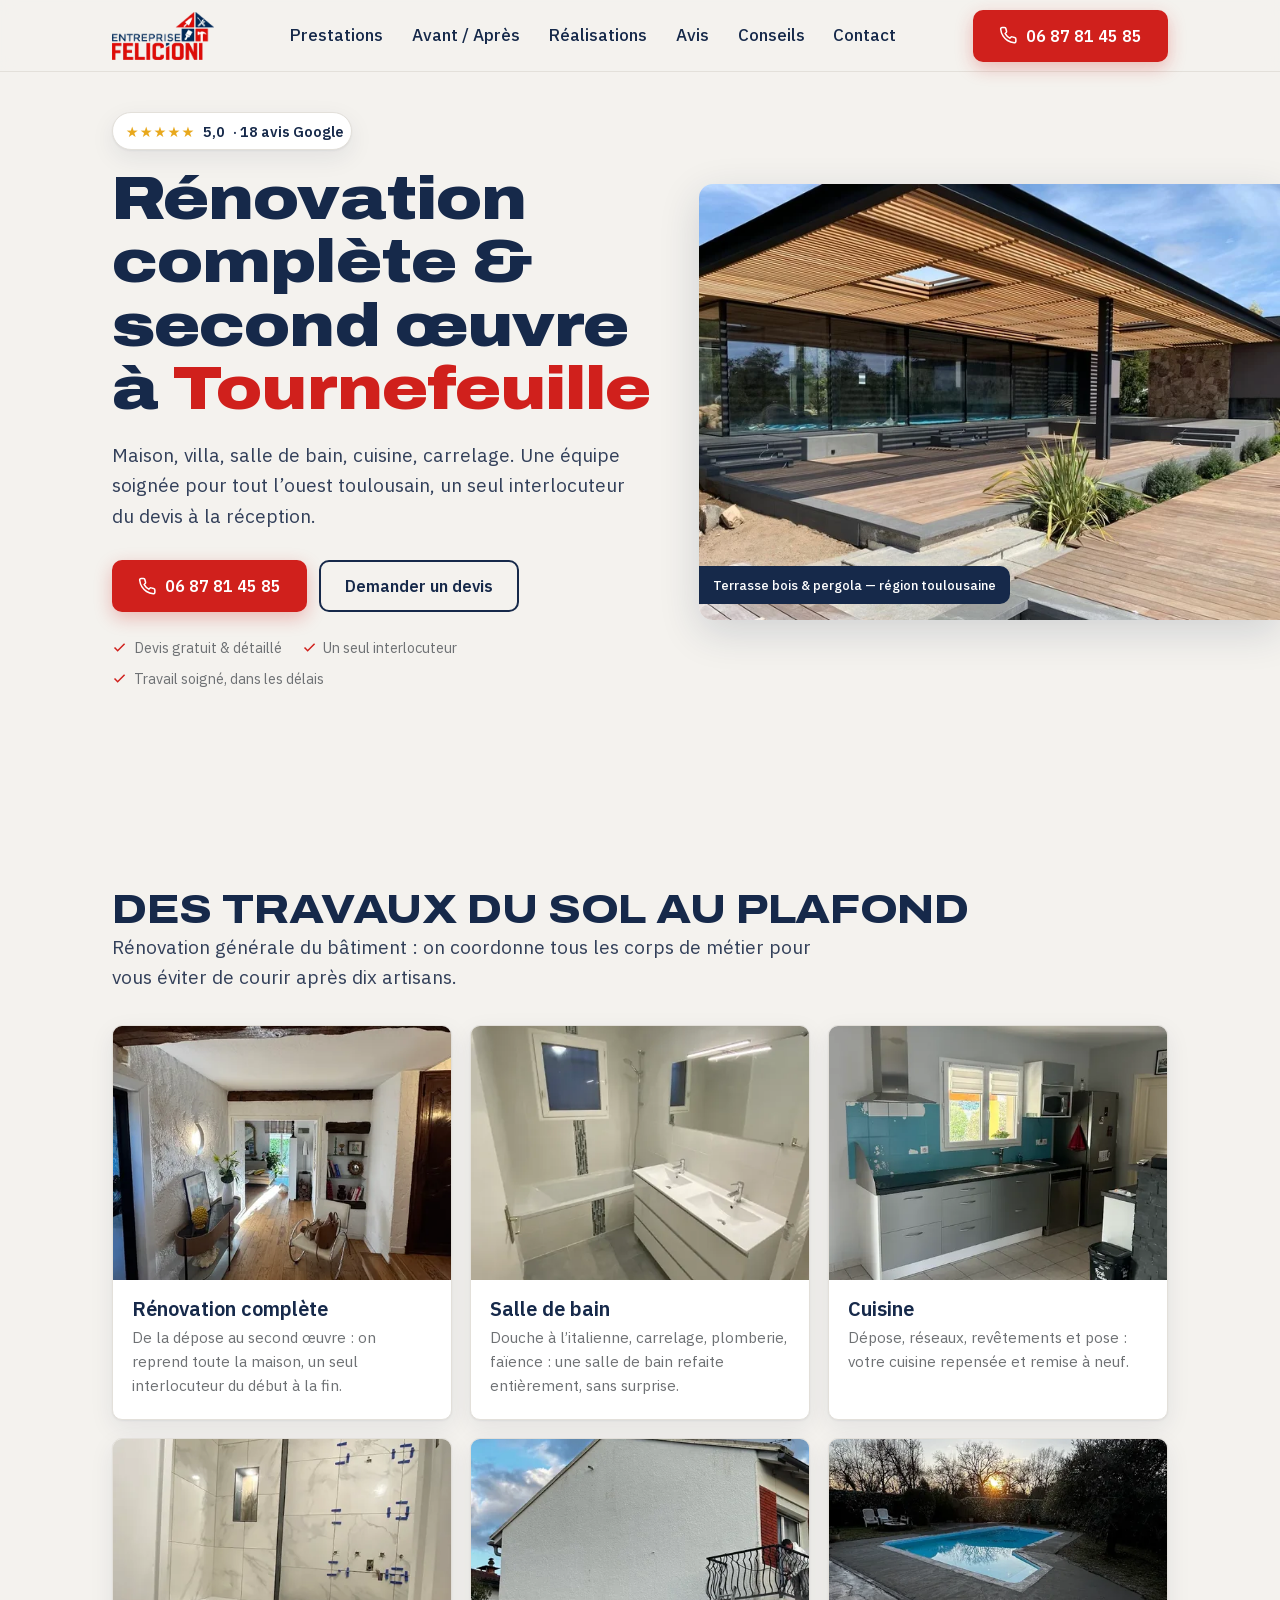
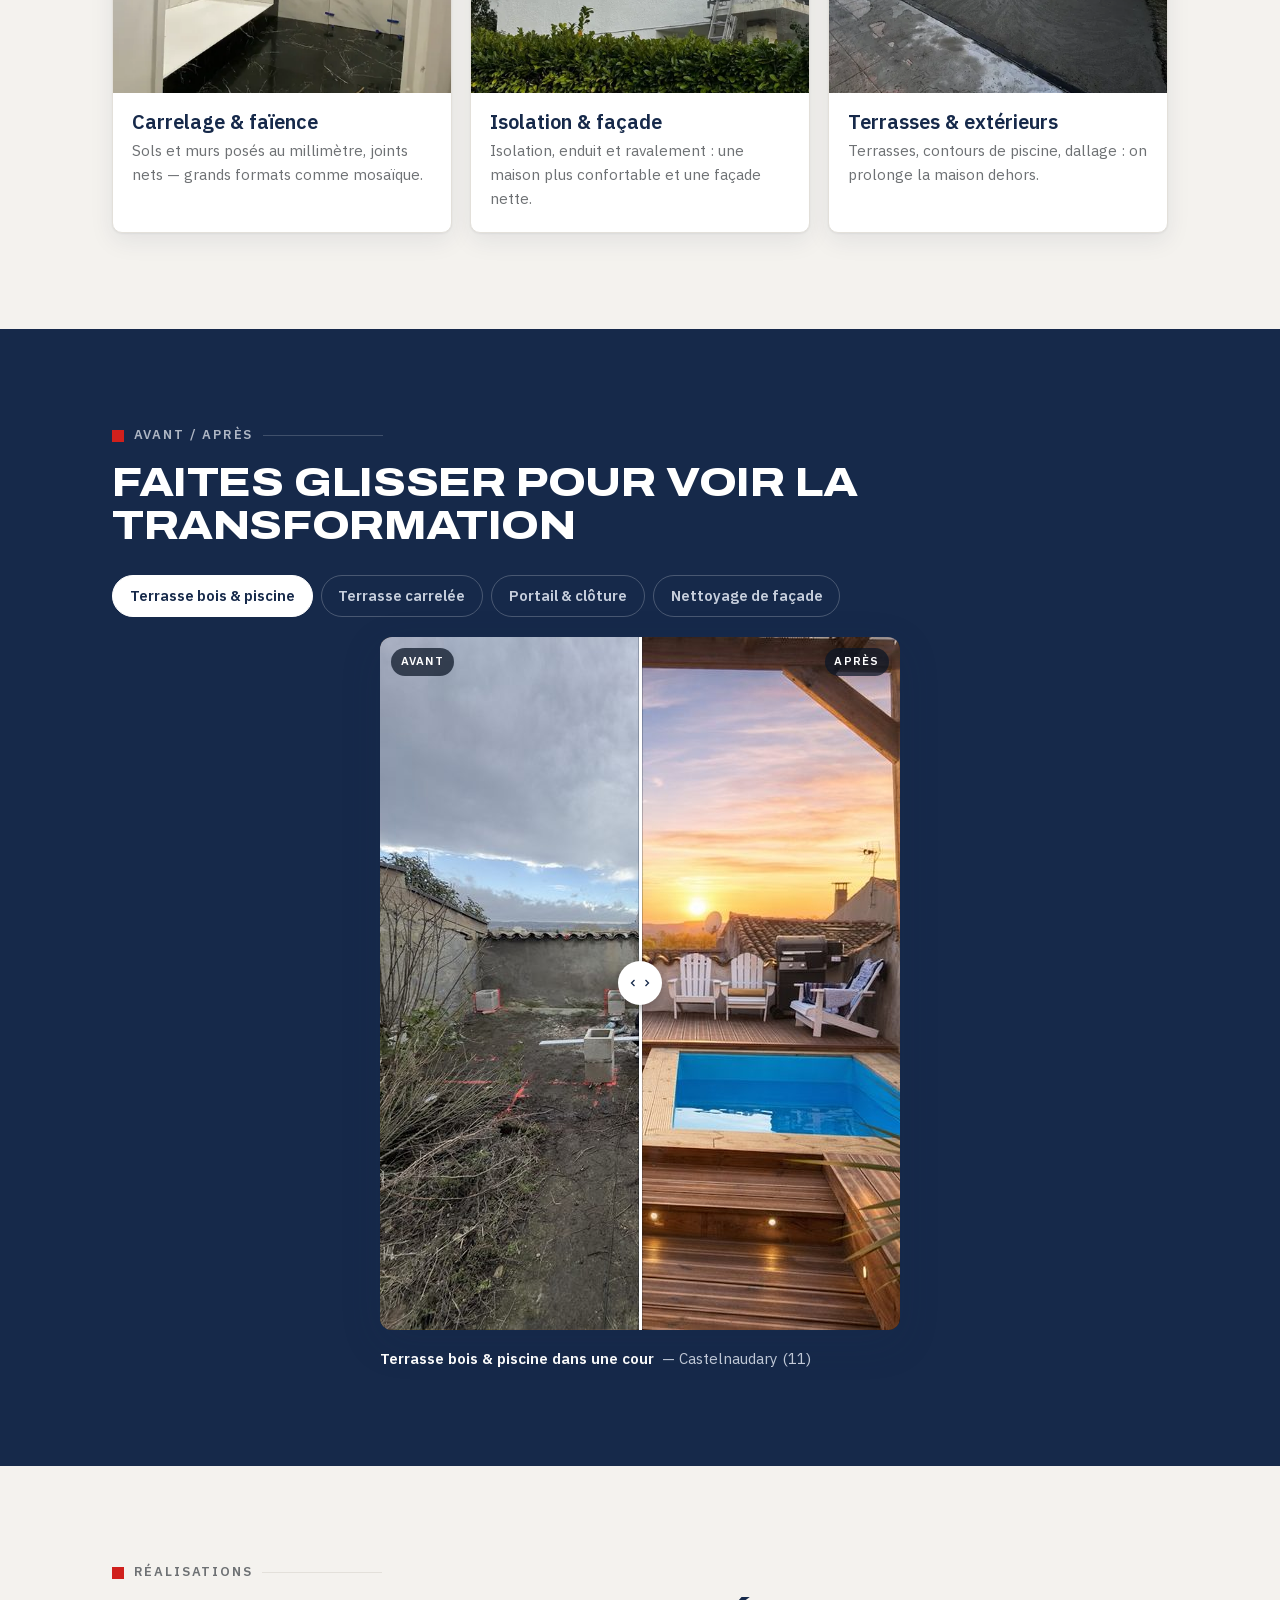
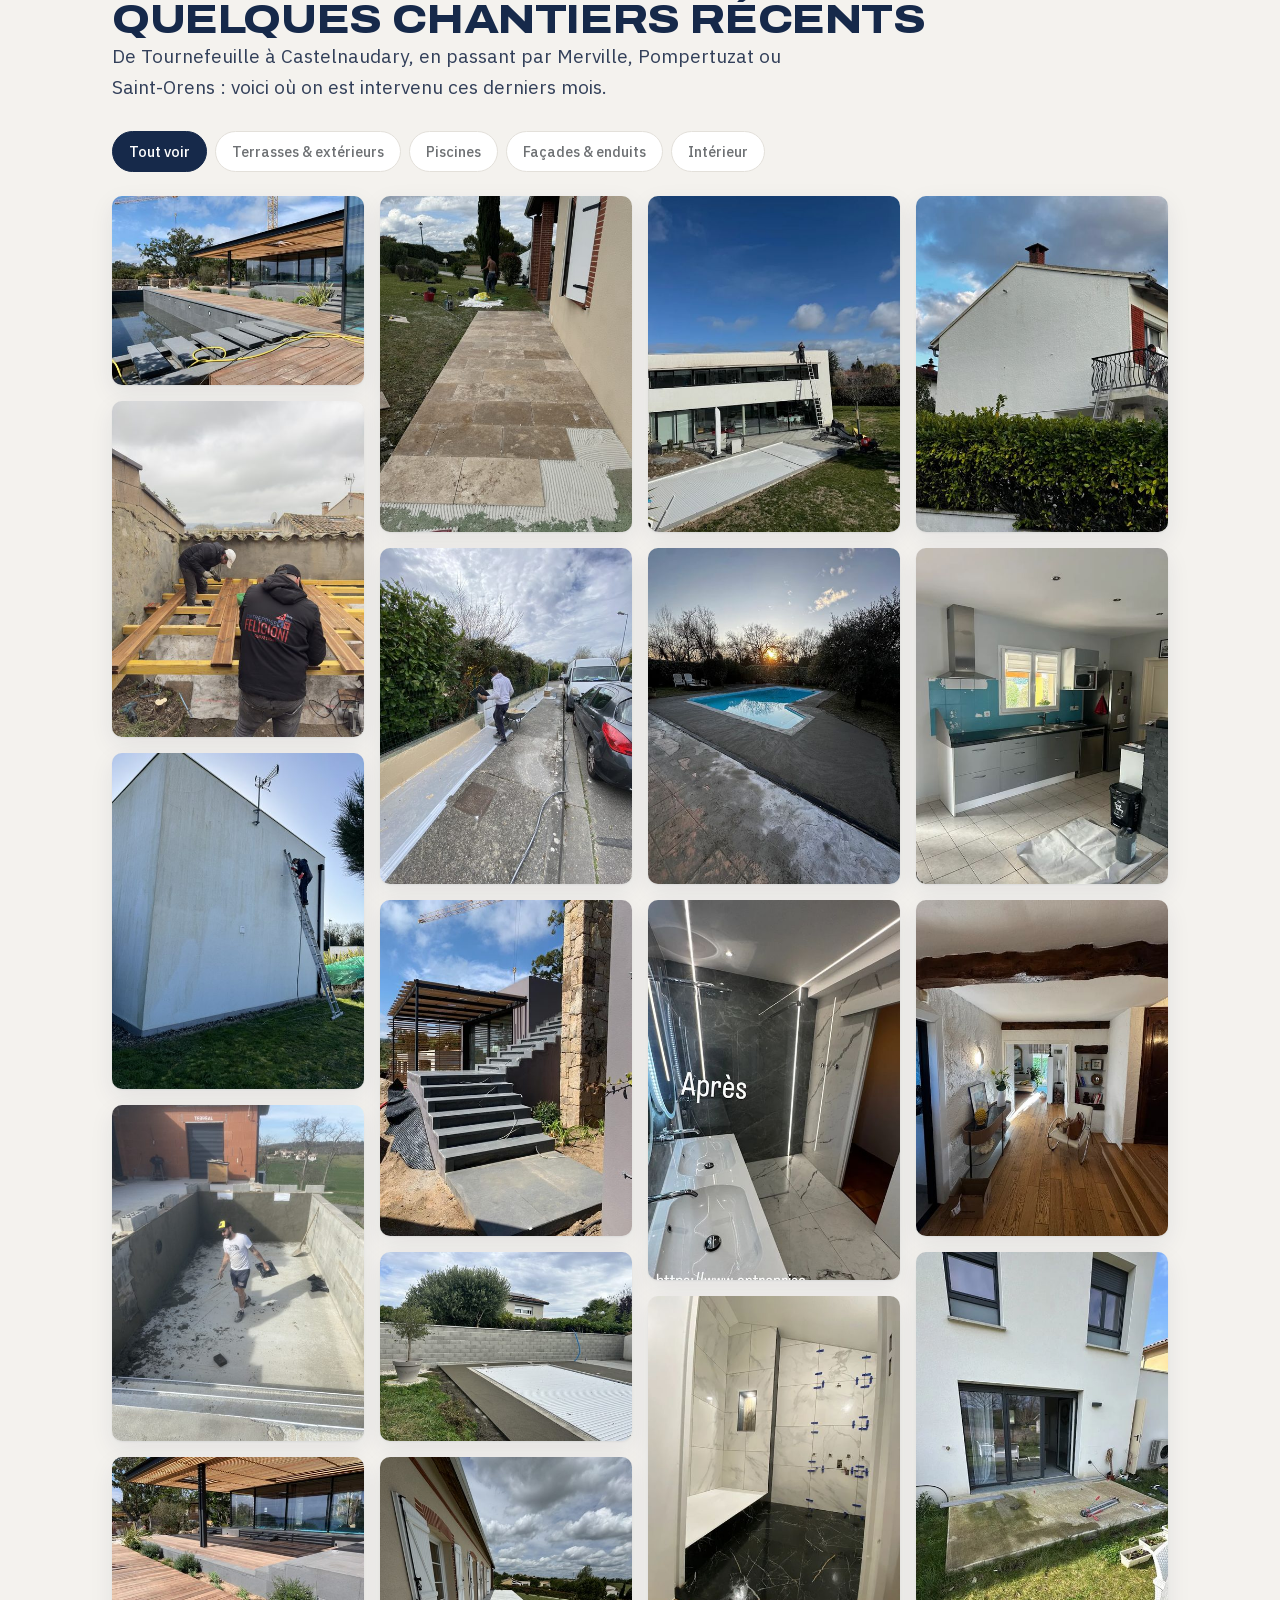
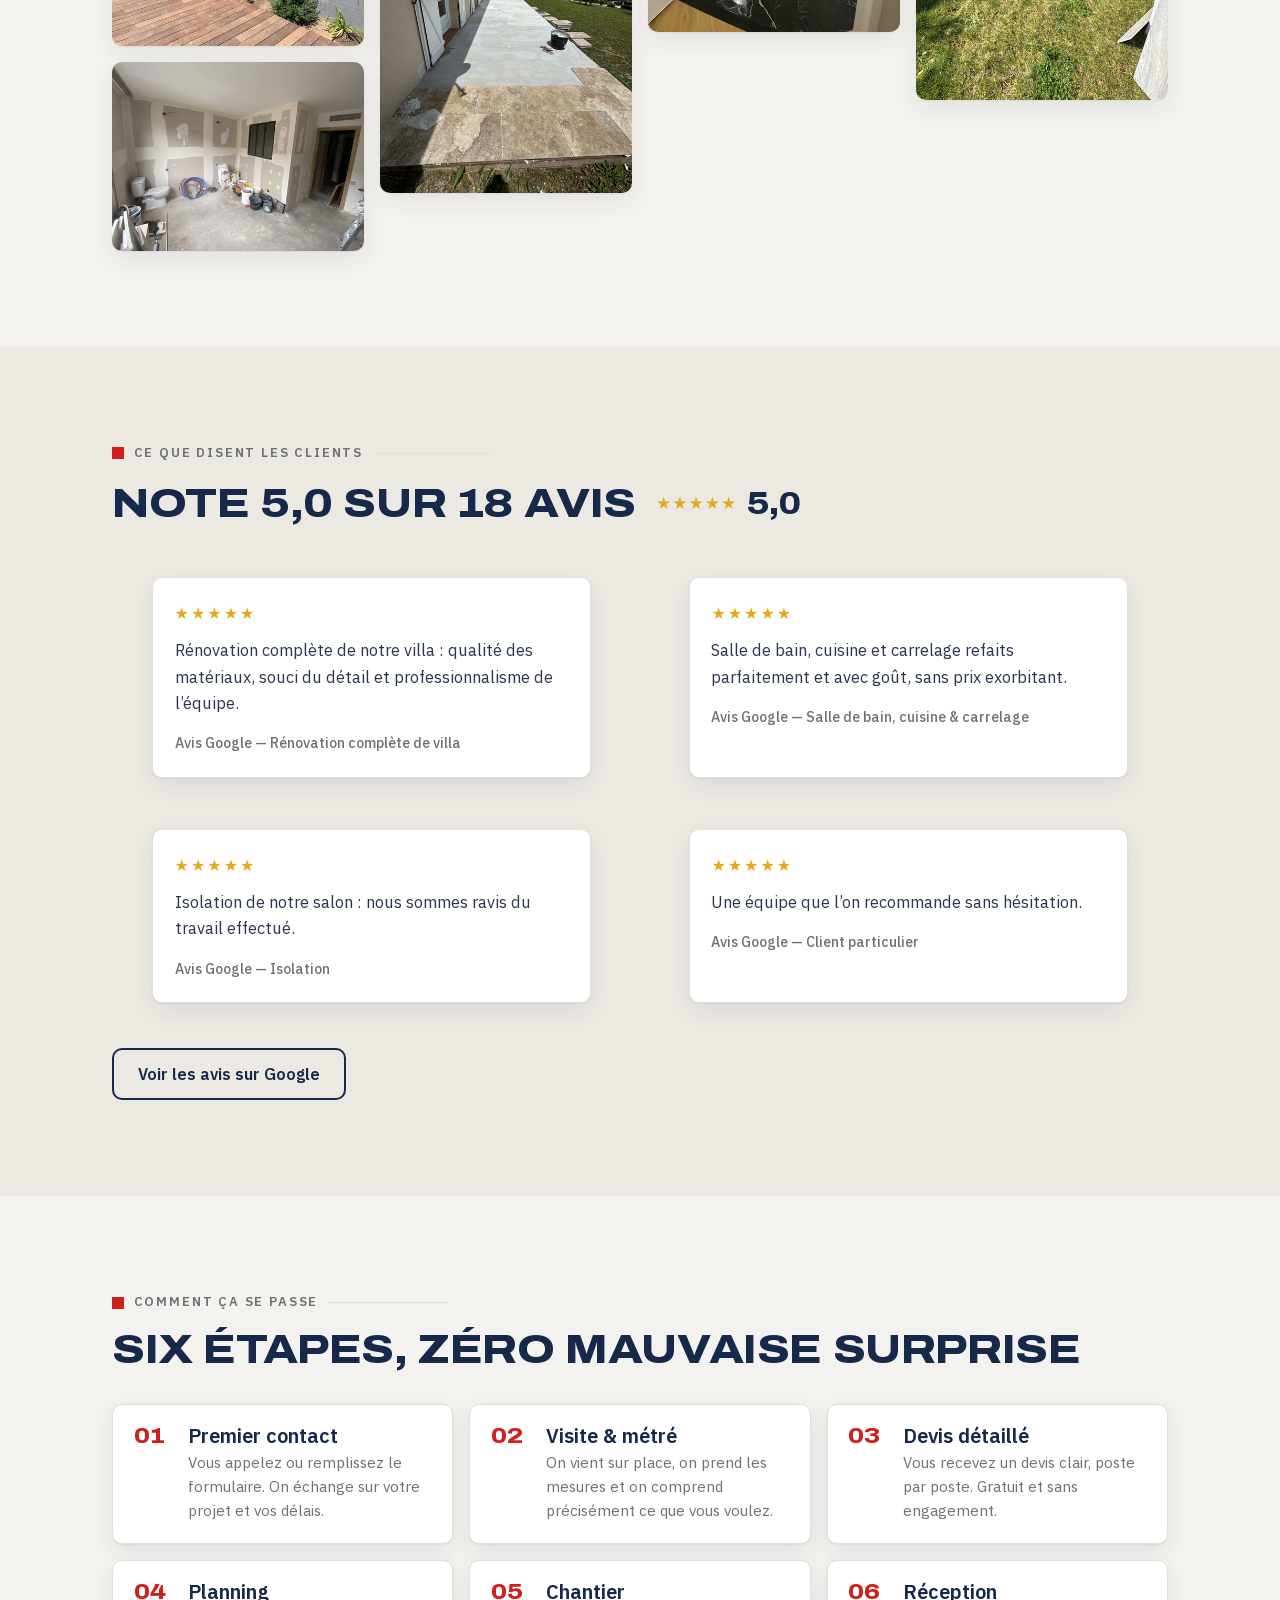
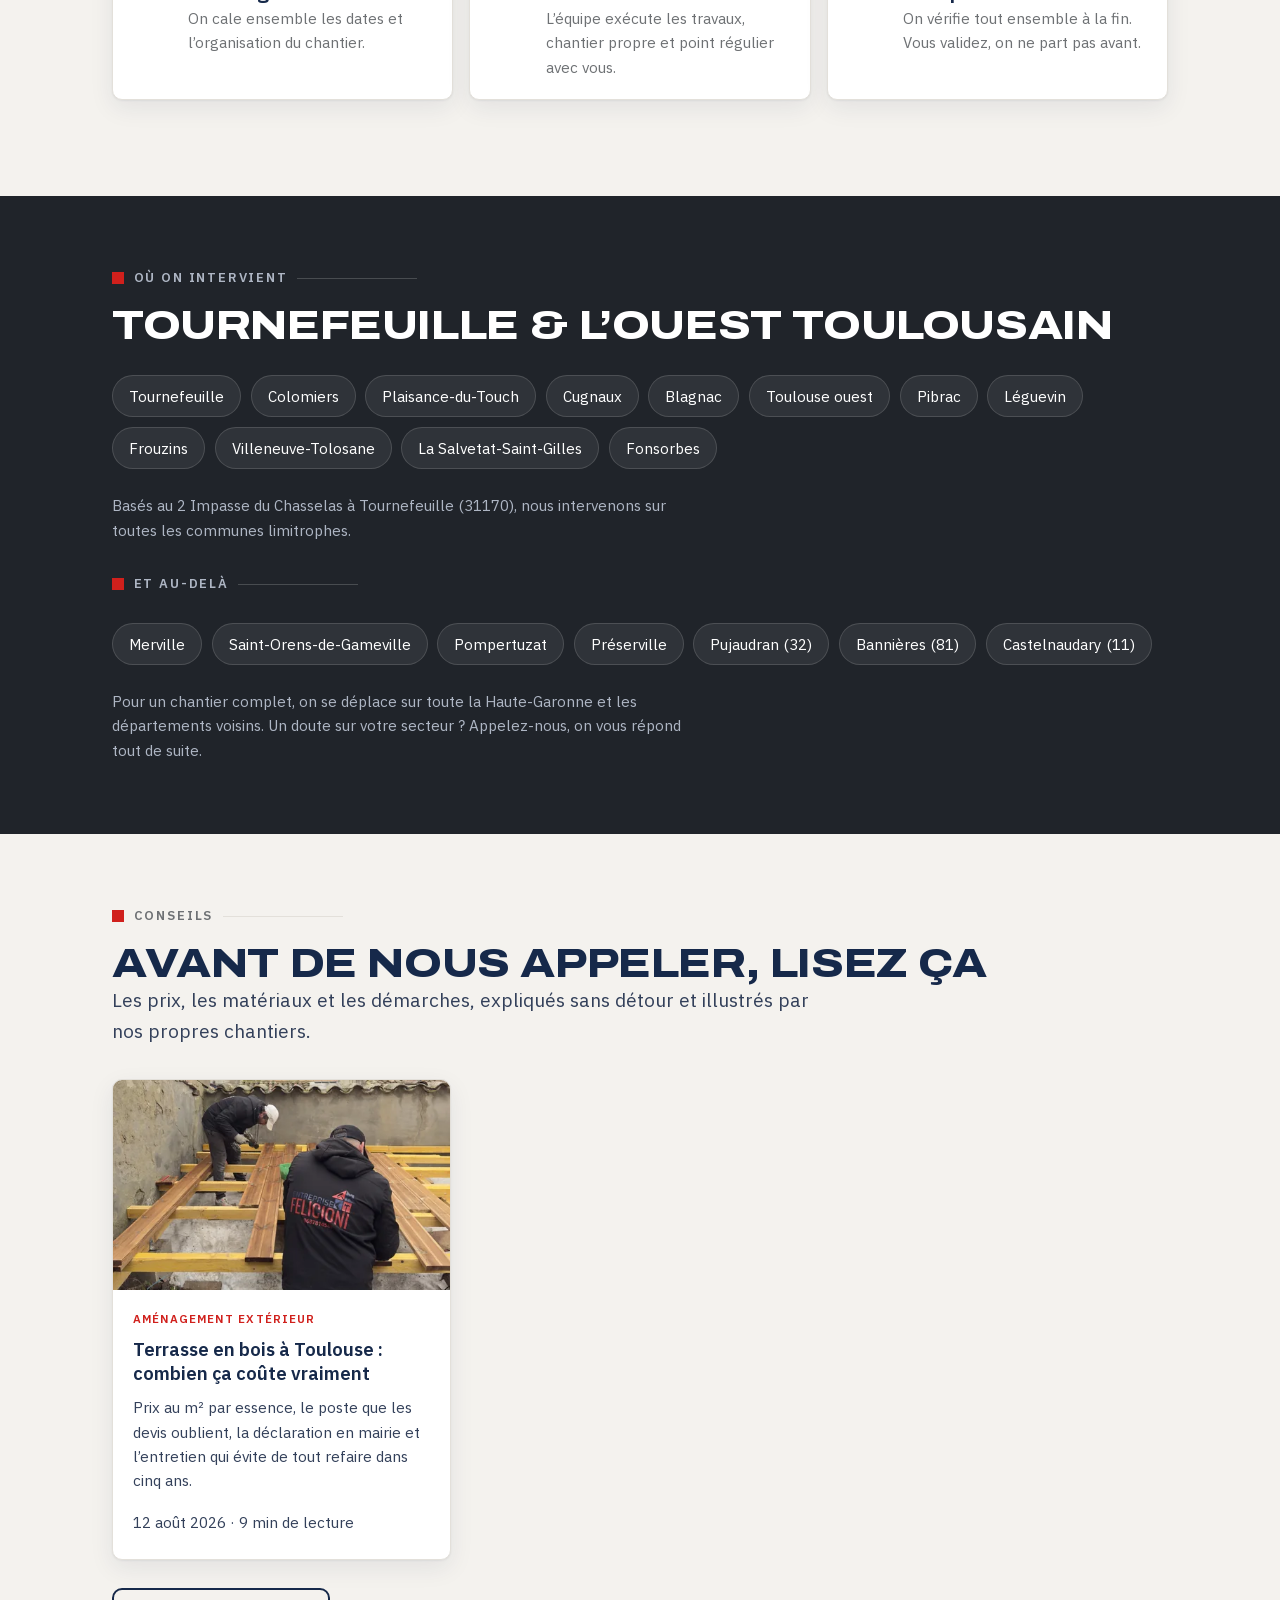
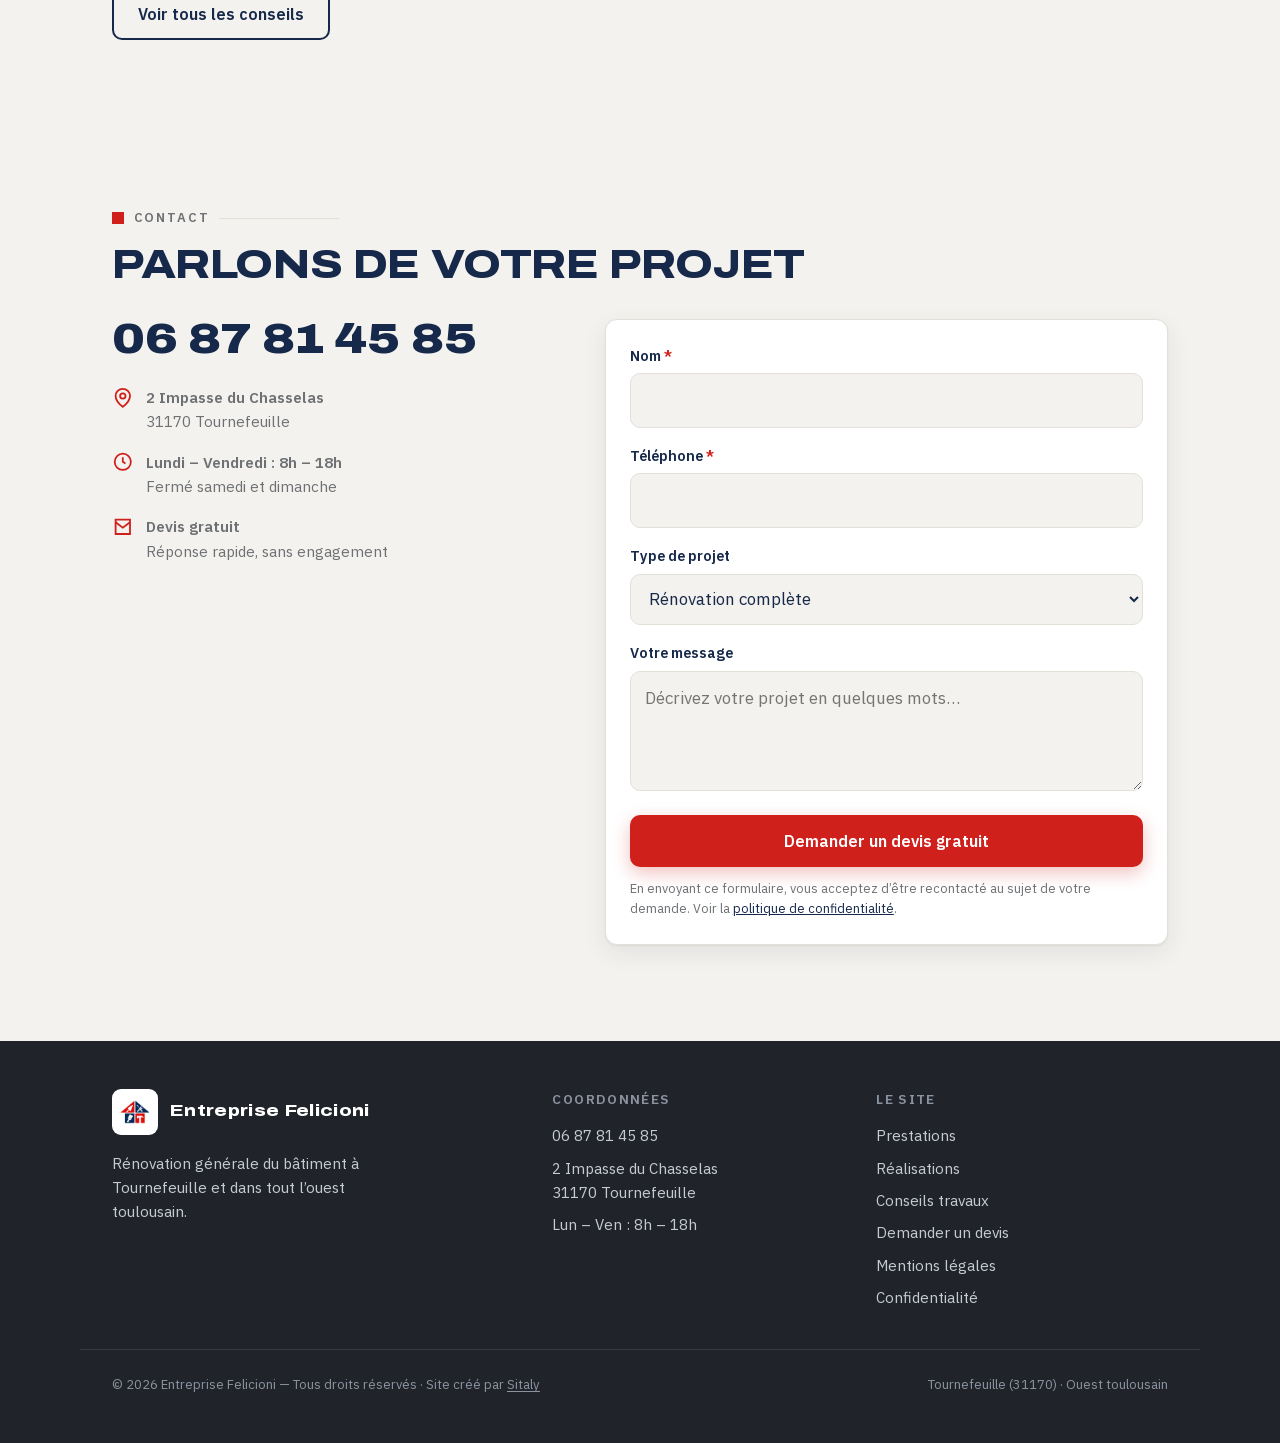
==== commit a53fa4a2: "Blog : page conseils, premier article et stratégie SEO local Recherche de mots-clés réelle (Semrush," ====
--- a/index.html
+++ b/index.html
@@ -32,7 +32,7 @@
 <!-- Perf : préchargement police + image hero -->
 <link rel="preload" href="fonts/archivo-latin.woff2" as="font" type="font/woff2" crossorigin>
 <link rel="preload" href="img/hero-terrasse-bois-pergola-renovation-720.webp" as="image" type="image/webp" media="(min-width:860px)">
-<link rel="stylesheet" href="css/styles.css?v=5">
+<link rel="stylesheet" href="css/styles.css?v=6">
 
 <!-- Données structurées -->
 <script type="application/ld+json">
@@ -91,6 +91,7 @@
       <a href="#avant-apres">Avant / Après</a>
       <a href="#realisations">Réalisations</a>
       <a href="#avis">Avis</a>
+      <a href="blog/">Conseils</a>
       <a href="#contact">Contact</a>
     </nav>
     <a class="btn btn--primary header__cta" href="tel:+33687814585">
@@ -112,6 +113,7 @@
       <a href="#realisations">Réalisations</a>
       <a href="#avis">Avis</a>
       <a href="#methode">Comment ça se passe</a>
+      <a href="blog/">Conseils</a>
       <a href="#contact">Contact</a>
     </div>
   </div>
@@ -386,6 +388,32 @@
       <span>Pujaudran (32)</span><span>Bannières (81)</span><span>Castelnaudary (11)</span>
     </div>
     <p class="zone__note reveal">Pour un chantier complet, on se déplace sur toute la Haute-Garonne et les départements voisins. Un doute sur votre secteur ? Appelez-nous, on vous répond tout de suite.</p>
+  </div>
+</section>
+
+<!-- ================= CONSEILS ================= -->
+<section class="section section--tight" id="conseils">
+  <div class="wrap">
+    <p class="overline reveal">Conseils</p>
+    <h2 class="reveal">Avant de nous appeler, lisez ça</h2>
+    <p class="lead reveal">Les prix, les matériaux et les démarches, expliqués sans détour et illustrés par nos propres chantiers.</p>
+    <div class="posts reveal">
+      <article class="postcard">
+        <div class="postcard__media">
+          <picture>
+            <source type="image/webp" srcset="img/blog-terrasse-bois-toulouse-480.webp 480w, img/blog-terrasse-bois-toulouse-760.webp 760w" sizes="(min-width:960px) 340px,(min-width:640px) 45vw,90vw">
+            <img src="img/blog-terrasse-bois-toulouse-480.jpg" srcset="img/blog-terrasse-bois-toulouse-480.jpg 480w, img/blog-terrasse-bois-toulouse-760.jpg 760w" sizes="(min-width:960px) 340px,(min-width:640px) 45vw,90vw" width="480" height="300" loading="lazy" decoding="async" alt="Pose des lames d’une terrasse en bois sur lambourdes par l’Entreprise Felicioni">
+          </picture>
+        </div>
+        <div class="postcard__body">
+          <span class="postcard__tag">Aménagement extérieur</span>
+          <h3><a href="blog/terrasse-bois-toulouse/">Terrasse en bois à Toulouse : combien ça coûte vraiment</a></h3>
+          <p>Prix au m² par essence, le poste que les devis oublient, la déclaration en mairie et l’entretien qui évite de tout refaire dans cinq ans.</p>
+          <p class="postcard__meta">12 août 2026 · 9 min de lecture</p>
+        </div>
+      </article>
+    </div>
+    <p style="margin-top:1.75rem"><a class="btn btn--ghost" href="blog/">Voir tous les conseils</a></p>
   </div>
 </section>
 
@@ -465,6 +493,7 @@
       <ul>
         <li><a href="#prestations">Prestations</a></li>
         <li><a href="#realisations">Réalisations</a></li>
+        <li><a href="blog/">Conseils travaux</a></li>
         <li><a href="#contact">Demander un devis</a></li>
         <li><a href="mentions-legales.html">Mentions légales</a></li>
         <li><a href="politique-confidentialite.html">Confidentialité</a></li>
@@ -493,6 +522,6 @@
   <button class="lightbox__nav lightbox__nav--next" aria-label="Suivante">›</button>
 </div>
 
-<script src="js/main.js?v=5" defer></script>
+<script src="js/main.js?v=6" defer></script>
 </body>
 </html>
--- a/css/styles.css
+++ b/css/styles.css
@@ -386,3 +386,107 @@
 @media (min-width:1040px){
   .gallery{columns:4}
 }
+
+/* ============================================================
+   BLOG — index des articles & page article
+   ============================================================ */
+.crumbs{font-size:.88rem;color:var(--beton);margin:0 0 1.25rem}
+.crumbs a{color:var(--bleu);text-decoration:none;border-bottom:1px solid var(--joint)}
+.crumbs a:hover{border-color:var(--bleu)}
+.crumbs span[aria-current]{color:var(--beton)}
+
+/* Cartes de la liste d'articles */
+.posts{display:grid;gap:1.25rem;margin-top:2rem}
+@media (min-width:640px){.posts{grid-template-columns:repeat(2,1fr)}}
+@media (min-width:960px){.posts{grid-template-columns:repeat(3,1fr)}}
+.postcard{background:#fff;border:1px solid var(--joint);border-radius:var(--r);overflow:hidden;
+  display:flex;flex-direction:column;box-shadow:var(--sh);
+  transition:transform .2s var(--ease),box-shadow .2s var(--ease)}
+.postcard:hover{transform:translateY(-4px);box-shadow:var(--sh-lg)}
+.postcard__media{aspect-ratio:16/10;overflow:hidden;background:var(--platre-2)}
+.postcard__media img{width:100%;height:100%;object-fit:cover}
+.postcard__body{padding:1.25rem 1.25rem 1.5rem;display:flex;flex-direction:column;gap:.6rem;flex:1}
+.postcard__tag{font-size:.72rem;font-weight:600;letter-spacing:.09em;text-transform:uppercase;color:var(--rouge)}
+.postcard h3{margin:0;font-size:1.15rem;line-height:1.3}
+.postcard h3 a{text-decoration:none}
+.postcard h3 a::after{content:"";position:absolute;inset:0}
+.postcard{position:relative}
+.postcard p{margin:0;font-size:.95rem;color:#33405A}
+.postcard__meta{margin-top:auto;padding-top:.5rem;font-size:.82rem;color:var(--beton)}
+
+/* Article */
+.post{max-width:none}
+.post__head{max-width:44rem}
+.post__head h1{font-size:clamp(1.9rem,5.2vw,3rem);line-height:1.1;margin:0 0 1rem}
+.post__meta{display:flex;flex-wrap:wrap;gap:.4rem 1rem;font-size:.9rem;color:var(--beton);margin-bottom:1.75rem}
+.post__meta b{color:var(--bleu);font-weight:600}
+.post__cover{margin:0 0 2.5rem}
+.post__cover img{width:100%;border-radius:var(--r);box-shadow:var(--sh)}
+.post__cover figcaption{margin-top:.6rem;font-size:.85rem;color:var(--beton)}
+
+/* Sommaire */
+.toc{background:#fff;border:1px solid var(--joint);border-left:3px solid var(--rouge);
+  border-radius:0 var(--r) var(--r) 0;padding:1.25rem 1.4rem;margin:0 0 2.5rem;max-width:44rem}
+.toc p{margin:0 0 .6rem;font-weight:600;font-size:.95rem}
+.toc ol{margin:0;padding-left:1.1rem;font-size:.95rem;color:#33405A}
+.toc li{margin-bottom:.3rem}
+.toc a{color:var(--bleu);text-decoration:none;border-bottom:1px solid var(--joint)}
+.toc a:hover{border-color:var(--rouge)}
+
+/* Corps de l'article */
+.prose{max-width:44rem;font-size:1.05rem}
+.prose h2{font-size:clamp(1.4rem,3.4vw,1.85rem);text-transform:none;margin:2.75rem 0 .9rem;scroll-margin-top:6rem}
+.prose h3{font-size:1.15rem;margin:2rem 0 .6rem}
+.prose p,.prose li{color:#33405A}
+.prose p{margin:0 0 1.1rem}
+.prose ul,.prose ol{margin:0 0 1.2rem;padding-left:1.25rem}
+.prose li{margin-bottom:.45rem}
+.prose a{color:var(--bleu);text-decoration:underline;text-underline-offset:2px;text-decoration-color:var(--joint)}
+.prose a:hover{text-decoration-color:var(--rouge)}
+.prose strong{color:var(--bleu)}
+.prose figure{margin:2rem 0}
+.prose figure img{width:100%;border-radius:var(--r);box-shadow:var(--sh)}
+.prose figcaption{margin-top:.6rem;font-size:.85rem;color:var(--beton)}
+.prose blockquote{margin:2rem 0;padding:1.1rem 1.4rem;background:#fff;border-left:3px solid var(--rouge);
+  border-radius:0 var(--r) var(--r) 0;box-shadow:var(--sh)}
+.prose blockquote p:last-child{margin:0}
+
+/* Tableau de prix : défile seul si l'écran est trop étroit */
+.tablewrap{overflow-x:auto;margin:1.5rem 0;border:1px solid var(--joint);border-radius:var(--r);background:#fff}
+.ptable{width:100%;border-collapse:collapse;font-size:.95rem;min-width:34rem}
+.ptable th,.ptable td{padding:.8rem 1rem;text-align:left;border-bottom:1px solid var(--joint)}
+.ptable thead th{background:var(--platre-2);font-weight:600;font-size:.82rem;
+  letter-spacing:.05em;text-transform:uppercase;color:var(--bleu)}
+.ptable tbody tr:last-child td{border-bottom:0}
+.ptable td:first-child{font-weight:600;color:var(--bleu)}
+.tablenote{font-size:.85rem;color:var(--beton);margin:-.5rem 0 1.5rem}
+
+/* FAQ */
+.faq{max-width:44rem;margin-top:1.5rem}
+.faq details{background:#fff;border:1px solid var(--joint);border-radius:var(--r);margin-bottom:.7rem;box-shadow:var(--sh)}
+.faq summary{padding:1rem 1.2rem;font-weight:600;cursor:pointer;list-style:none;
+  display:flex;justify-content:space-between;align-items:center;gap:1rem}
+.faq summary::-webkit-details-marker{display:none}
+.faq summary::after{content:"+";font-size:1.3rem;color:var(--rouge);line-height:1;flex:none}
+.faq details[open] summary::after{content:"–"}
+.faq details p{margin:0;padding:0 1.2rem 1.2rem;color:#33405A;font-size:.98rem}
+
+/* Encart devis en fin d'article */
+.postcta{max-width:44rem;margin-top:3rem;background:var(--bleu);color:#fff;
+  border-radius:var(--r);padding:1.75rem;box-shadow:var(--sh-lg)}
+.postcta h2{color:#fff;margin:0 0 .6rem;font-size:1.4rem;text-transform:none}
+.postcta p{color:#C6CEDC;margin:0 0 1.25rem}
+.postcta .btn--primary{background:var(--rouge)}
+.postcta__actions{display:flex;flex-wrap:wrap;gap:.75rem}
+
+/* Article à la une : pleine largeur, image à gauche — évite la grille à trous
+   tant que le blog ne compte que quelques articles */
+.postcard--feature{grid-column:1/-1}
+@media (min-width:760px){
+  .postcard--feature{flex-direction:row;align-items:stretch}
+  .postcard--feature .postcard__media{flex:0 0 46%;aspect-ratio:auto}
+  .postcard--feature .postcard__body{padding:2rem 2.25rem;justify-content:center;gap:.75rem}
+  .postcard--feature h3{font-size:1.6rem}
+  .postcard--feature .postcard__body>p:not(.postcard__meta){font-size:1.05rem;max-width:46ch}
+  .postcard--feature .postcard__meta{margin-top:.5rem}
+}
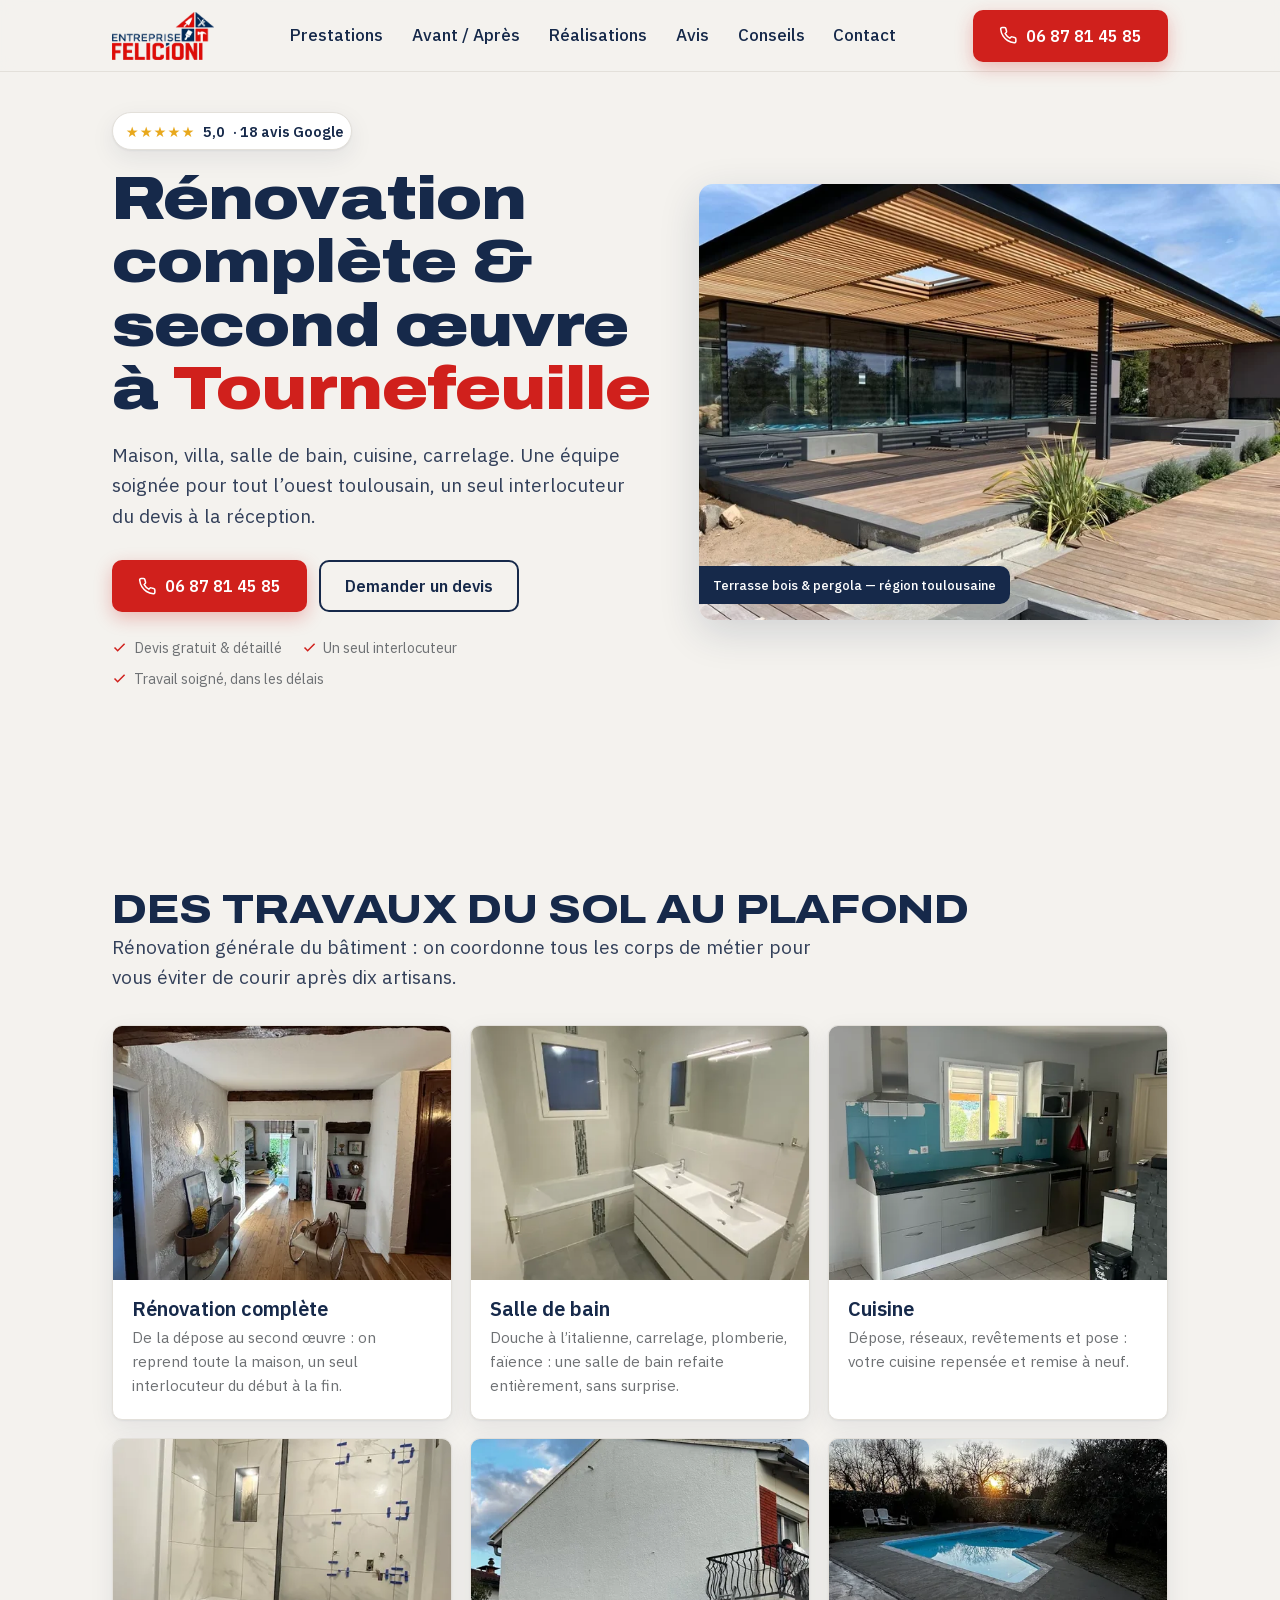
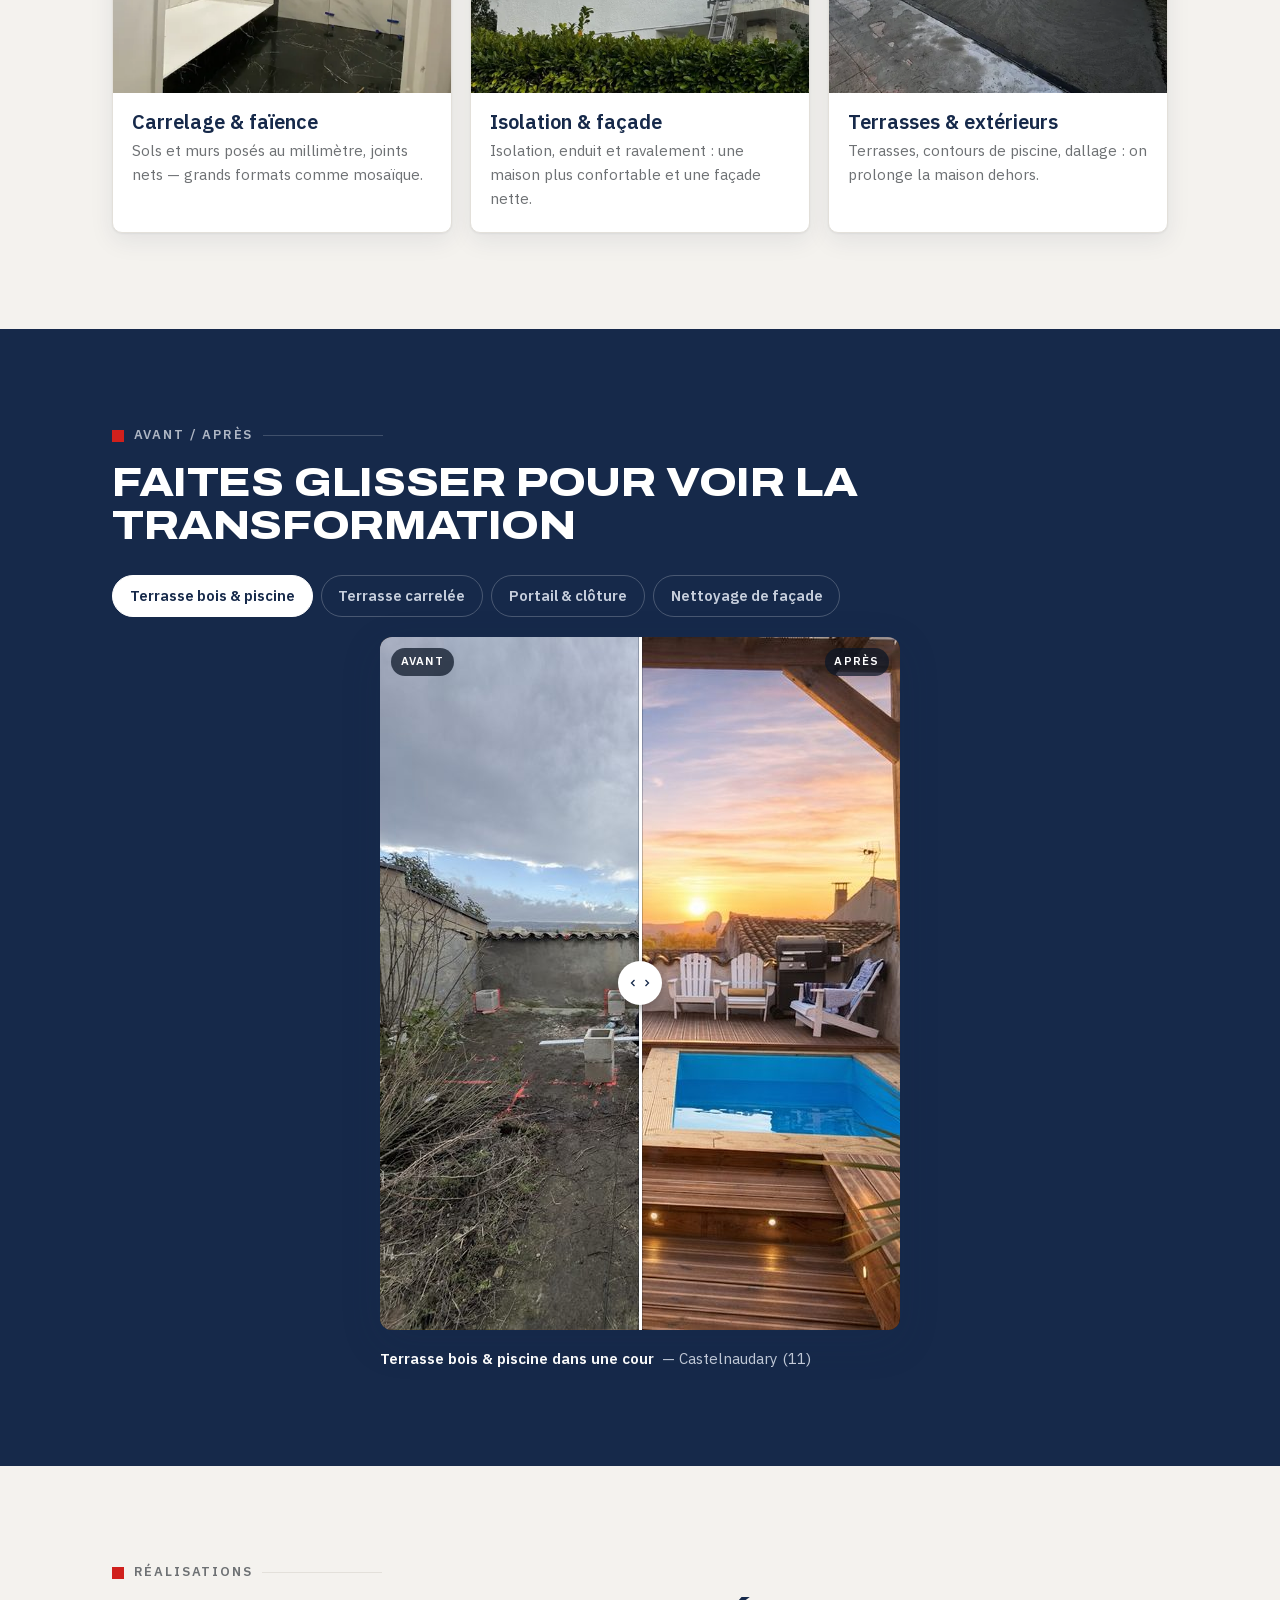
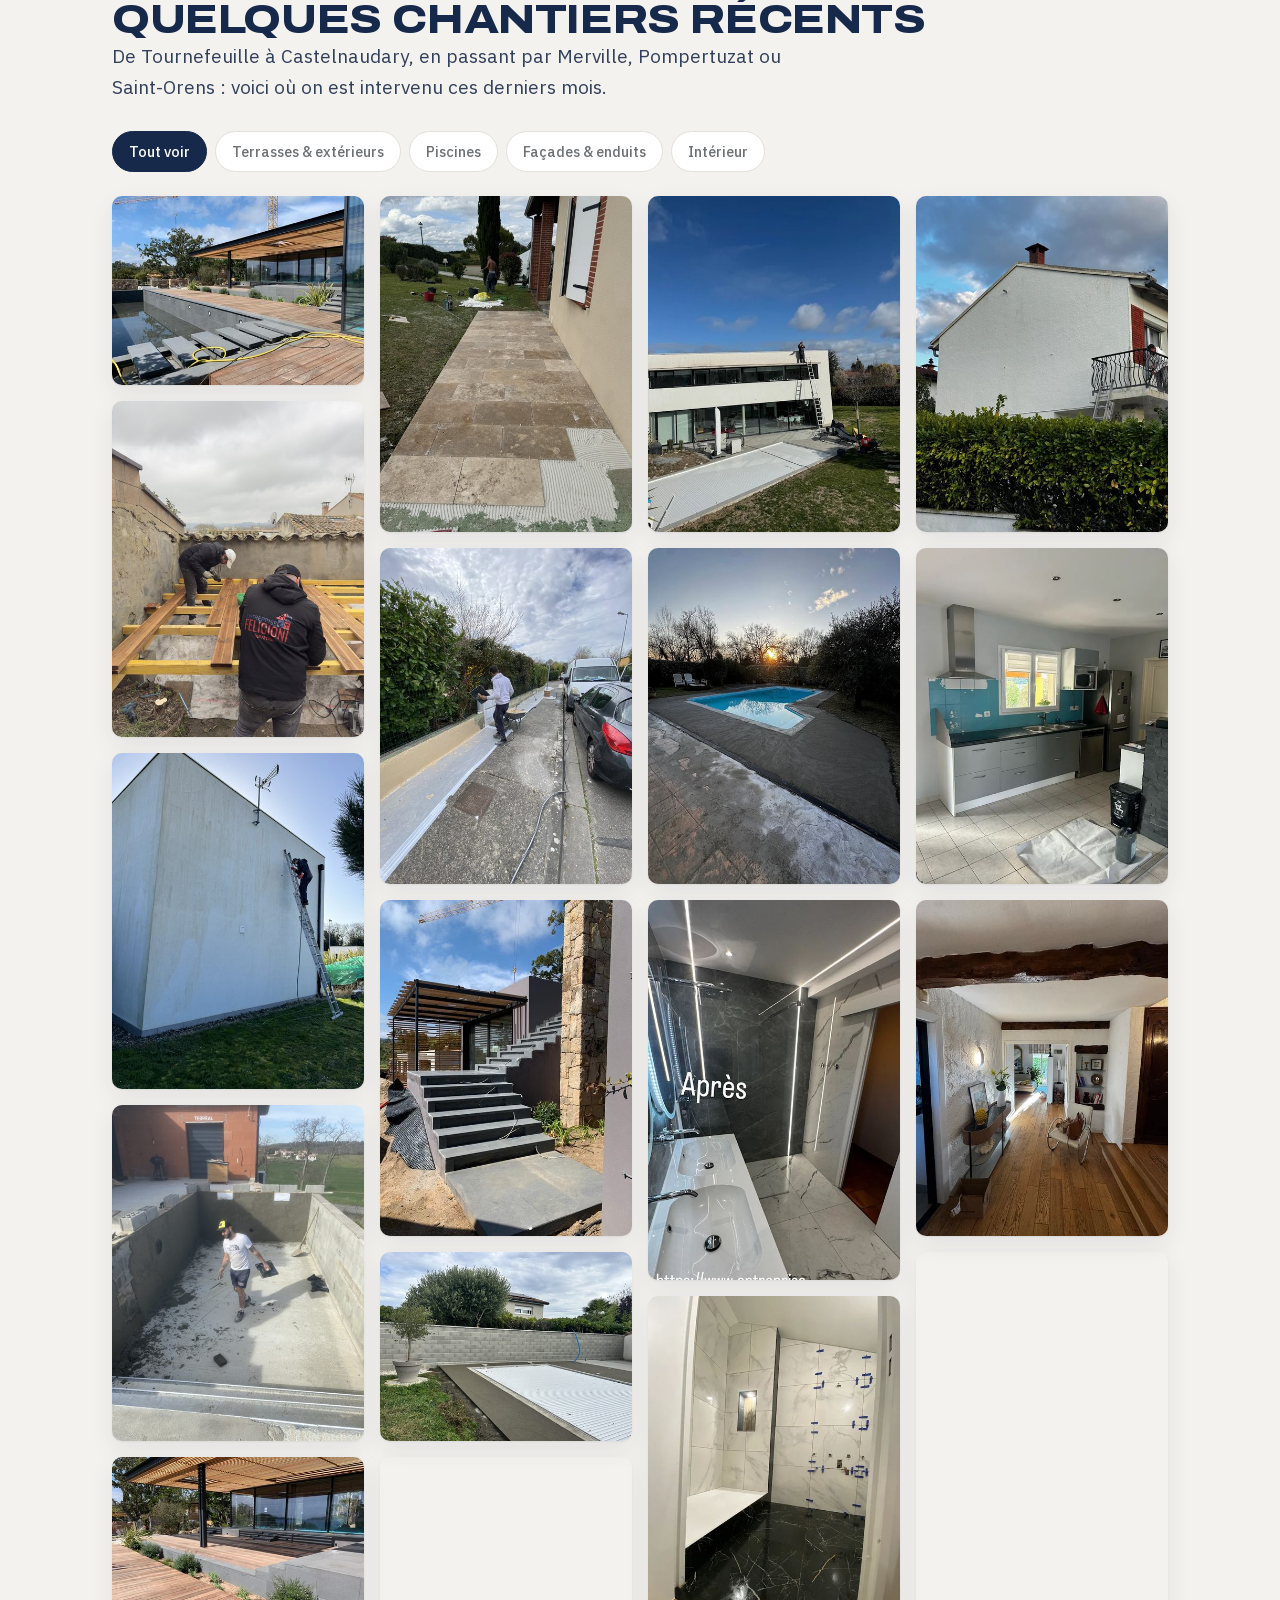
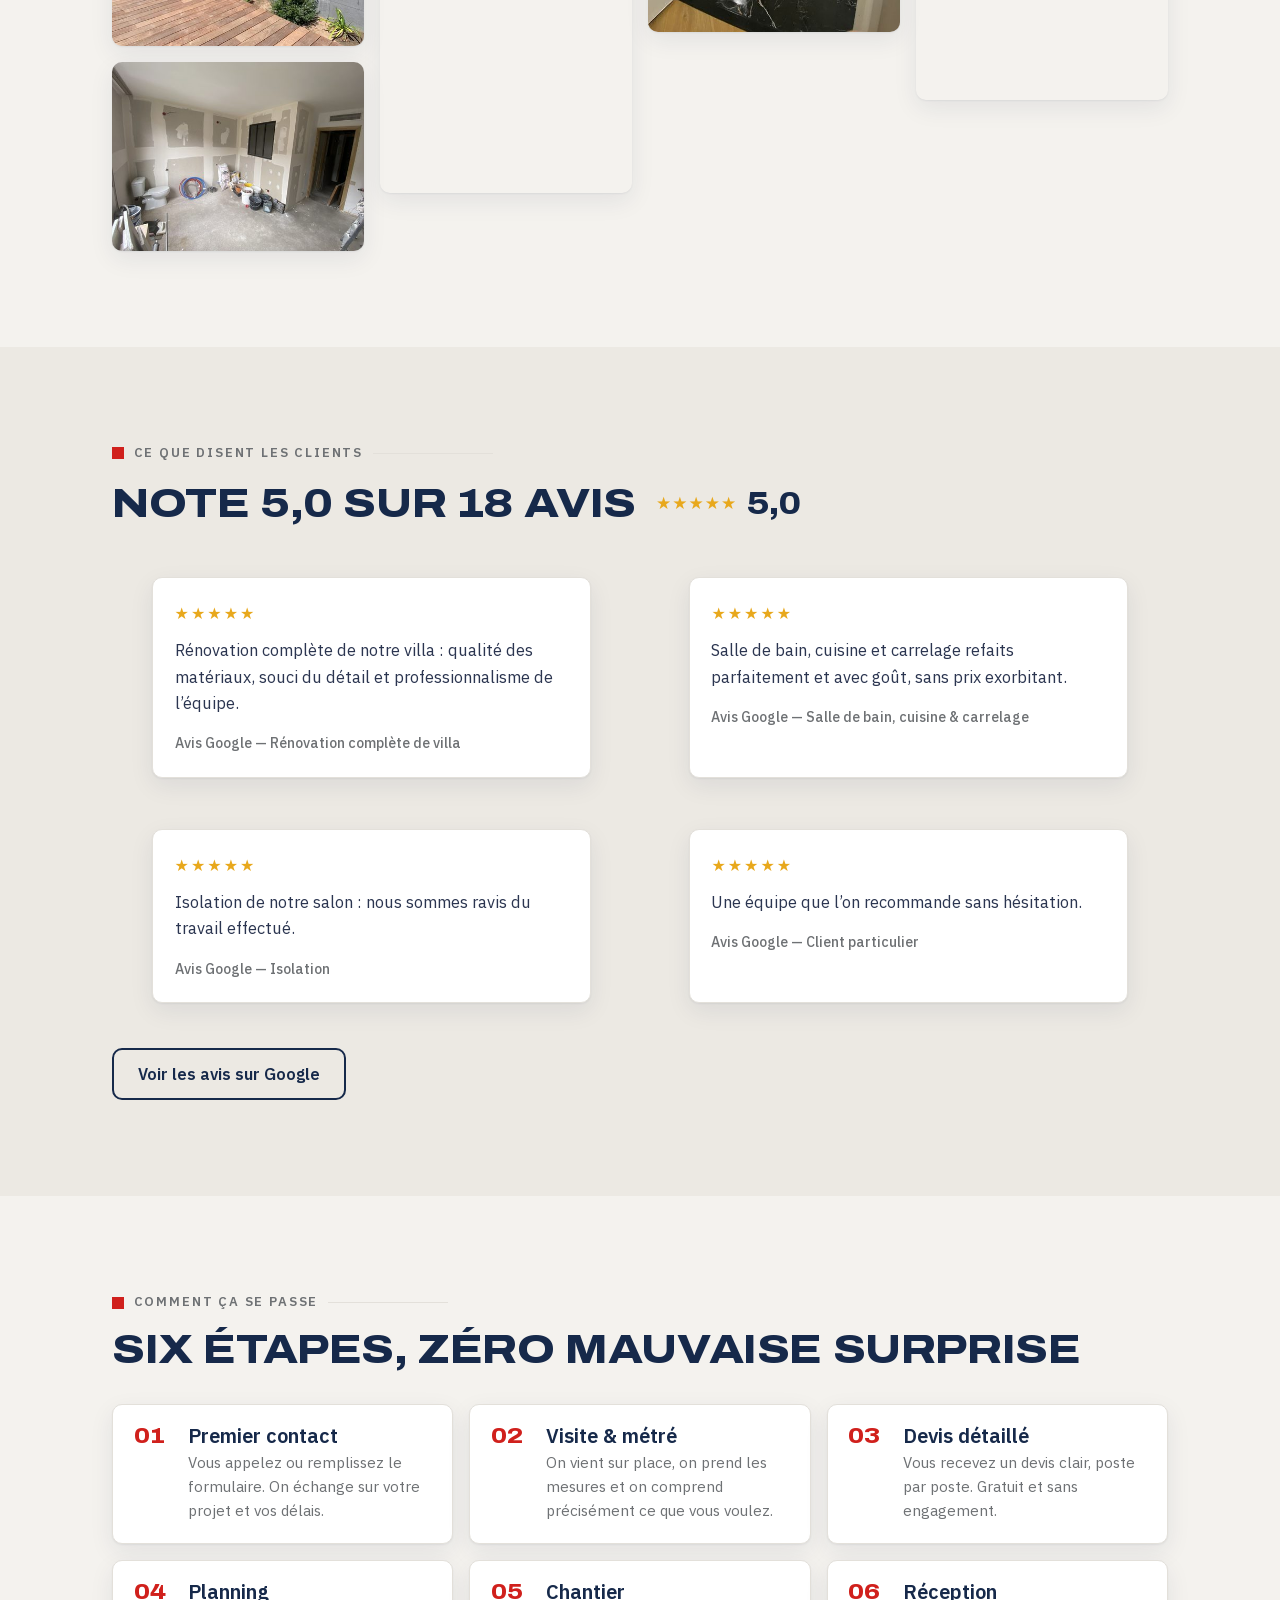
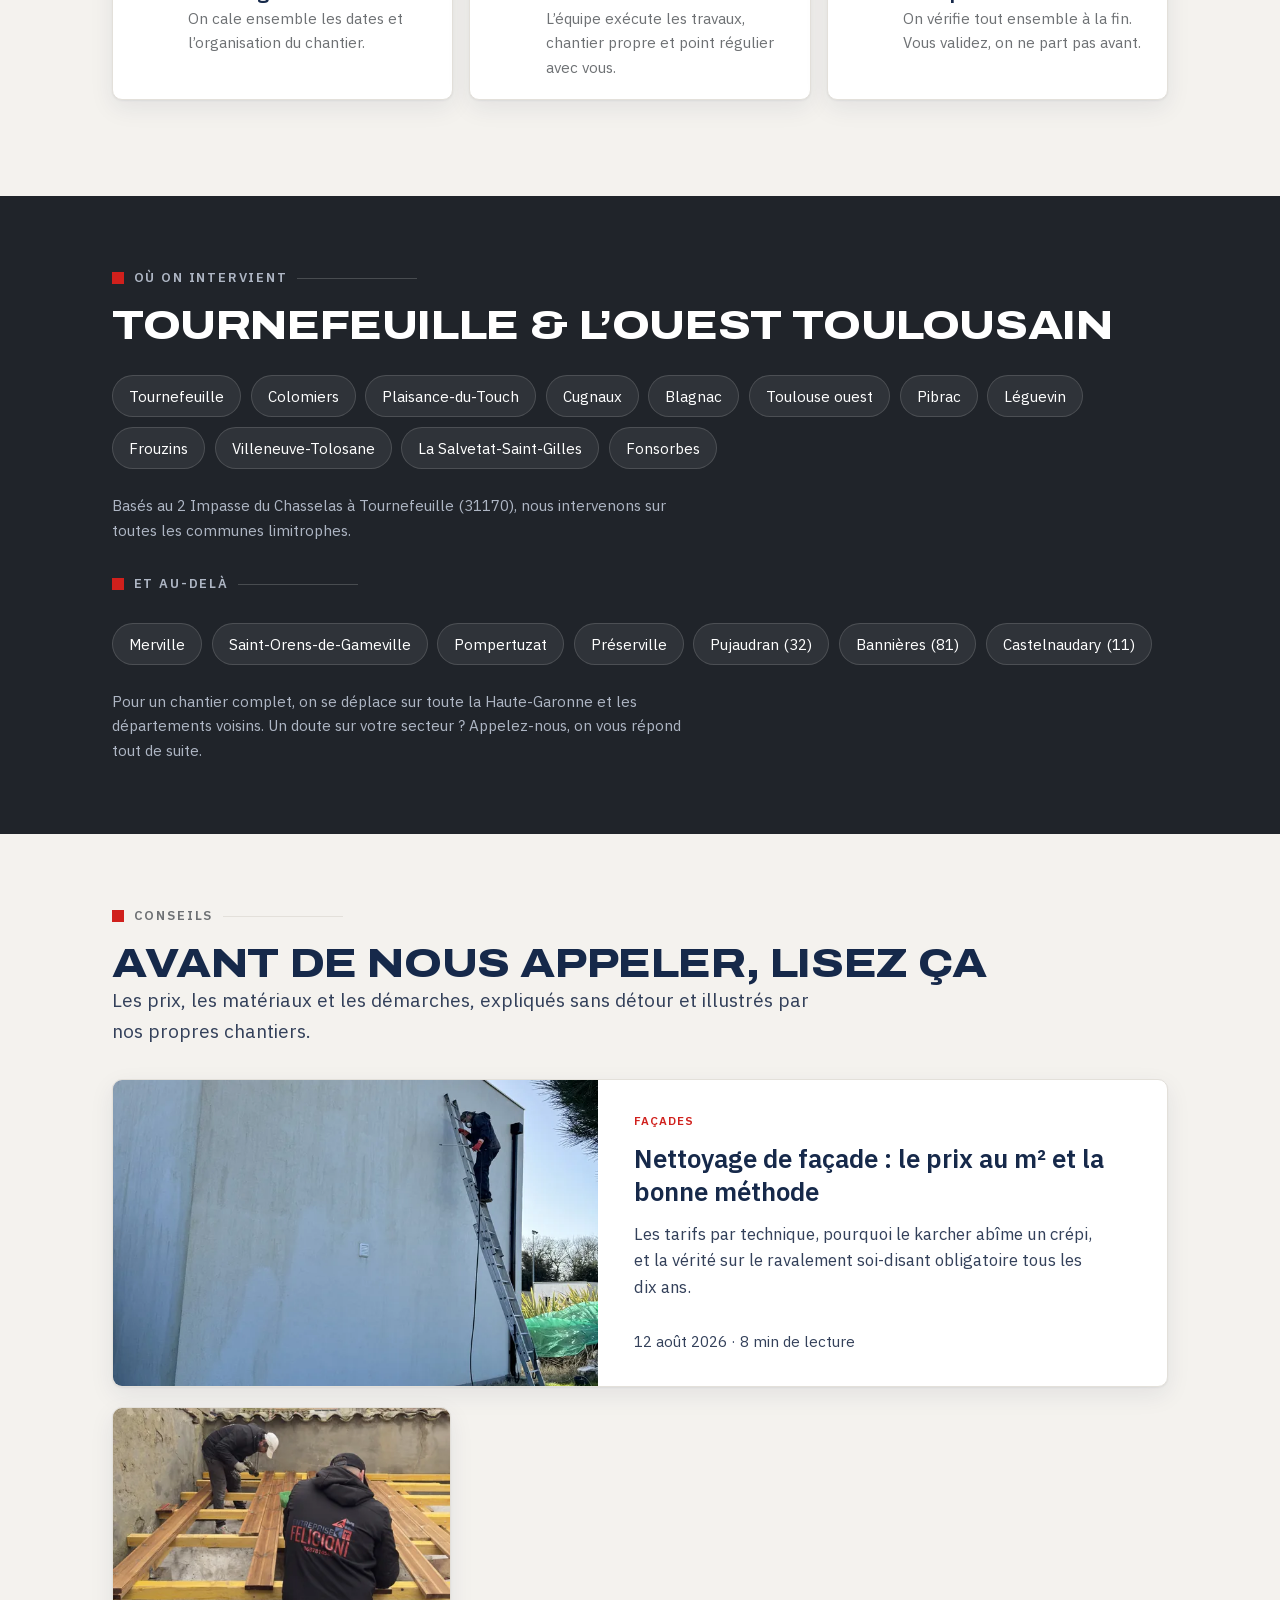
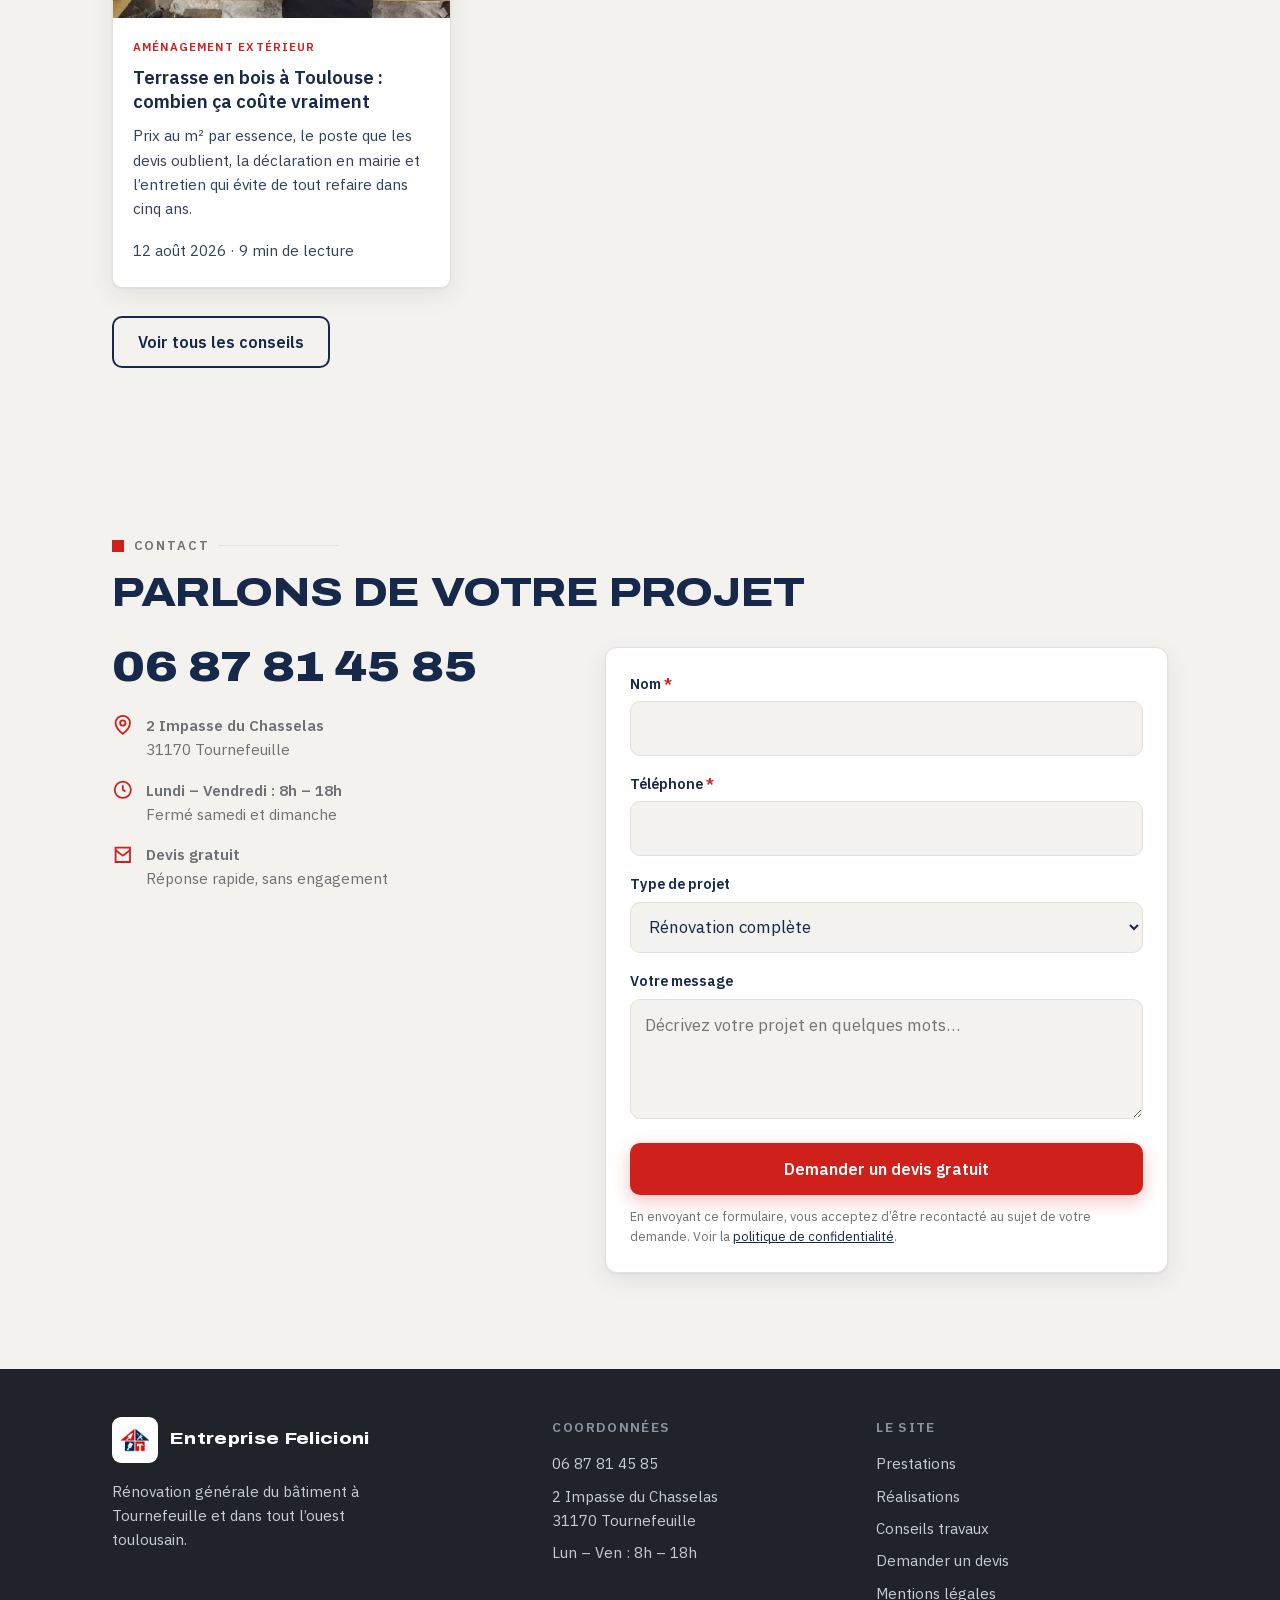
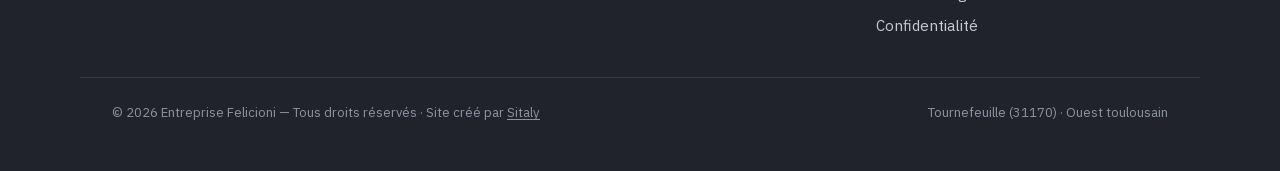
==== commit 8cb6658d: "Article 2 : nettoyage de façade, avec comparateur avant/après intégré Cluster façade visé : « nettoy" ====
--- a/index.html
+++ b/index.html
@@ -32,7 +32,7 @@
 <!-- Perf : préchargement police + image hero -->
 <link rel="preload" href="fonts/archivo-latin.woff2" as="font" type="font/woff2" crossorigin>
 <link rel="preload" href="img/hero-terrasse-bois-pergola-renovation-720.webp" as="image" type="image/webp" media="(min-width:860px)">
-<link rel="stylesheet" href="css/styles.css?v=6">
+<link rel="stylesheet" href="css/styles.css?v=8">
 
 <!-- Données structurées -->
 <script type="application/ld+json">
@@ -398,6 +398,21 @@
     <h2 class="reveal">Avant de nous appeler, lisez ça</h2>
     <p class="lead reveal">Les prix, les matériaux et les démarches, expliqués sans détour et illustrés par nos propres chantiers.</p>
     <div class="posts reveal">
+    <article class="postcard postcard--feature">
+      <div class="postcard__media">
+        <picture>
+          <source type="image/webp" srcset="img/blog-nettoyage-facade-toulouse-480.webp 480w, img/blog-nettoyage-facade-toulouse-760.webp 760w, img/blog-nettoyage-facade-toulouse-1200.webp 1200w" sizes="(min-width:760px) 50vw,100vw">
+          <img src="img/blog-nettoyage-facade-toulouse-480.jpg" srcset="img/blog-nettoyage-facade-toulouse-480.jpg 480w, img/blog-nettoyage-facade-toulouse-760.jpg 760w, img/blog-nettoyage-facade-toulouse-1200.jpg 1200w" sizes="(min-width:760px) 50vw,100vw" width="480" height="300" loading="lazy" decoding="async" alt="Traitement d’une façade encrassée depuis une échelle par l’Entreprise Felicioni">
+        </picture>
+      </div>
+      <div class="postcard__body">
+        <span class="postcard__tag">Façades</span>
+        <h3><a href="blog/nettoyage-facade-toulouse/">Nettoyage de façade : le prix au m² et la bonne méthode</a></h3>
+        <p>Les tarifs par technique, pourquoi le karcher abîme un crépi, et la vérité sur le ravalement soi-disant obligatoire tous les dix ans.</p>
+        <p class="postcard__meta">12 août 2026 · 8 min de lecture</p>
+      </div>
+    </article>
+
       <article class="postcard">
         <div class="postcard__media">
           <picture>
@@ -522,6 +537,6 @@
   <button class="lightbox__nav lightbox__nav--next" aria-label="Suivante">›</button>
 </div>
 
-<script src="js/main.js?v=6" defer></script>
+<script src="js/main.js?v=8" defer></script>
 </body>
 </html>
--- a/css/styles.css
+++ b/css/styles.css
@@ -490,3 +490,8 @@
   .postcard--feature .postcard__body>p:not(.postcard__meta){font-size:1.05rem;max-width:46ch}
   .postcard--feature .postcard__meta{margin-top:.5rem}
 }
+
+/* Comparateur avant/après réutilisé dans un article (fond clair) */
+.prose .compare{margin:2rem auto 0}
+.prose .compare__caption{color:var(--beton)}
+.prose .compare__caption b{color:var(--bleu)}
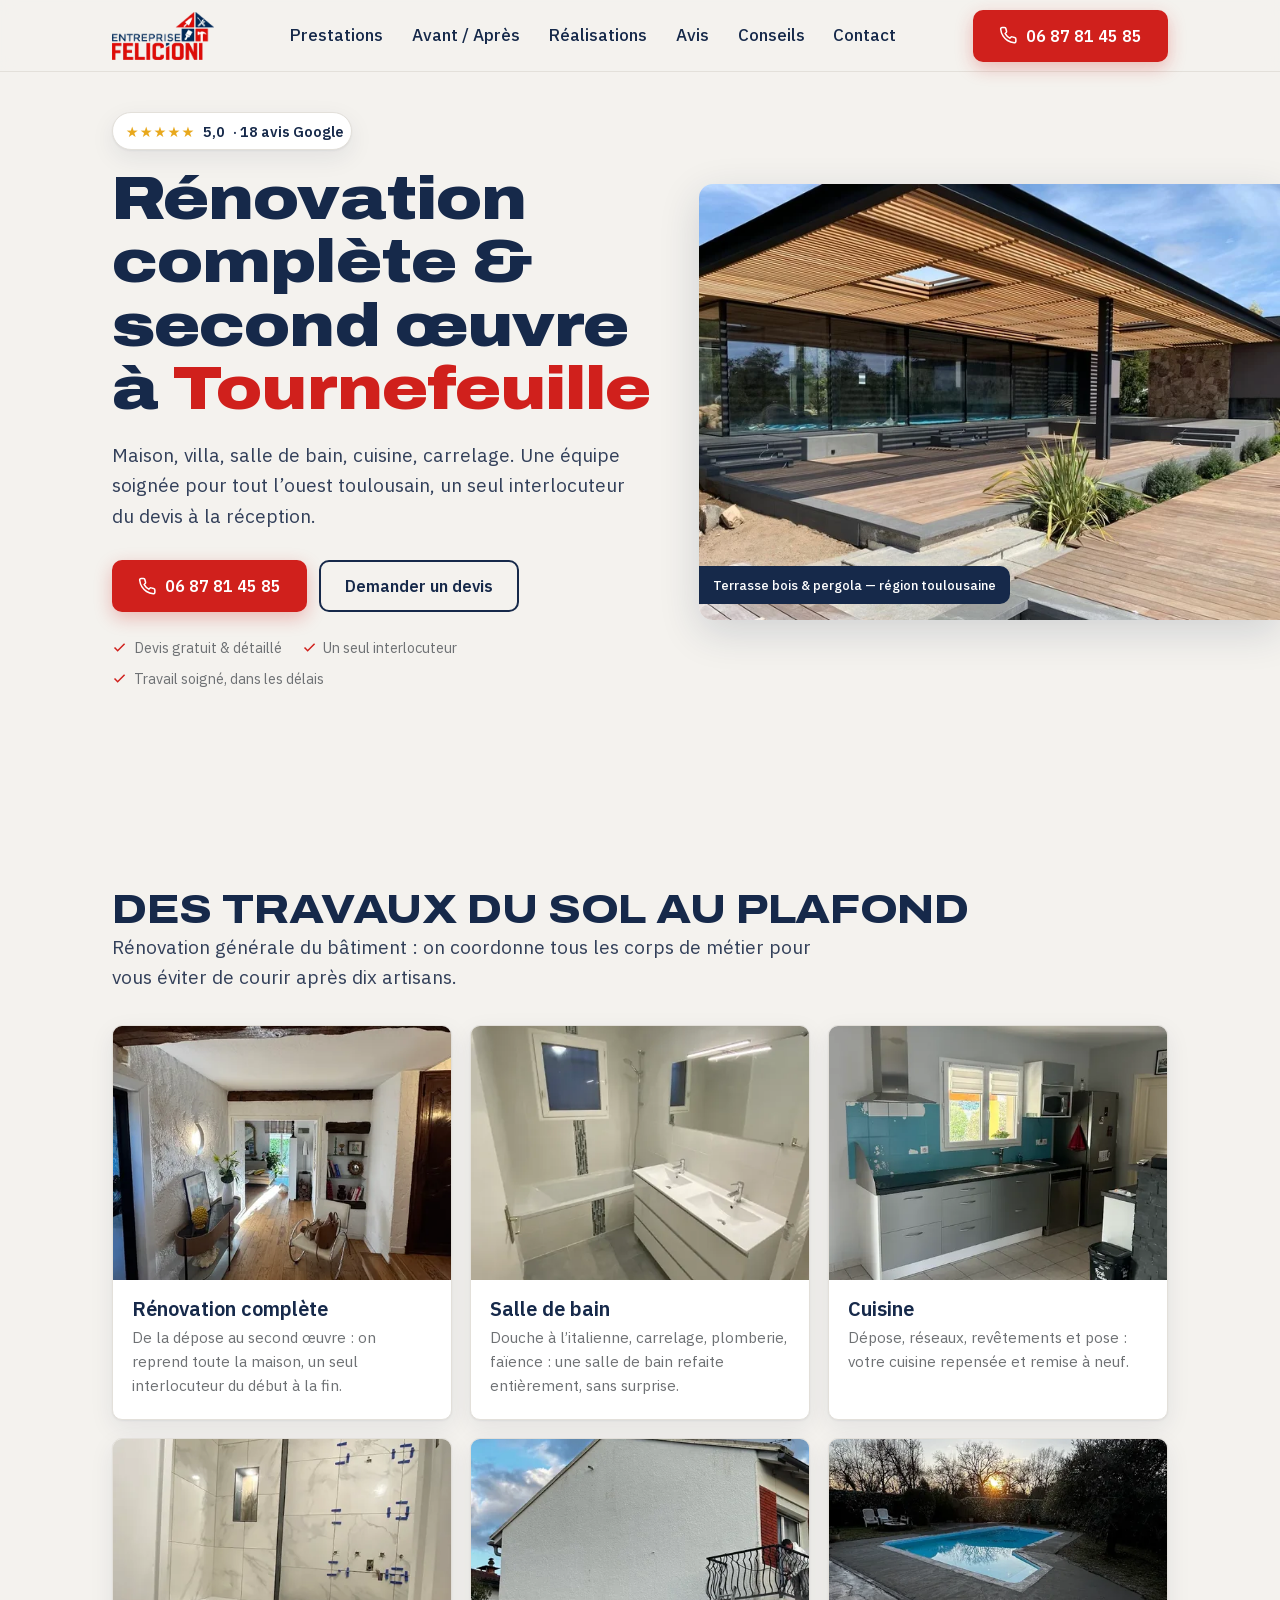
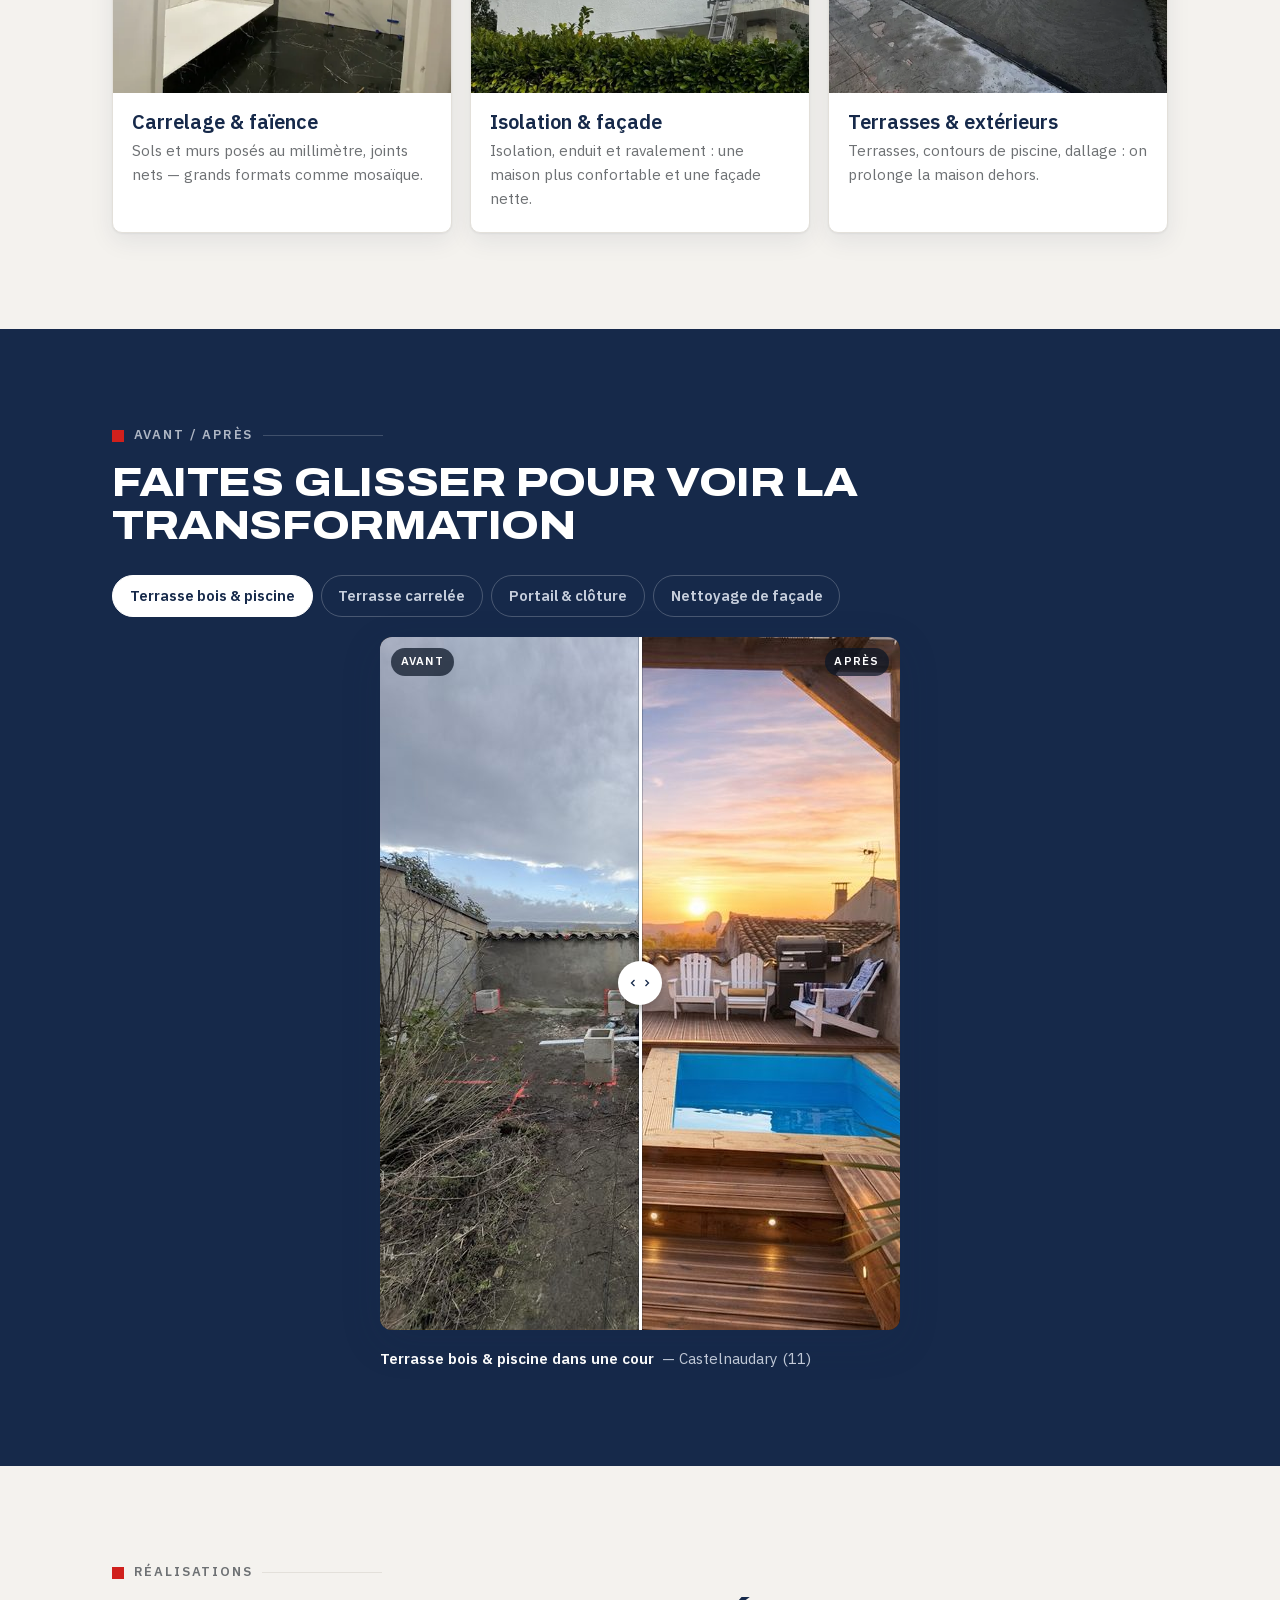
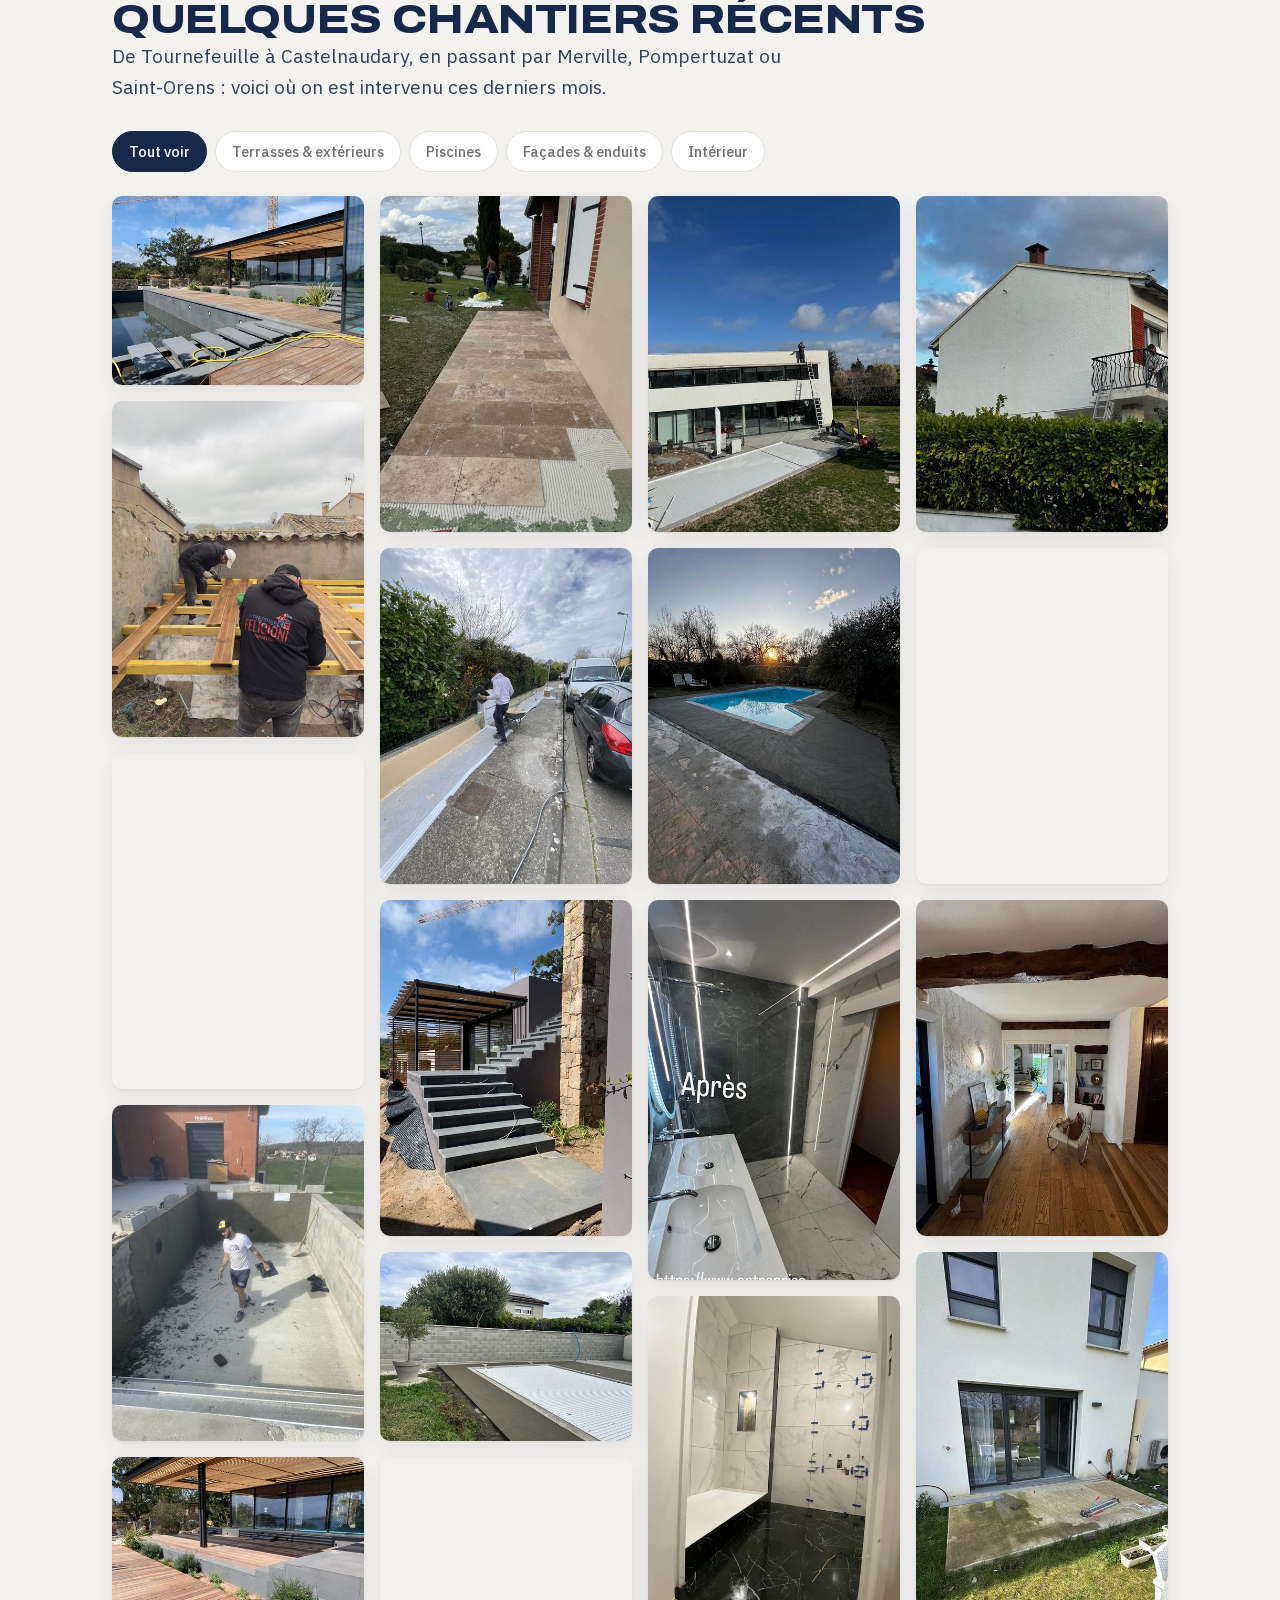
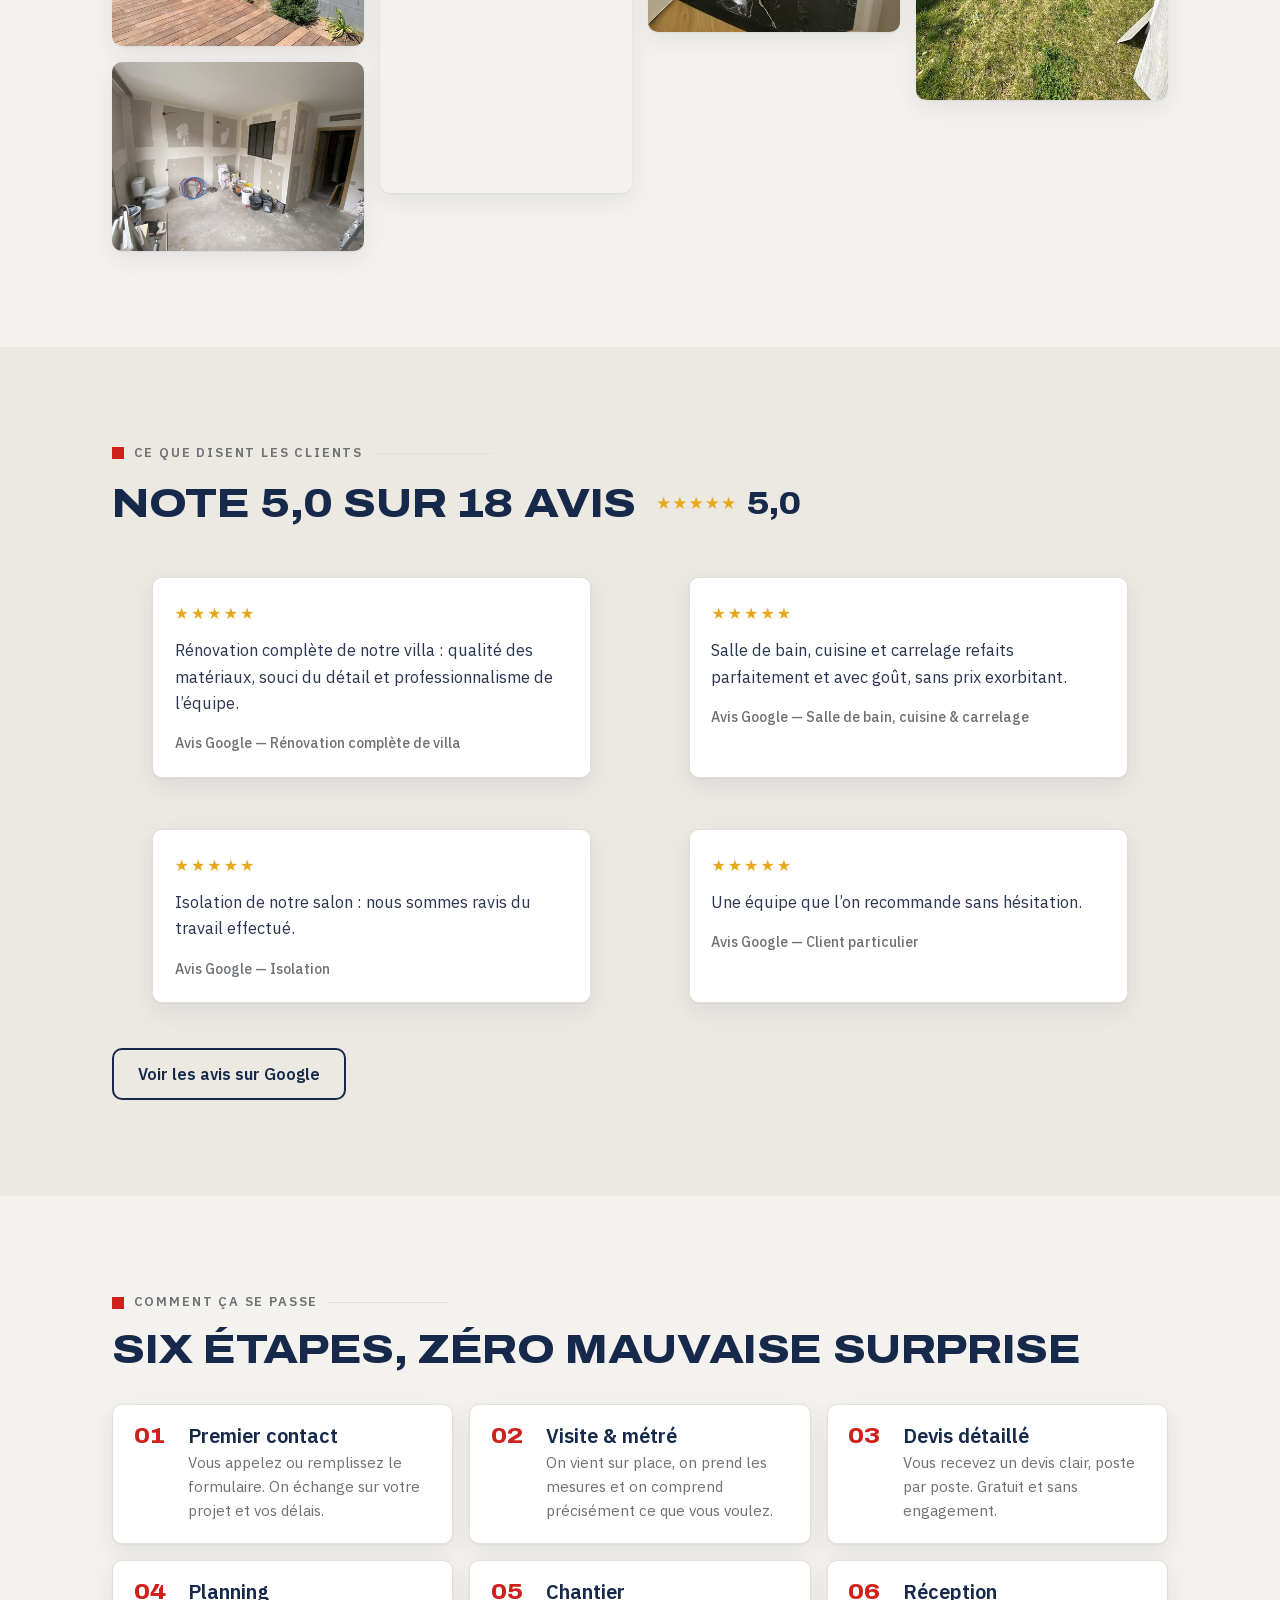
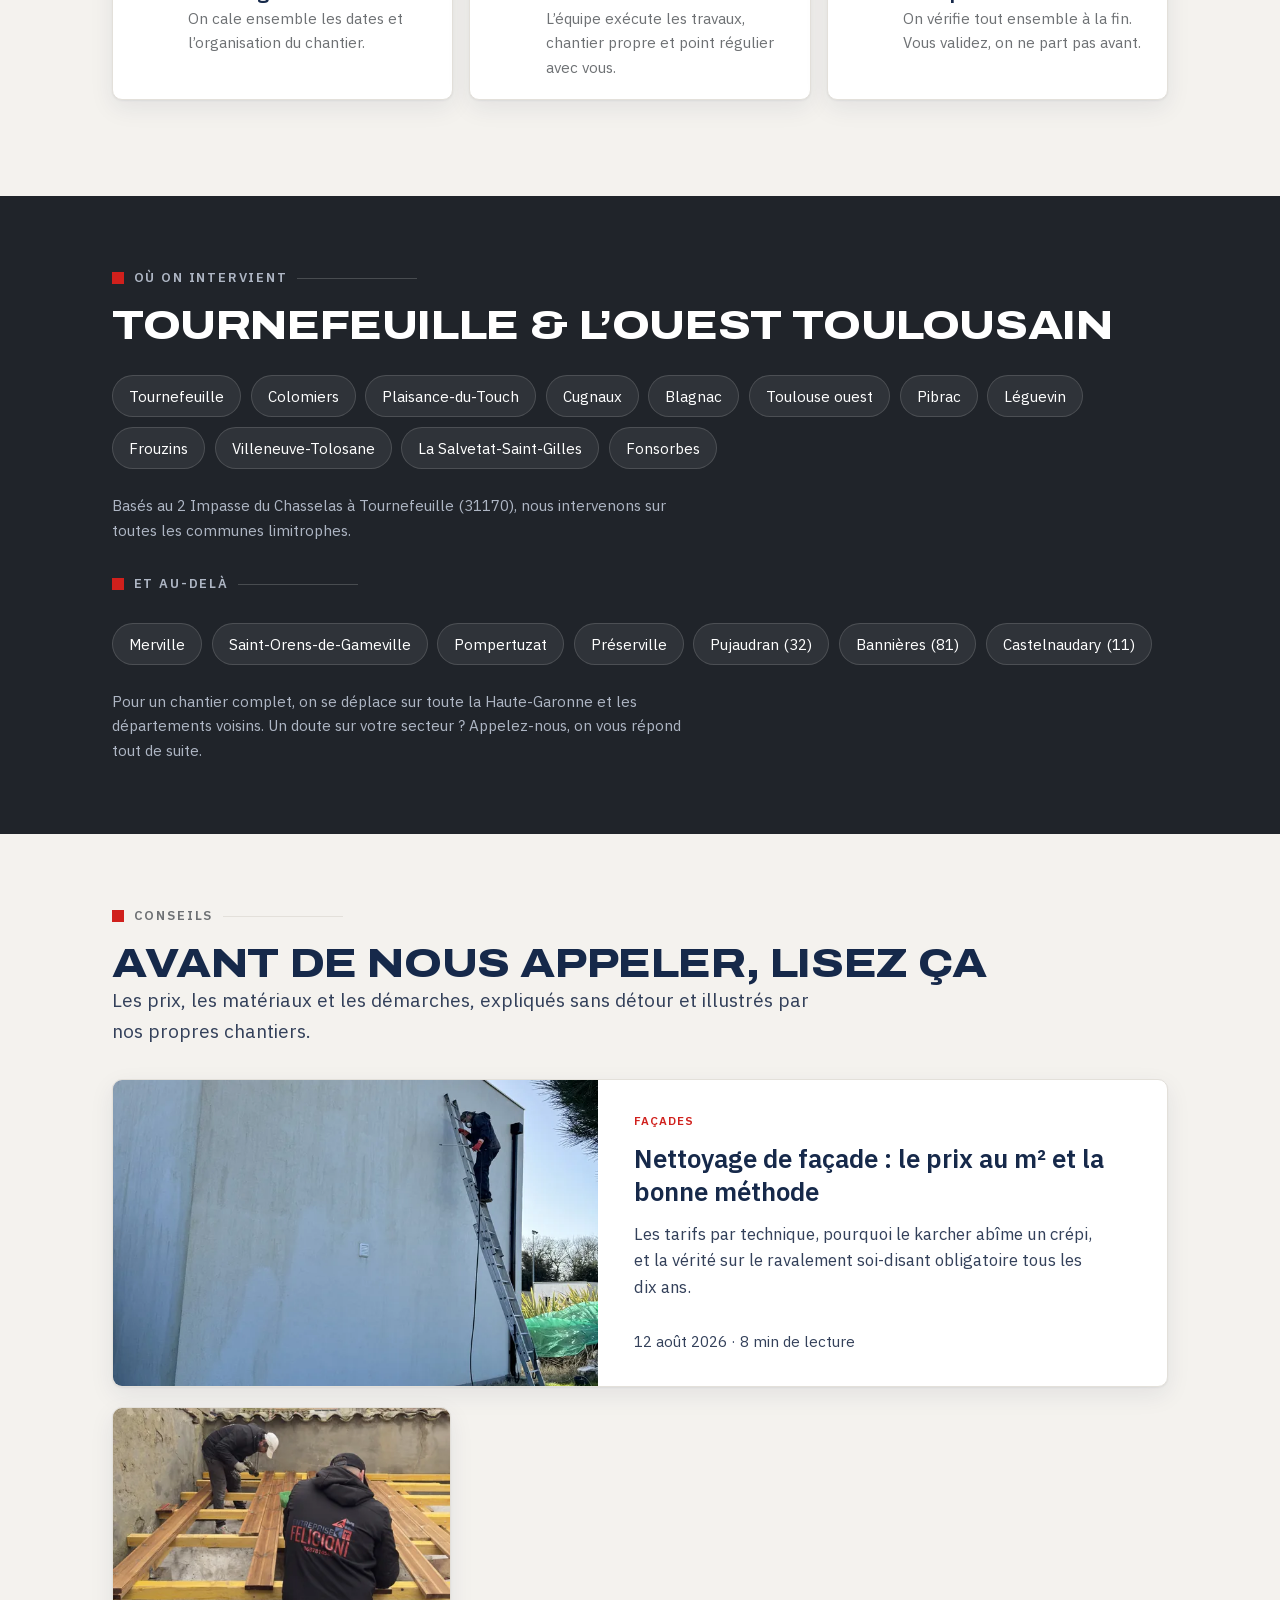
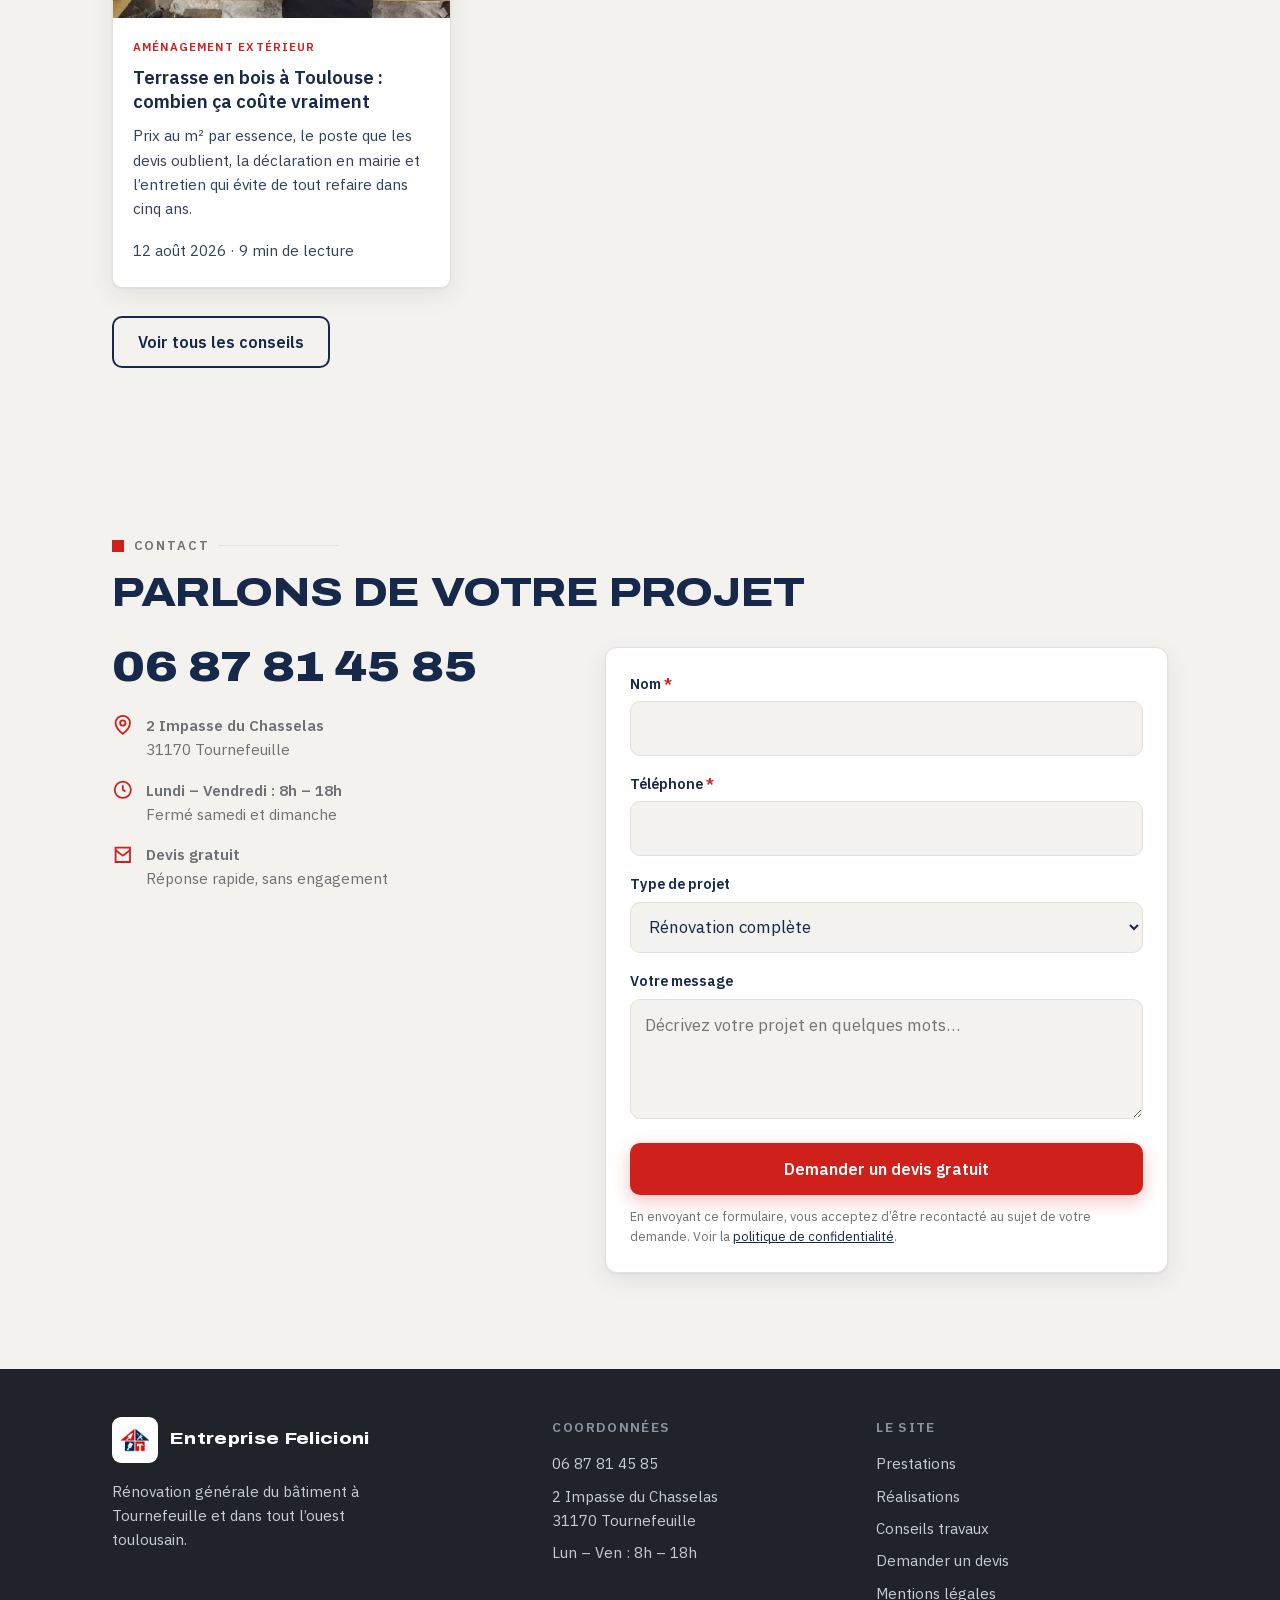
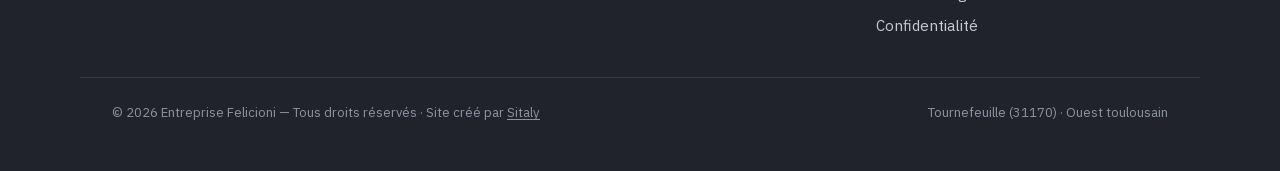
==== commit c9ce0a7a: "Corrige le lien du bouton "Voir les avis sur Google" Le placeholder [LIEN_FICHE_GOOGLE] etait interp" ====
--- a/index.html
+++ b/index.html
@@ -350,7 +350,7 @@
         <div class="review__who">Avis Google — Client particulier</div></blockquote>
     </div>
     <p class="reveal" style="margin-top:1.75rem">
-      <a class="btn btn--ghost" href="[LIEN_FICHE_GOOGLE]" target="_blank" rel="noopener">Voir les avis sur Google</a>
+      <a class="btn btn--ghost" href="https://www.google.com/search?q=ENTREPRISE+FELICIONI&amp;kgmid=/g/11rd00fwgs" target="_blank" rel="noopener">Voir les avis sur Google</a>
     </p>
   </div>
 </section>
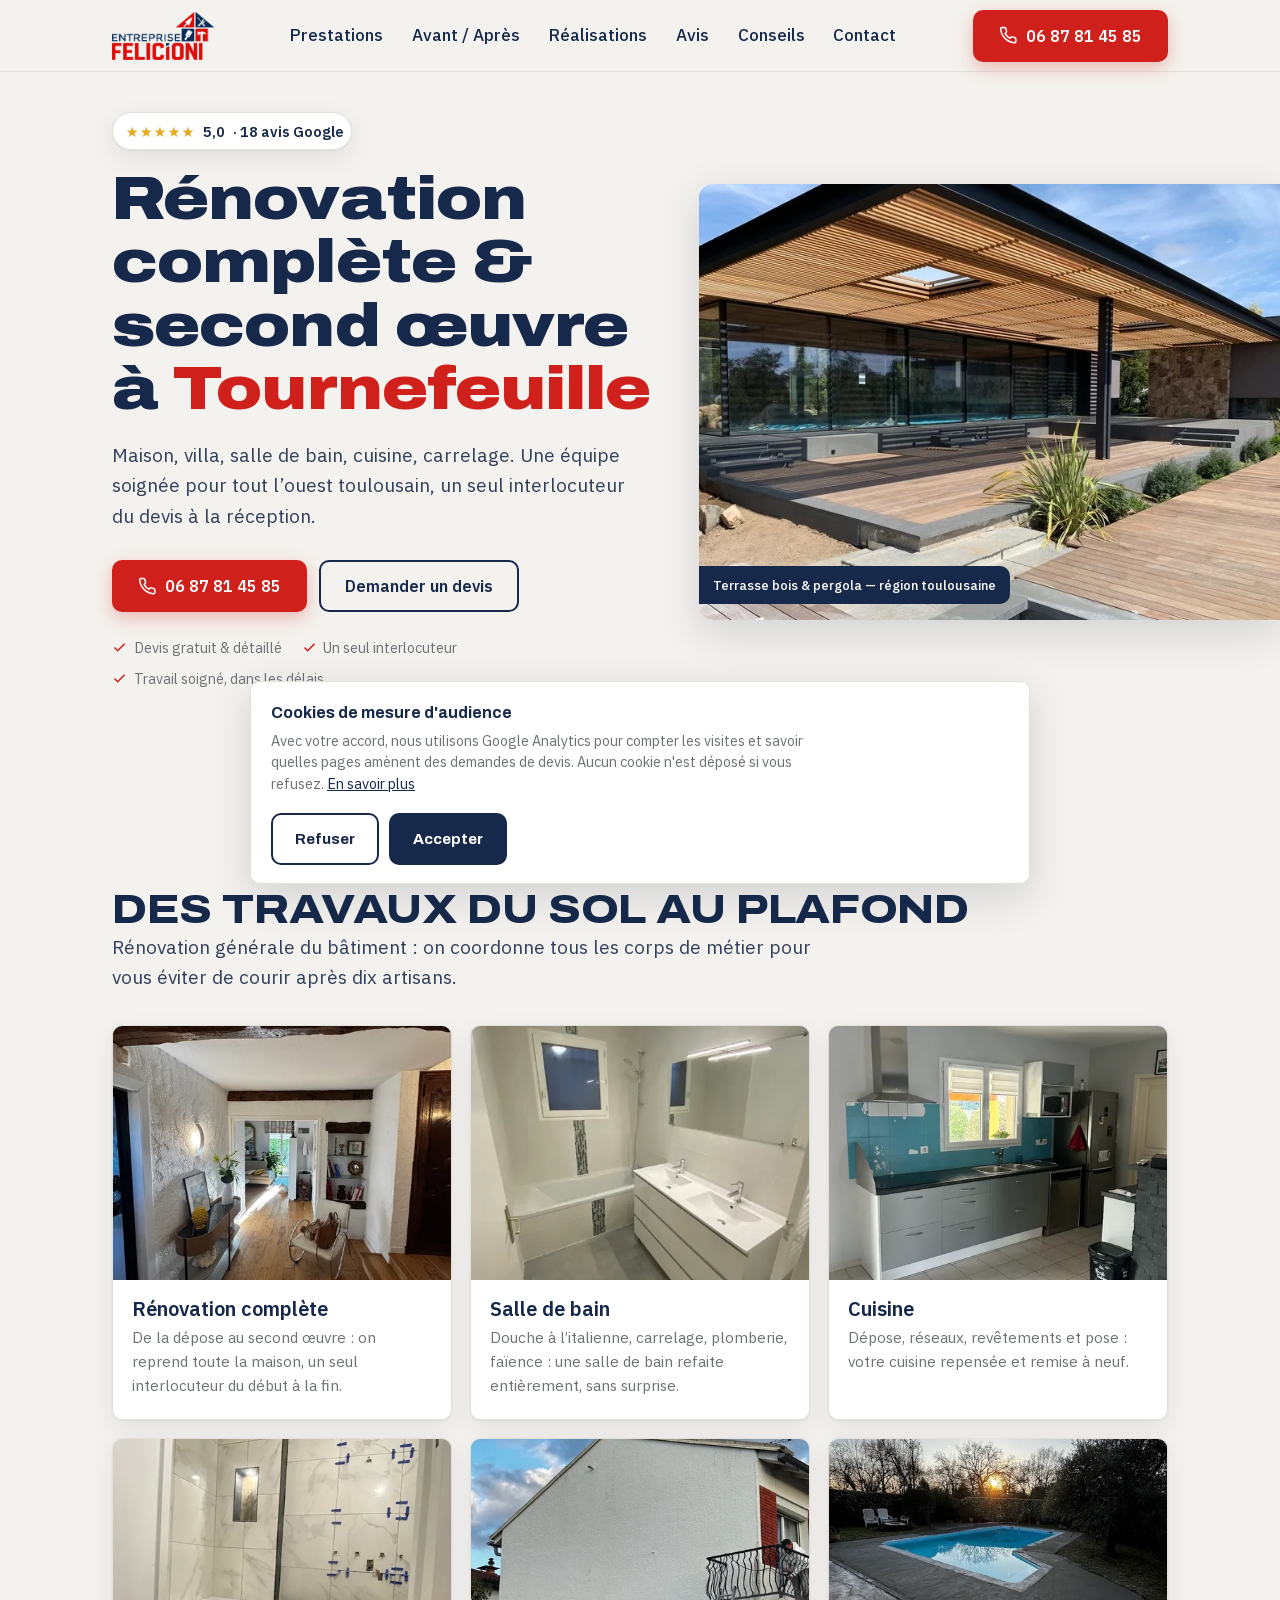
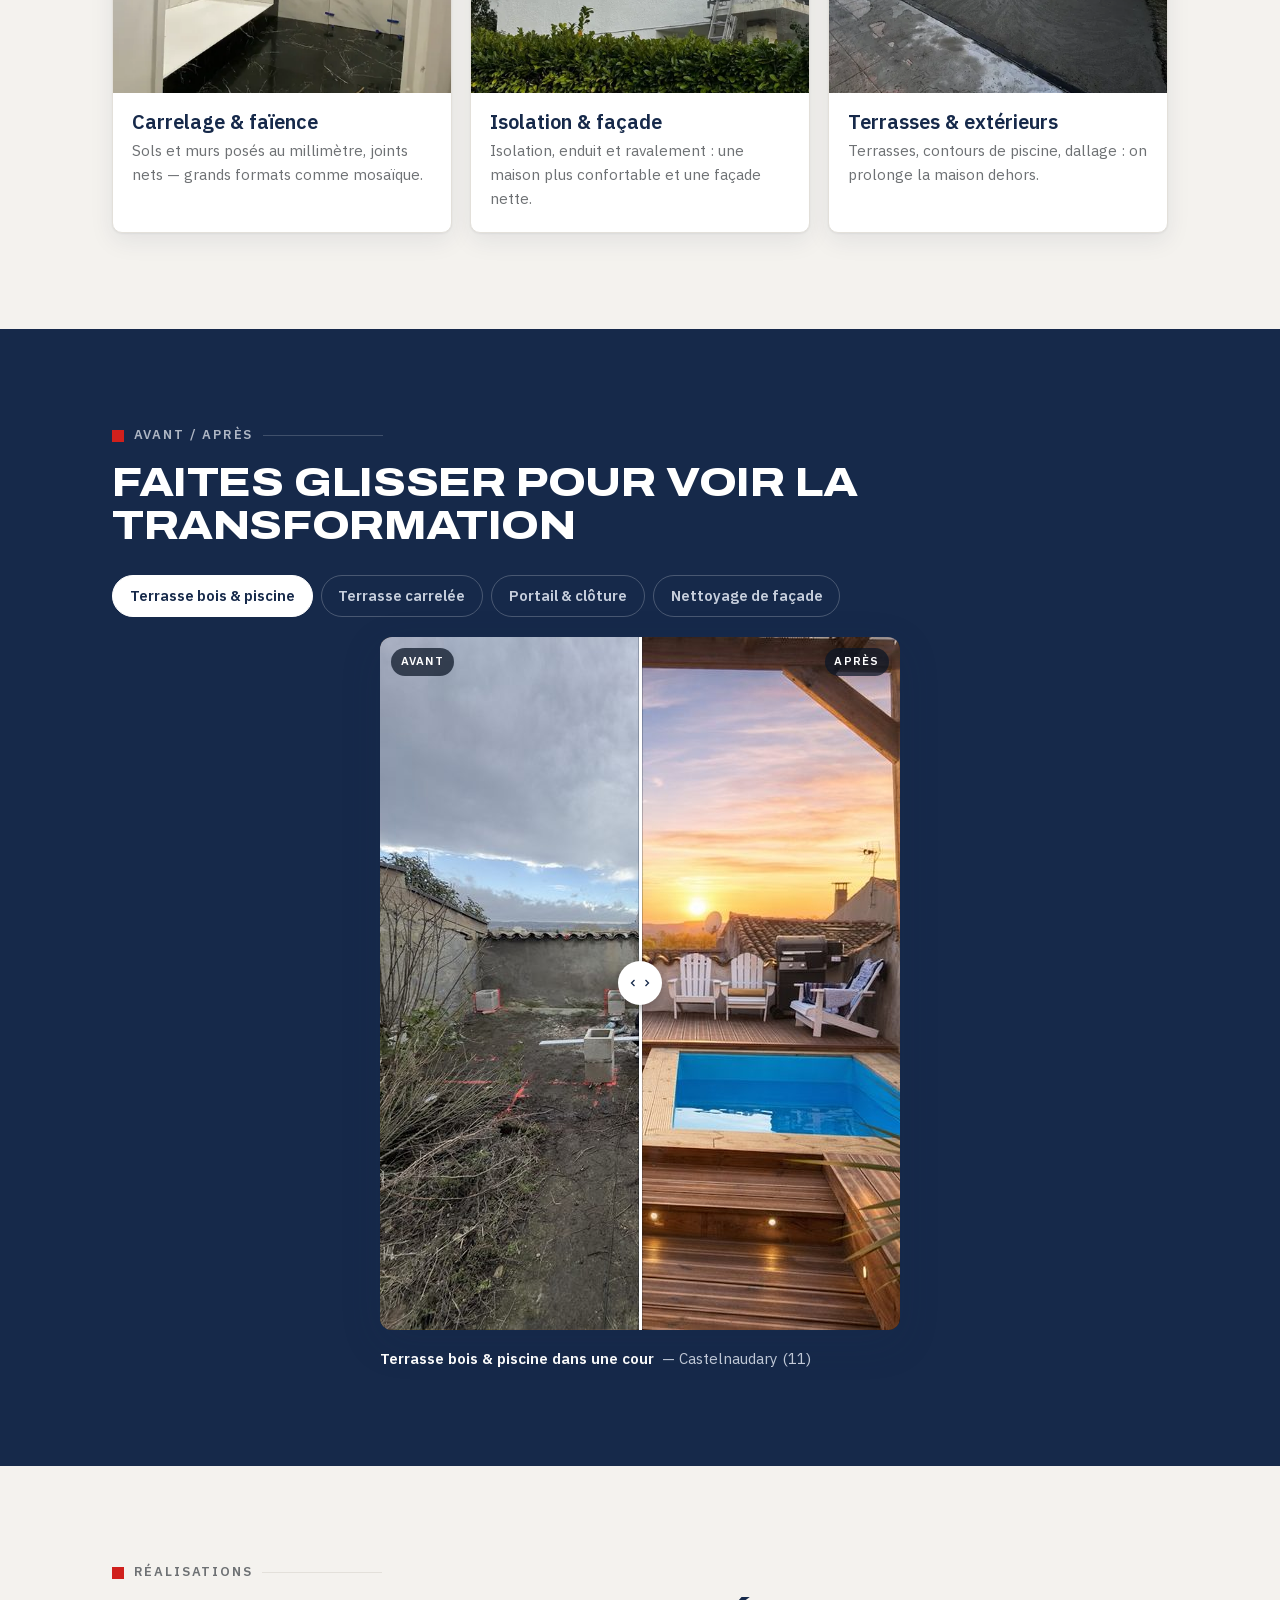
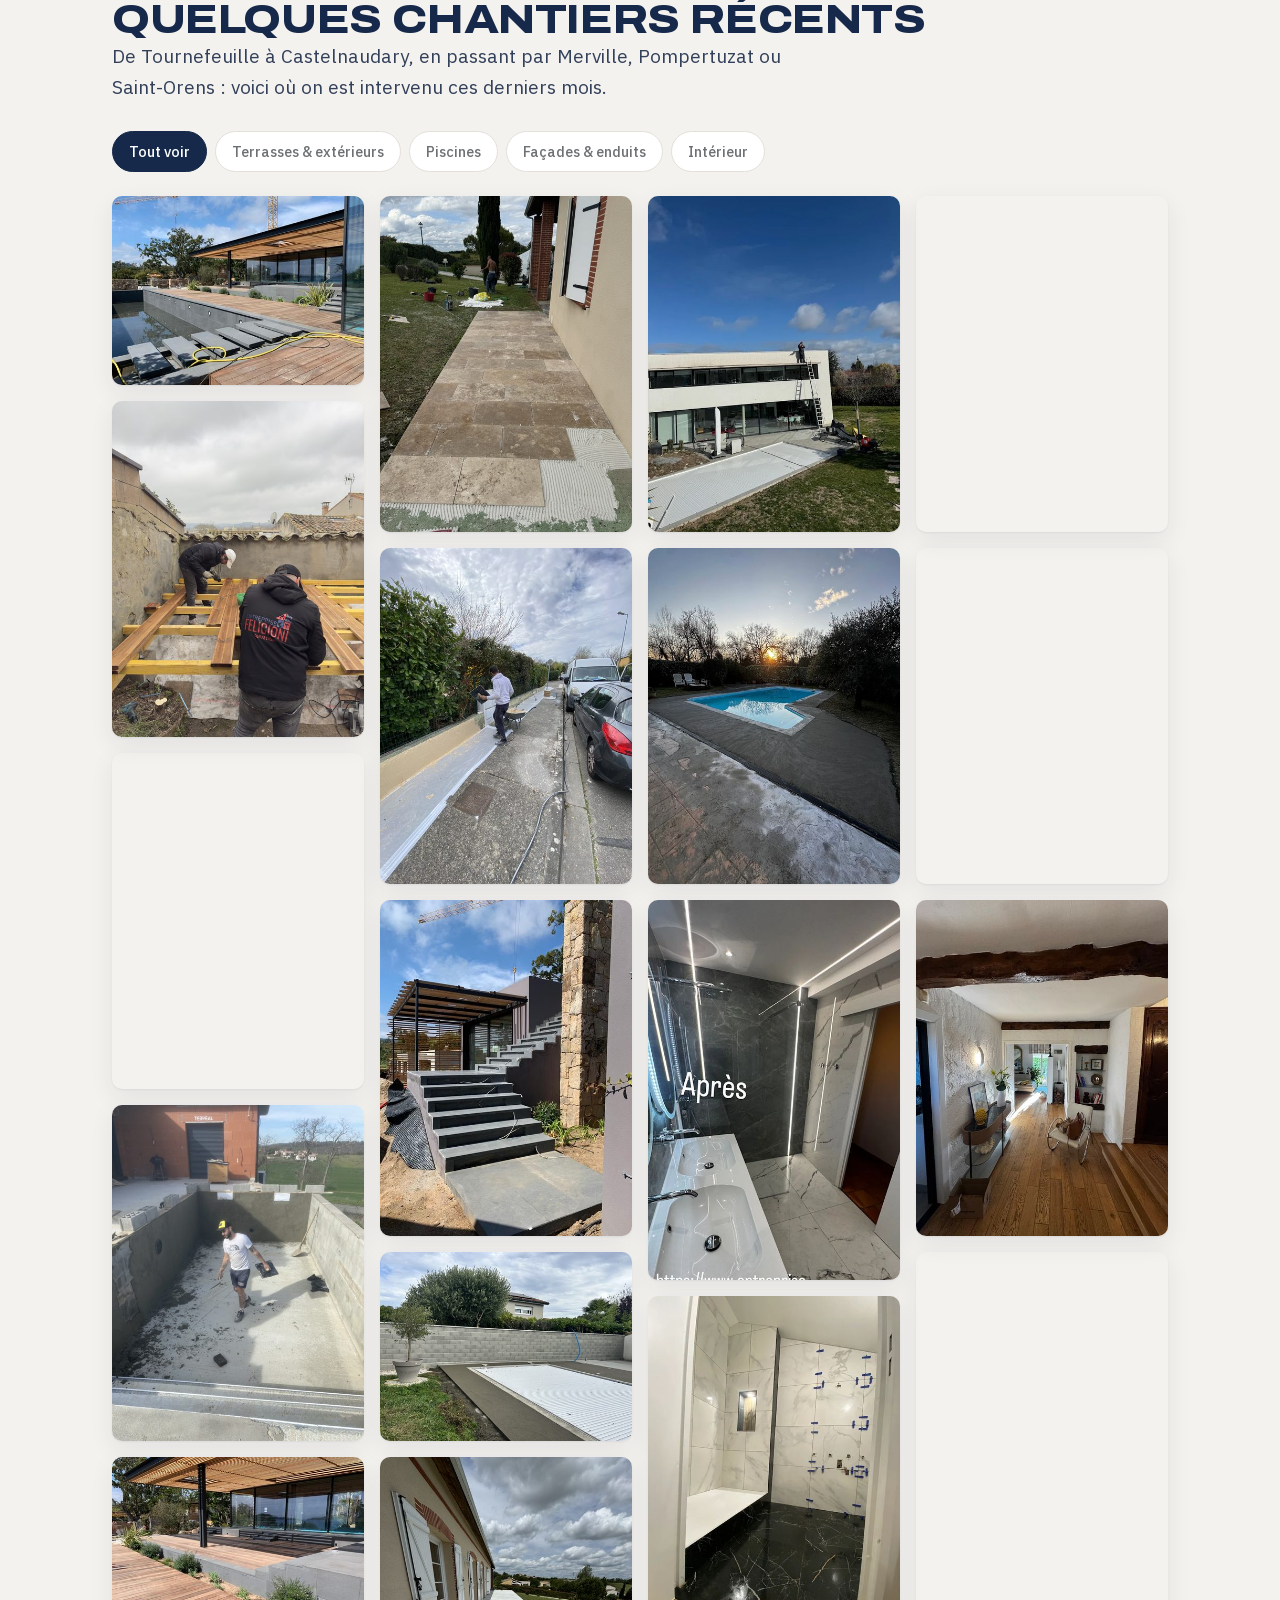
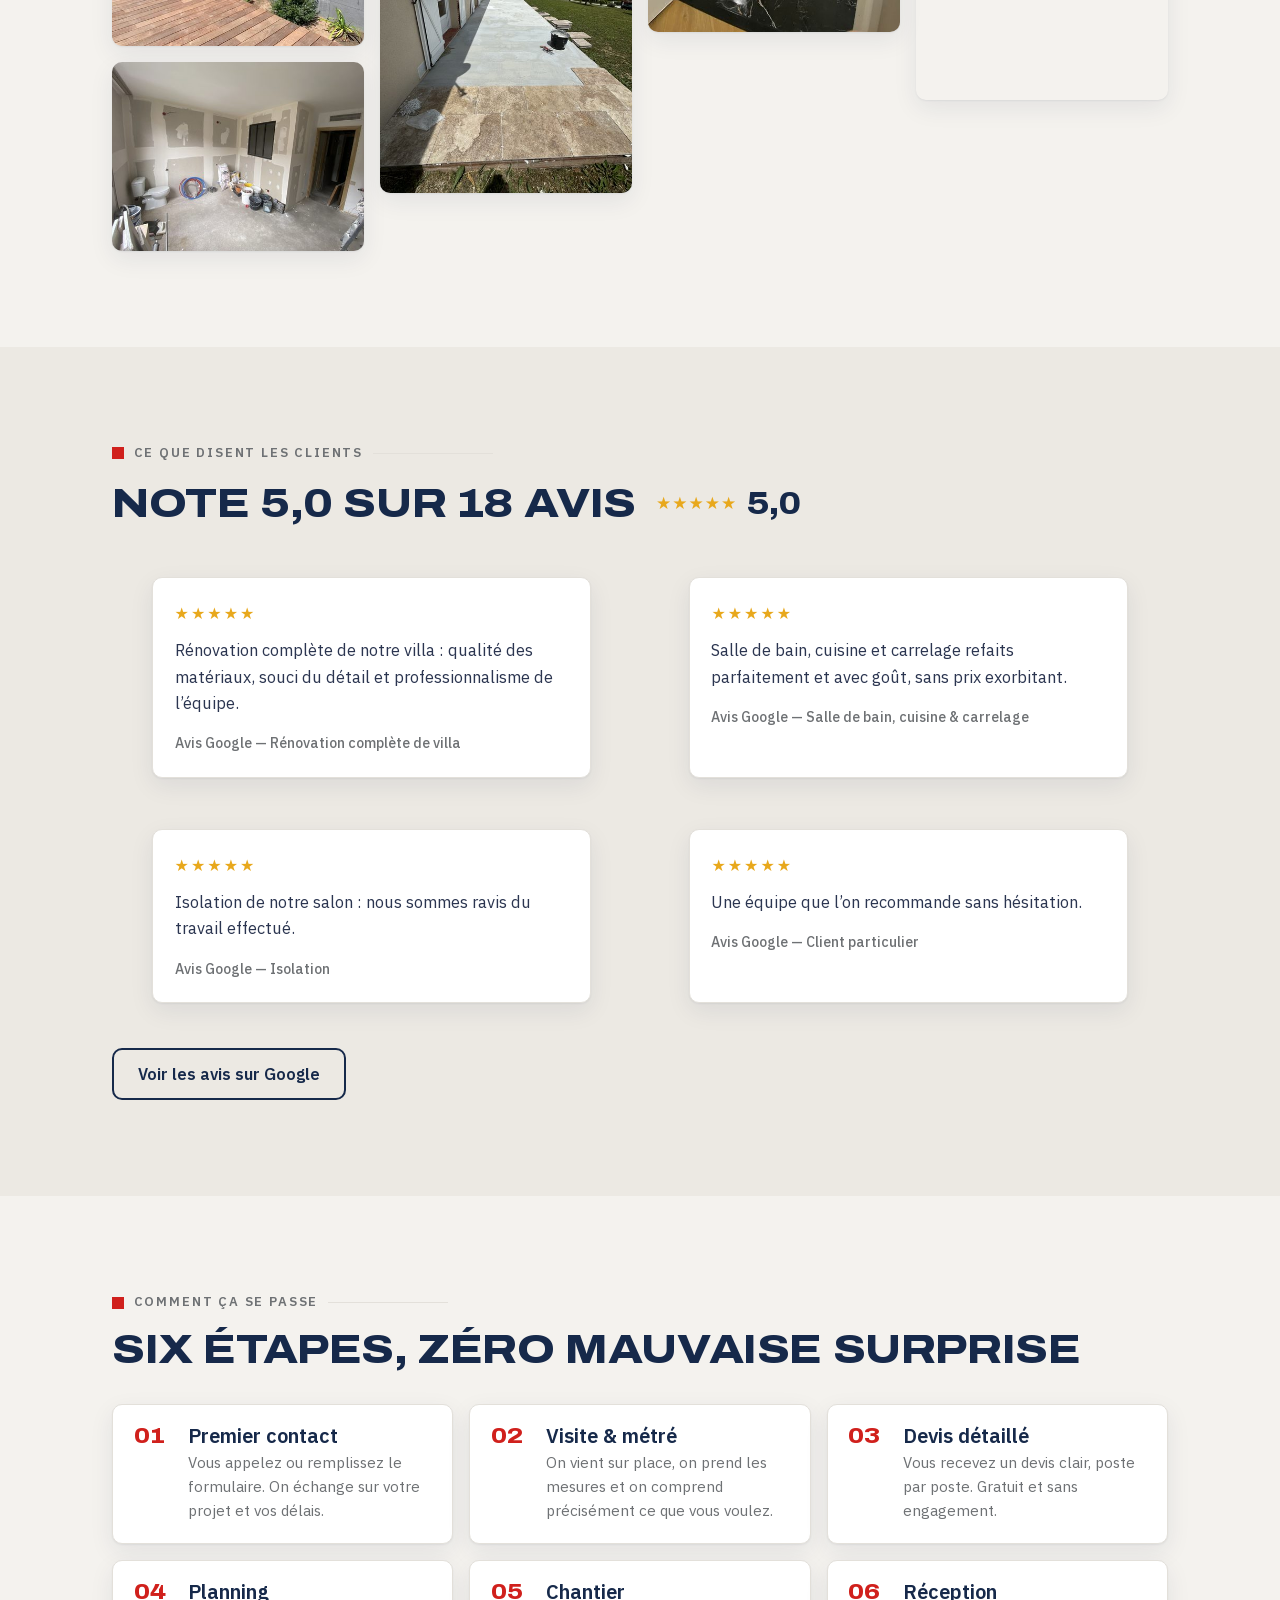
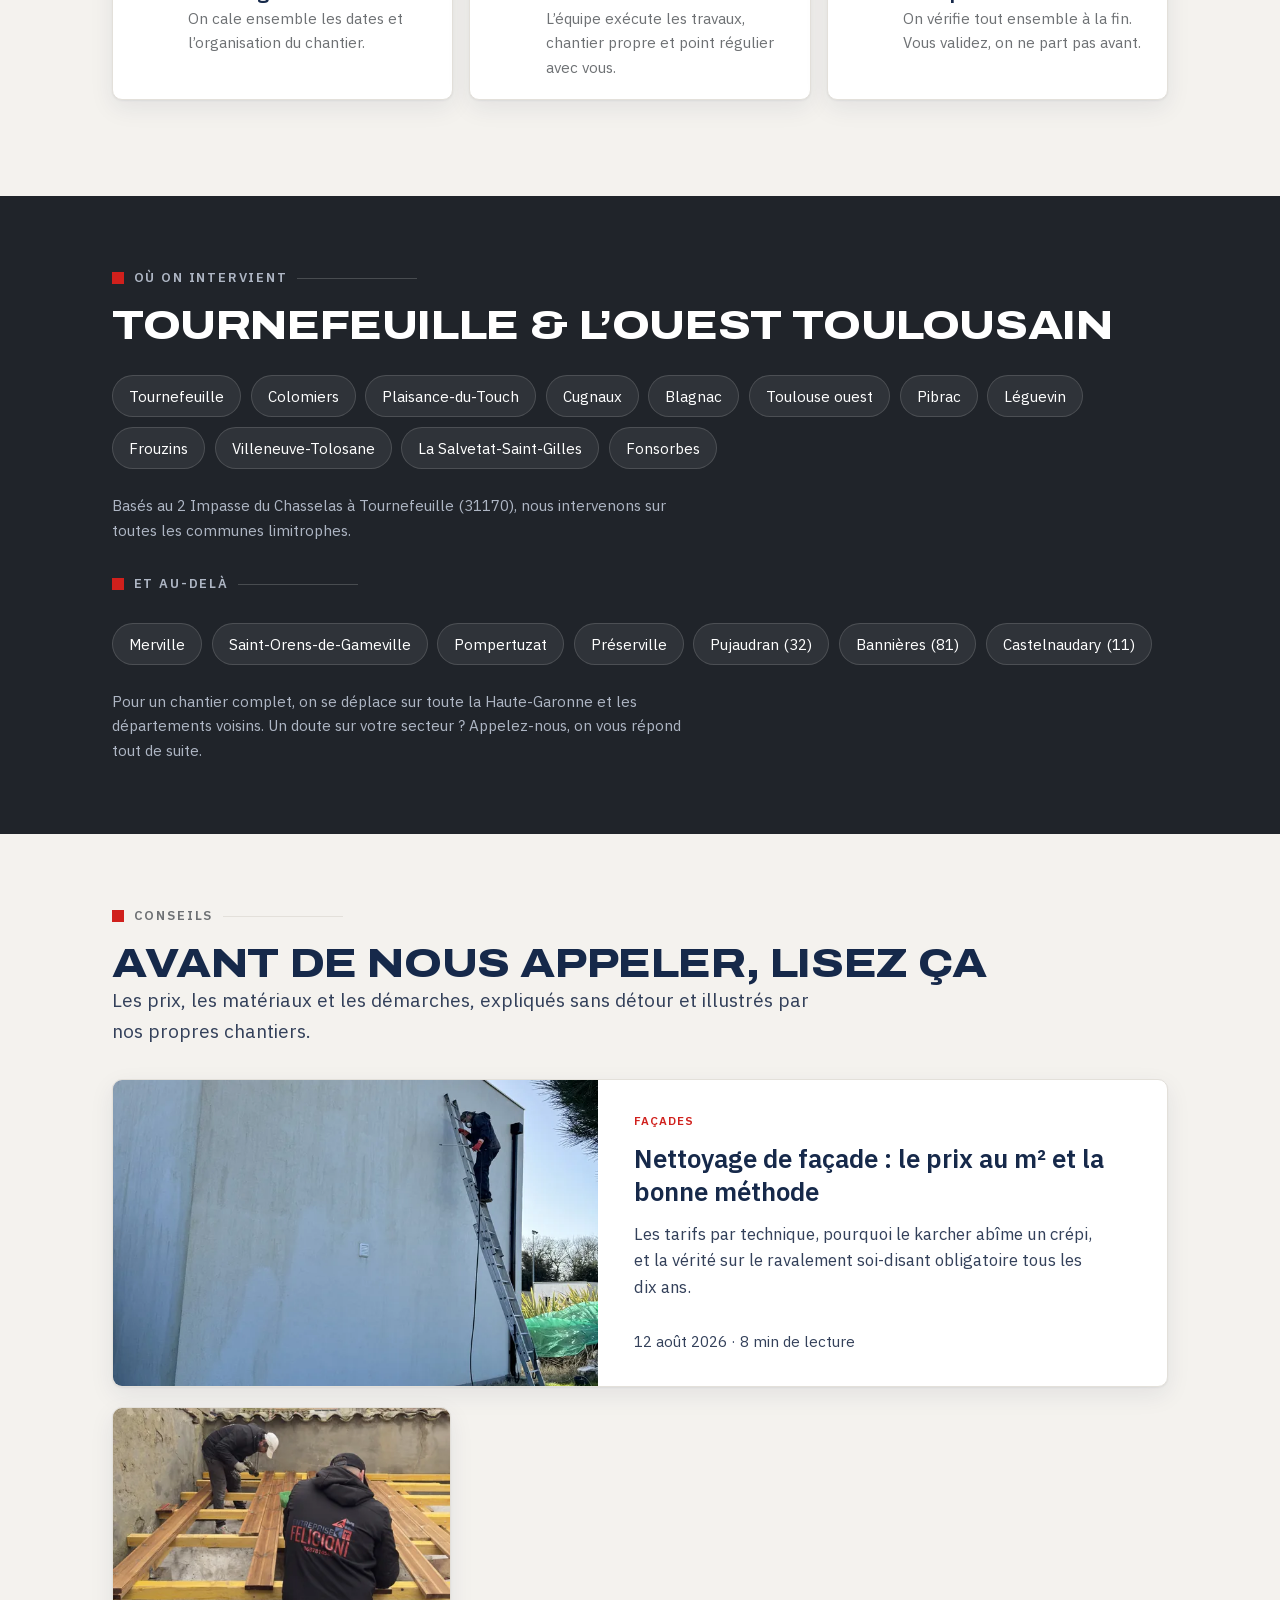
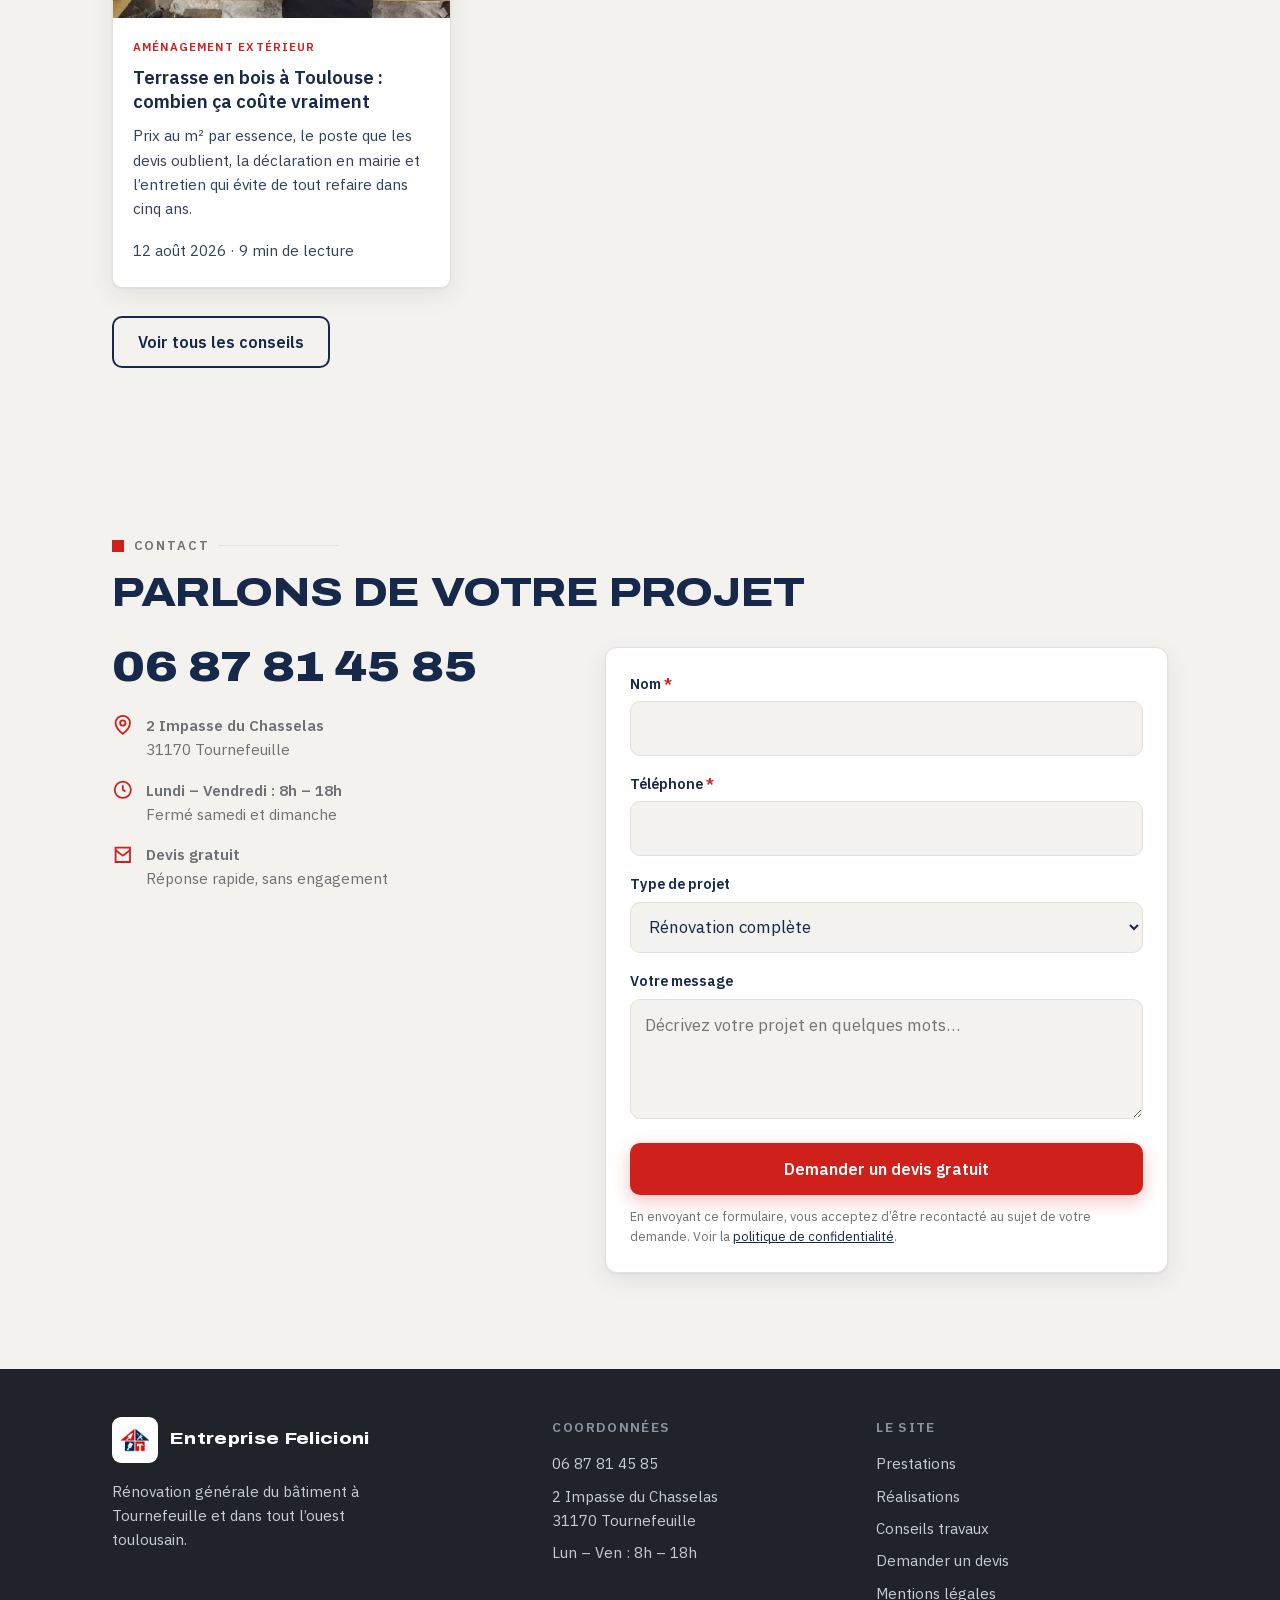
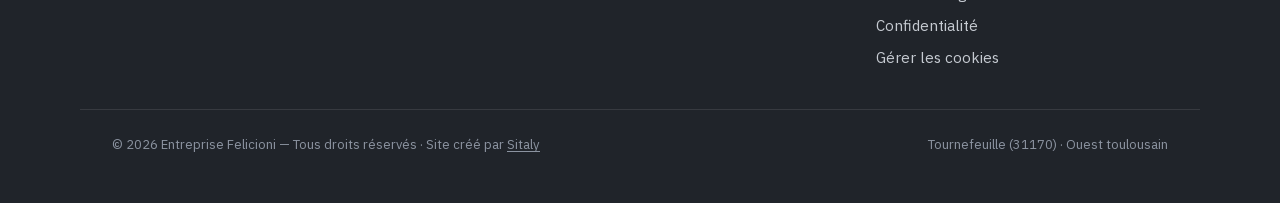
==== commit 91a66813: "Mesure d'audience GA4 avec consentement CNIL Bandeau cookies, chargement de GA4 (G-2KJ3ZGYRFP) après" ====
--- a/index.html
+++ b/index.html
@@ -512,6 +512,7 @@
         <li><a href="#contact">Demander un devis</a></li>
         <li><a href="mentions-legales.html">Mentions légales</a></li>
         <li><a href="politique-confidentialite.html">Confidentialité</a></li>
+        <li><a href="#" onclick="window.efCookies&&window.efCookies();return false;">Gérer les cookies</a></li>
       </ul>
     </div>
   </div>
@@ -537,6 +538,8 @@
   <button class="lightbox__nav lightbox__nav--next" aria-label="Suivante">›</button>
 </div>
 
-<script src="js/main.js?v=8" defer></script>
+<script src="js/main.js?v=9" defer></script>
+<!-- Consentement cookies (RGPD/CNIL) + Google Analytics 4 : voir js/consent.js -->
+<script src="/js/consent.js" defer></script>
 </body>
 </html>
